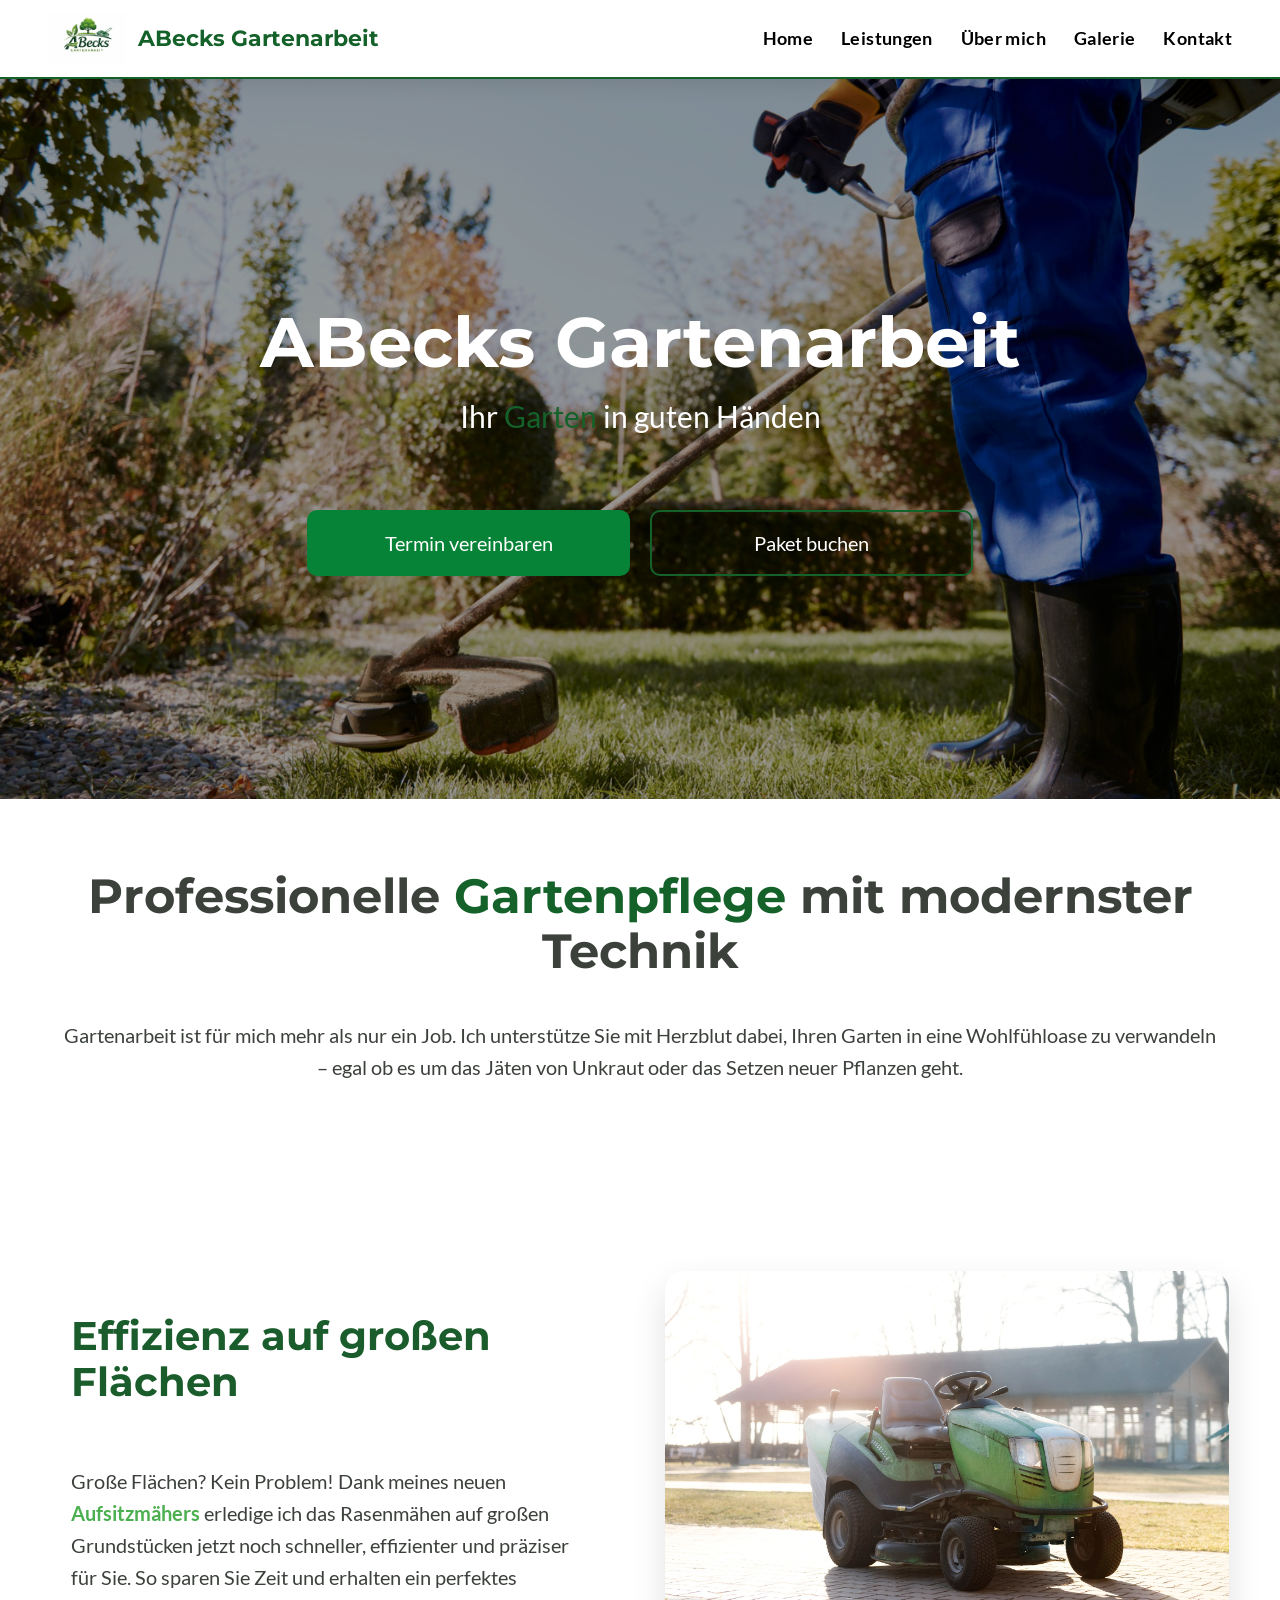
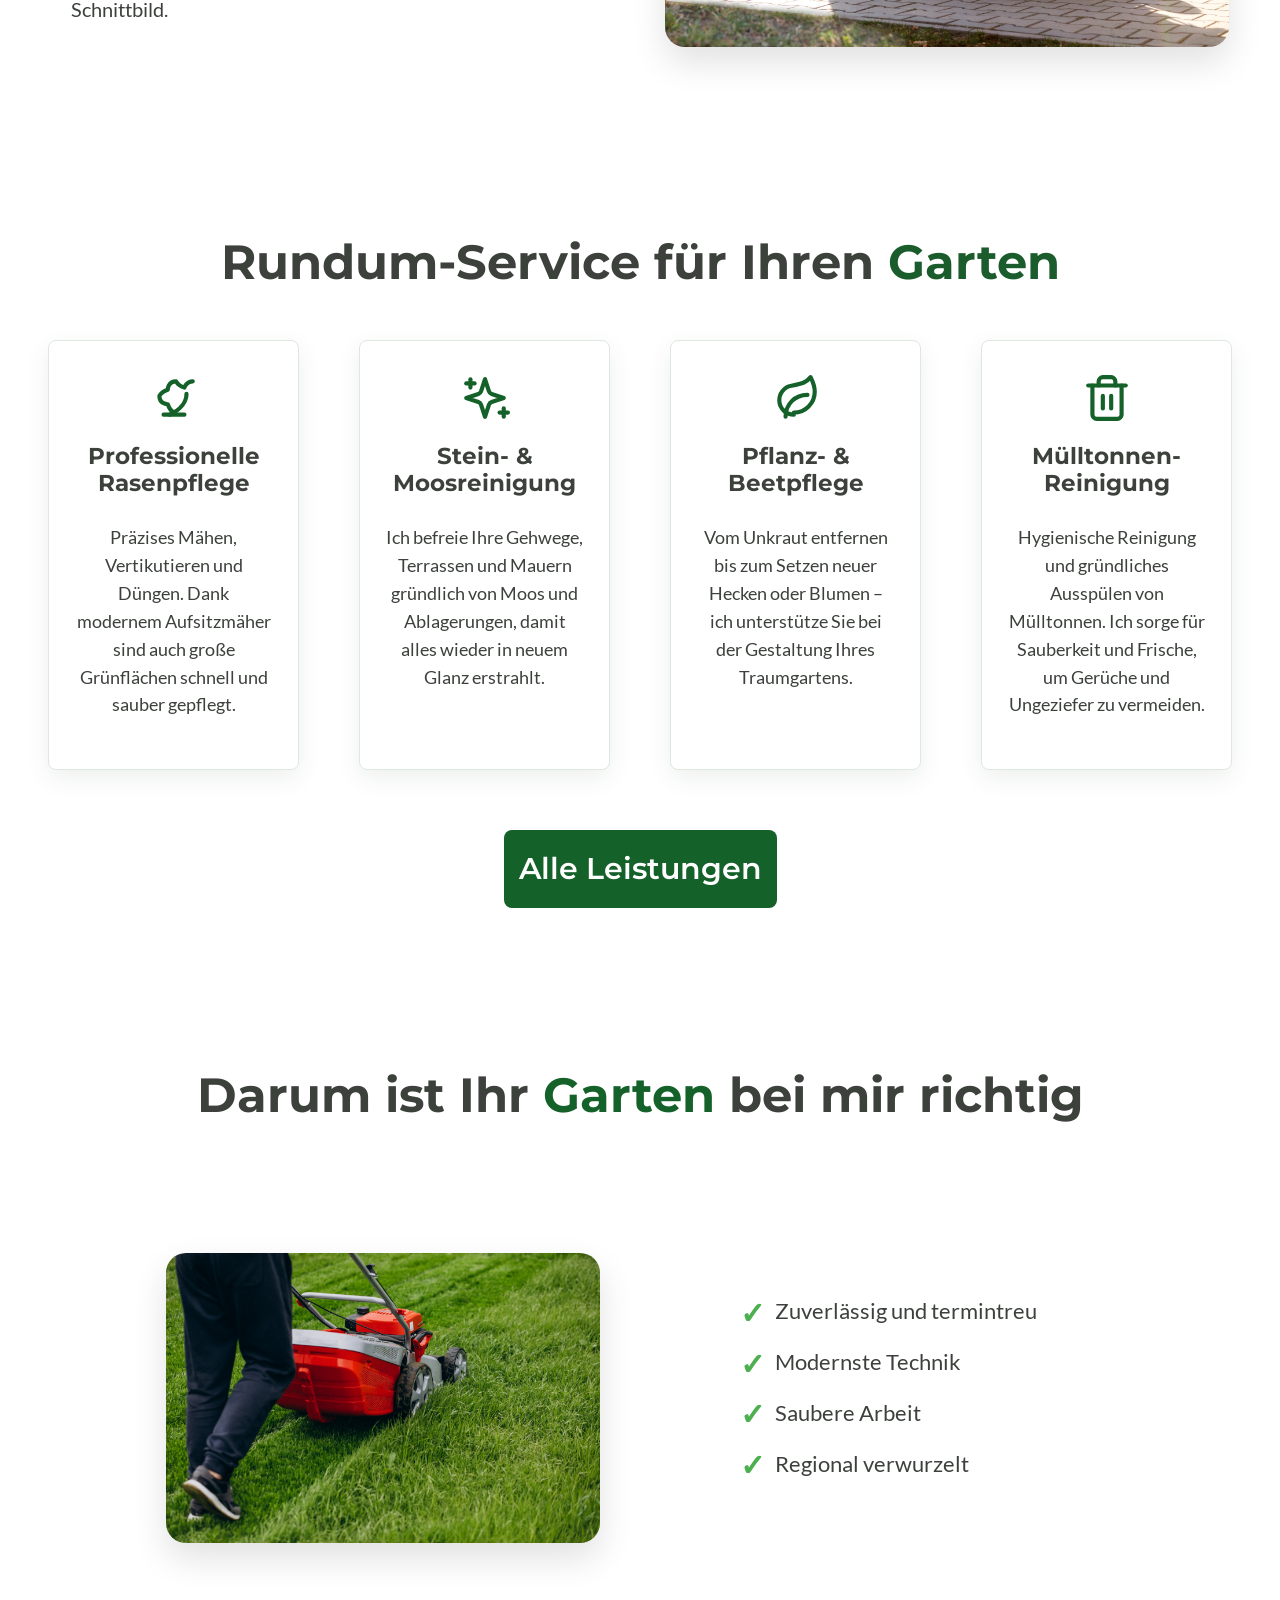
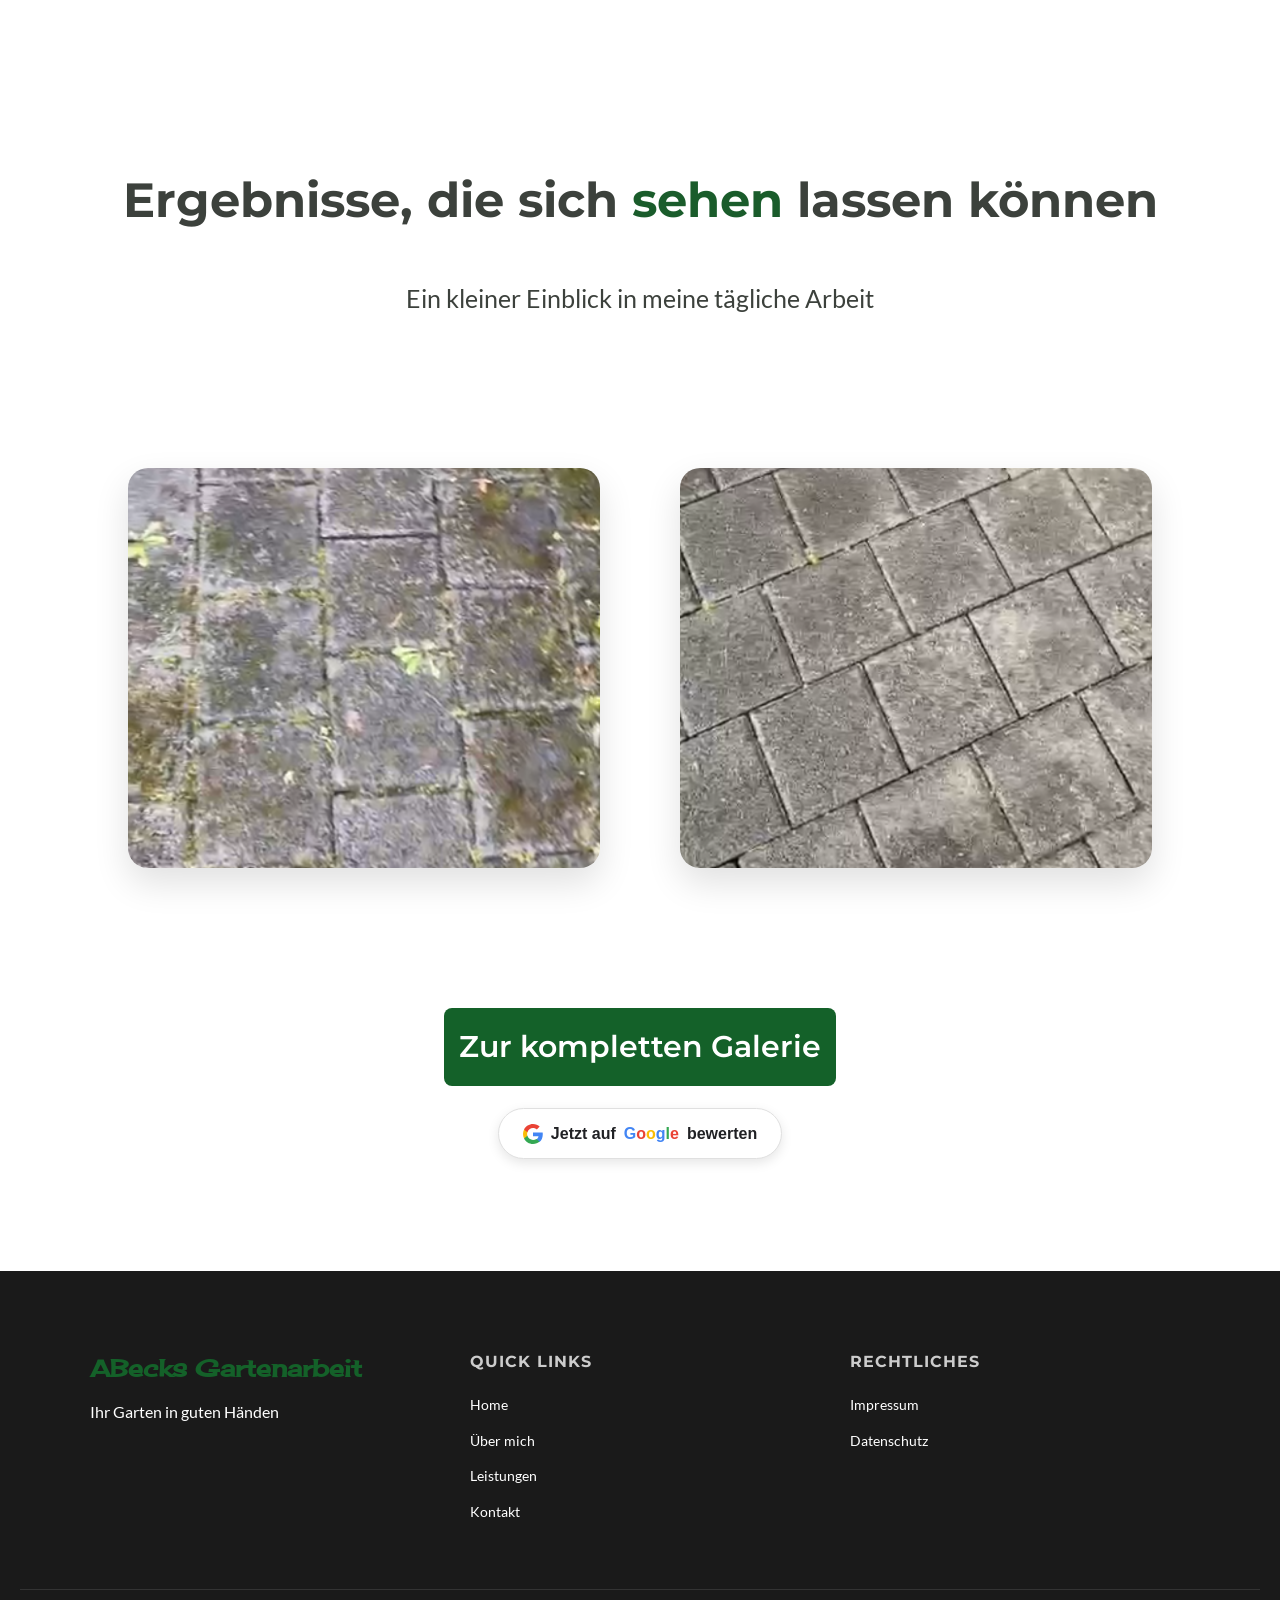
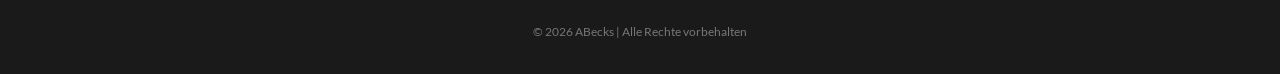
==== index.html @ 3fe7466e "Update contact information, enhance SEO metadata, and improve accessibility across multiple pages" ====
<!DOCTYPE html>
<html lang="de">
<head>
    <meta charset="UTF-8">
    <meta name="viewport" content="width=device-width, initial-scale=1.0">
    <meta name="description" content="Zuverlässige Gartenpflege &amp; Gartengestaltung: Professionelle Rasen-, Beet- und Pflanzpflege sowie Stein- &amp; Moosreinigung. Ich unterstütze Sie bei Ihrem Traumgarten!">
    <title>ABecks Gartenarbeit | Home</title>
        <link rel="canonical" href="https://abecks-gartenhilfe.netlify.app/">
        <meta name="theme-color" content="#146129">
        <meta property="og:type" content="website">
        <meta property="og:locale" content="de_DE">
        <meta property="og:site_name" content="ABecks Gartenarbeit">
        <meta property="og:title" content="ABecks Gartenarbeit | Gartenpflege in Meckenheim">
        <meta property="og:description" content="Zuverlässige Gartenpflege, Rasenpflege, Beetpflege und Steinreinigung in Meckenheim und Umgebung.">
        <meta property="og:url" content="https://abecks-gartenhilfe.netlify.app/">
        <meta property="og:image" content="https://abecks-gartenhilfe.netlify.app/Bilder/hero-index.jpg">
        <meta name="twitter:card" content="summary_large_image">
        <meta name="twitter:title" content="ABecks Gartenarbeit | Gartenpflege in Meckenheim">
        <meta name="twitter:description" content="Zuverlässige Gartenpflege in Meckenheim und Umgebung.">
        <meta name="twitter:image" content="https://abecks-gartenhilfe.netlify.app/Bilder/hero-index.jpg">
        <script type="application/ld+json">
        {
            "@context": "https://schema.org",
            "@type": "GardeningBusiness",
            "name": "ABecks Gartenarbeit",
            "url": "https://abecks-gartenhilfe.netlify.app/",
            "image": "https://abecks-gartenhilfe.netlify.app/Bilder/hero-index.jpg",
            "description": "Gartenpflege, Rasenpflege, Beetpflege und Steinreinigung in Meckenheim und Umgebung.",
            "telephone": "+4917663000681",
            "email": "alexander-beckhaus@outlook.com",
            "address": {
                "@type": "PostalAddress",
                "streetAddress": "Am Feldrain 17",
                "postalCode": "53340",
                "addressLocality": "Meckenheim",
                "addressCountry": "DE"
            },
            "areaServed": "Meckenheim und Umgebung",
            "priceRange": "€€"
        }
        </script>
    <link rel="stylesheet" href="style.css">
    <link rel="shortcut icon" href="Bilder/logo.ico" type="image/x-icon">
</head>
<body>
    <header class="header">
        <div class="logo">
            <img src="Bilder/logo.jpeg" alt="Logo">
            <span class="logo-name">ABecks Gartenarbeit</span>
        </div>

        <button class="burger-menu" id="burgerBtn" type="button" aria-label="Menü öffnen" aria-controls="main-navigation" aria-expanded="false">
            <span></span>
            <span></span>
            <span></span>
        </button>

        <nav id="main-navigation" aria-label="Hauptnavigation">
            <ul>
                <li><a href="index.html" aria-current="page">Home</a></li>
                <li><a href="leistungen.html">Leistungen</a></li>
                <li><a href="uebermich.html">Über mich</a></li>
                <li><a href="galerie.html">Galerie</a></li>
                <li><a href="kontakt.html">Kontakt</a></li>
            </ul>
        </nav>
    </header>

    <main>
        <section class="hero-index">
            <div class="hero-index-content">
                <h1>ABecks Gartenarbeit</h1>
                <p>Ihr <span>Garten </span>in guten Händen</p>
                <div class="index-buttons">
                    <a href="kontakt.html" class="index-button-prm">Termin vereinbaren</a>
                    <a href="leistungen.html#paket-buchung" class="index-button-sec">   Paket buchen   </a>
                 </div>
            </div>
        </section>

        <section class="vorstellung">
            <h2>Professionelle <span>Gartenpflege</span> mit modernster Technik</h2>
            <p id="vorstellung-p">Gartenarbeit ist für mich mehr als nur ein Job. Ich unterstütze Sie mit Herzblut dabei, Ihren Garten in eine Wohlfühloase zu verwandeln 
                <br>– egal ob es um das Jäten von Unkraut oder das Setzen neuer Pflanzen geht.
            </p>
        </section>
                
        <section class="index-aufsitz">
            <div class="aufsitz-text">
                <h3>Effizienz auf großen Flächen</h3>
                <p>Große Flächen? Kein Problem! Dank meines neuen <span class="highlight">Aufsitzmähers</span> erledige ich das Rasenmähen auf großen Grundstücken jetzt noch schneller, effizienter und präziser für Sie. So sparen Sie Zeit und erhalten ein perfektes Schnittbild.</p>
            </div>
            <div class="aufsitz-image">
                <img src="Bilder/rasentraktor.jpg" alt="Aufsitzmäher bei der Arbeit">
            </div>
        </section>
       

        <section class="leistungs-teaser">
            <h2>Rundum-Service für Ihren <span>Garten</span></h2>
            <div class="angebote-container">
                <div class="angebote-card">
                    <svg xmlns="http://www.w3.org/2000/svg" width="24" height="24" viewBox="0 0 24 24" fill="none" stroke="currentColor" stroke-width="2" stroke-linecap="round" stroke-linejoin="round" class="lucide lucide-sprout">
                        <path d="M7 20h10"/><path d="M10 20c5.5-2.5 8-6.4 8-10"/><path d="M21 4c-3 0-4 3-4 3s-3-1-4-3c-4 0-4 4-4 4s-3 1-4 3c0 4 4 4 4 4s1 3 3 4"/>
                    </svg>
                    <h4>Professionelle Rasenpflege</h4>
                    <p>Präzises Mähen, Vertikutieren und Düngen. Dank modernem Aufsitzmäher sind auch große Grünflächen schnell und sauber gepflegt.</p>
                </div>

                <div class="angebote-card">
                    <svg xmlns="http://www.w3.org/2000/svg" width="24" height="24" viewBox="0 0 24 24" fill="none" stroke="currentColor" stroke-width="2" stroke-linecap="round" stroke-linejoin="round" class="lucide lucide-sparkles">
                        <path d="m12 3-1.912 5.813a2 2 0 0 1-1.275 1.275L3 12l5.813 1.912a2 2 0 0 1 1.275 1.275L12 21l1.912-5.813a2 2 0 0 1 1.275-1.275L21 12l-5.813-1.912a2 2 0 0 1-1.275-1.275L12 3Z"/>
                        <path d="M5 3v4"/><path d="M3 5h4"/><path d="M21 17v4"/><path d="M19 19h4"/>
                    </svg>
                    <h4>Stein- & Moosreinigung</h4>
                    <p>Ich befreie Ihre Gehwege, Terrassen und Mauern gründlich von Moos und Ablagerungen, damit alles wieder in neuem Glanz erstrahlt.</p>
                </div>

                <div class="angebote-card">
                    <svg xmlns="http://www.w3.org/2000/svg" width="24" height="24" viewBox="0 0 24 24" fill="none" stroke="currentColor" stroke-width="2" stroke-linecap="round" stroke-linejoin="round" class="lucide lucide-leaf">
                        <path d="M11 20A7 7 0 0 1 9.8 6.1C15.5 5 17 4.48 19 2c1 2 2 4.5 2 7c0 5.5-4.5 10-10 10Z"/>
                        <path d="M7 21c0-6.03 4.47-10.5 10.5-10.5"/>
                    </svg>
                    <h4>Pflanz- & Beetpflege</h4>
                    <p>Vom Unkraut entfernen bis zum Setzen neuer Hecken oder Blumen – ich unterstütze Sie bei der Gestaltung Ihres Traumgartens.</p>
                </div>

                <div class="angebote-card">
                    <svg xmlns="http://www.w3.org/2000/svg" width="24" height="24" viewBox="0 0 24 24" fill="none" stroke="currentColor" stroke-width="2" stroke-linecap="round" stroke-linejoin="round" class="lucide lucide-trash-2">
                        <path d="M3 6h18"/><path d="M19 6v14c0 1-1 2-2 2H7c-1 0-2-1-2-2V6"/><path d="M8 6V4c0-1 1-2 2-2h4c1 0 2 1 2 2v2"/><line x1="10" x2="10" y1="11" y2="17"/><line x1="14" x2="14" y1="11" y2="17"/>
                    </svg>
                    <h4>Mülltonnen-Reinigung</h4>
                    <p>Hygienische Reinigung und gründliches Ausspülen von Mülltonnen. Ich sorge für Sauberkeit und Frische, um Gerüche und Ungeziefer zu vermeiden.</p>
                </div>
            </div>

            <a href="leistungen.html">Alle Leistungen</a>
        </section>

        <section class="warum-abecks">
            <h2>Darum ist Ihr <span>Garten</span> bei mir richtig</h2>
            <div class="container-warum">
                
                <div class="container-warum-image">
                    <img src="Bilder/mähen.jpg" alt="Ein Rasenmäher bei der Arbeit">
                </div>
                
                <div class="container-warum-text">
                    <ul>
                        <li>Zuverlässig und termintreu</li>
                        <li>Modernste Technik</li>
                        <li>Saubere Arbeit</li>
                        <li>Regional verwurzelt</li>
                    </ul>
                </div>
            </div>
        </section>

        <section class="galerie">
            <h2>Ergebnisse, die sich <span>sehen</span> lassen können</h2>
            <p>Ein kleiner Einblick in meine tägliche Arbeit</p>
            <div class="index-bilder-container">
                <div id="bild1">
                    <img src="Bilder/vorher.jpeg" alt="Ein Beet mit viel Unkraut">
                </div>
                <div id="bild2">
                    <img src="Bilder/nachher.jpeg" alt="Ein Beet ohne Unkraut">
                </div>
            </div>
            <a href="galerie.html">Zur kompletten Galerie</a>
        </section>

        <section class="bewertung-section">
            <a href="https://search.google.com/local/writereview?placeid=ChIJf6sIyBMdv0cRXvU0mljqxgQ" target="_blank" rel="noopener noreferrer" class="google-review-btn">
    <!-- Offizielles Google G-Logo als SVG -->
                <svg class="google-icon" width="20" height="20" viewBox="0 0 24 24">
                    <path fill="#4285F4" d="M23.745 12.27c0-.7-.06-1.4-.19-2.07H12v4.51h6.6c-.29 1.52-1.14 2.82-2.4 3.68v3.05h3.88c2.27-2.09 3.665-5.17 3.665-9.17z"/>
                    <path fill="#34A853" d="M12 24c3.24 0 5.95-1.08 7.93-2.91l-3.88-3.05c-1.08.72-2.45 1.16-4.05 1.16-3.12 0-5.77-2.11-6.72-4.96H1.26v3.15C3.25 21.32 7.31 24 12 24z"/>
                    <path fill="#FBBC05" d="M5.28 14.24c-.25-.72-.38-1.49-.38-2.24s.13-1.52.38-2.24V6.61H1.26C.46 8.22 0 10.06 0 12s.46 3.78 1.26 5.39l4.02-3.15z"/>
                    <path fill="#EA4335" d="M12 4.75c1.77 0 3.35.61 4.6 1.8l3.42-3.42C17.95 1.19 15.24 0 12 0 7.31 0 3.25 2.68 1.26 6.61l4.02 3.15c.95-2.85 3.6-4.96 6.72-4.96z"/>
                </svg>
    
                <span>Jetzt auf </span>
                <span class="google-text">
                    <span class="g-blue">G</span><span class="g-red">o</span><span class="g-yellow">o</span><span class="g-blue">g</span><span class="g-green">l</span><span class="g-red">e</span>
                </span>
                <span> bewerten</span>
            </a>
        </section>

    </main>

        <footer class="main-footer">
            <div class="footer-container">
                <div class="footer-column">
                    <h3 class="footer-logo">ABecks Gartenarbeit</h3>
                    <p>Ihr Garten in guten Händen</p>
                </div>

                <div class="footer-column">
                    <h4>Quick Links</h4>
                    <ul>
                        <li><a href="index.html">Home</a></li>
                        <li><a href="uebermich.html">Über mich</a></li>
                        <li><a href="leistungen.html">Leistungen</a></li>
                        <li><a href="kontakt.html">Kontakt</a></li>
                    </ul>
                </div>

                <div class="footer-column">
                    <h4>Rechtliches</h4>
                    <ul>
                        <li><a href="rechtliches.html#impressum">Impressum</a></li>
                        <li><a href="rechtliches.html#datenschutz">Datenschutz</a></li>
                    </ul>
                </div>
            </div>
            
            <div class="footer-bottom">
                <p>© 2026 ABecks | Alle Rechte vorbehalten</p>
            </div>
        </footer>

    <script src="script.js"></script>
</body>
</html>
---- style.css ----
/* ==========================================
   LOKALE SCHRIFTARTEN (DSGVO-KONFORM)
   ========================================== */

   /* montserrat-regular - latin */
@font-face {
  font-display: swap; /* Check https://developer.mozilla.org/en-US/docs/Web/CSS/@font-face/font-display for other options. */
  font-family: 'Montserrat';
  font-style: normal;
  font-weight: 400;
  src: url('fonts/montserrat-v31-latin-regular.woff2') format('woff2'); /* Chrome 36+, Opera 23+, Firefox 39+, Safari 12+, iOS 10+ */
}
/* montserrat-600 - latin */
@font-face {
  font-display: swap; /* Check https://developer.mozilla.org/en-US/docs/Web/CSS/@font-face/font-display for other options. */
  font-family: 'Montserrat';
  font-style: normal;
  font-weight: 600;
  src: url('fonts/montserrat-v31-latin-600.woff2') format('woff2'); /* Chrome 36+, Opera 23+, Firefox 39+, Safari 12+, iOS 10+ */
}
/* montserrat-700 - latin */
@font-face {
  font-display: swap; /* Check https://developer.mozilla.org/en-US/docs/Web/CSS/@font-face/font-display for other options. */
  font-family: 'Montserrat';
  font-style: normal;
  font-weight: 700;
  src: url('fonts/montserrat-v31-latin-700.woff2') format('woff2'); /* Chrome 36+, Opera 23+, Firefox 39+, Safari 12+, iOS 10+ */
}


/* lato-regular - latin */
@font-face {
  font-display: swap; /* Check https://developer.mozilla.org/en-US/docs/Web/CSS/@font-face/font-display for other options. */
  font-family: 'Lato';
  font-style: normal;
  font-weight: 400;
  src: url('fonts/lato-v25-latin-regular.woff2') format('woff2'); /* Chrome 36+, Opera 23+, Firefox 39+, Safari 12+, iOS 10+ */
}
/* lato-italic - latin */
@font-face {
  font-display: swap; /* Check https://developer.mozilla.org/en-US/docs/Web/CSS/@font-face/font-display for other options. */
  font-family: 'Lato';
  font-style: italic;
  font-weight: 400;
  src: url('fonts/lato-v25-latin-italic.woff2') format('woff2'); /* Chrome 36+, Opera 23+, Firefox 39+, Safari 12+, iOS 10+ */
}
/* lato-700 - latin */
@font-face {
  font-display: swap; /* Check https://developer.mozilla.org/en-US/docs/Web/CSS/@font-face/font-display for other options. */
  font-family: 'Lato';
  font-style: normal;
  font-weight: 700;
  src: url('fonts/lato-v25-latin-700.woff2') format('woff2'); /* Chrome 36+, Opera 23+, Firefox 39+, Safari 12+, iOS 10+ */
}

/* roboto-regular - latin */
@font-face {
  font-display: swap; /* Check https://developer.mozilla.org/en-US/docs/Web/CSS/@font-face/font-display for other options. */
  font-family: 'Roboto';
  font-style: normal;
  font-weight: 400;
  src: url('fonts/roboto-v51-latin-regular.woff2') format('woff2'); /* Chrome 36+, Opera 23+, Firefox 39+, Safari 12+, iOS 10+ */
}
/* roboto-600 - latin */
@font-face {
  font-display: swap; /* Check https://developer.mozilla.org/en-US/docs/Web/CSS/@font-face/font-display for other options. */
  font-family: 'Roboto';
  font-style: normal;
  font-weight: 600;
  src: url('fonts/roboto-v51-latin-600.woff2') format('woff2'); /* Chrome 36+, Opera 23+, Firefox 39+, Safari 12+, iOS 10+ */
}
/* roboto-700 - latin */
@font-face {
  font-display: swap; /* Check https://developer.mozilla.org/en-US/docs/Web/CSS/@font-face/font-display for other options. */
  font-family: 'Roboto';
  font-style: normal;
  font-weight: 700;
  src: url('fonts/roboto-v51-latin-700.woff2') format('woff2'); /* Chrome 36+, Opera 23+, Firefox 39+, Safari 12+, iOS 10+ */
}

/* cherry-cream-soda-regular - latin */
@font-face {
  font-display: swap; /* Check https://developer.mozilla.org/en-US/docs/Web/CSS/@font-face/font-display for other options. */
  font-family: 'Cherry Cream Soda';
  font-style: normal;
  font-weight: 400;
  src: url('fonts/cherry-cream-soda-v21-latin-regular.woff2') format('woff2'); /* Chrome 36+, Opera 23+, Firefox 39+, Safari 12+, iOS 10+ */
}






:root {
    --hauptfarbe: #146129;
    --textfarbe: #3c413c;
    --unterüberschriften: #1a5c2b;
    --buttons: #146129;
    --cardgrey: #ffffff;
    --surface: #ffffff;
}

body {
    padding: 0;
    margin: 0;
    display: flex;
    flex-direction: column;
    min-height: 100vh;
    font-family: 'Lato', sans-serif;
    color: var(--textfarbe);
}

main {
    flex: 1;
}


* {
    box-sizing: border-box;
}

.container {
    width: min(100% - 2rem, 1200px);
    margin-inline: auto;
}

img {
    max-width: 100%;
    height: auto;
}

.header {
    display: flex;
    justify-content: space-between;
    align-items: center;
    padding: 8px 24px;
    background-color: rgba(255, 255, 255, 0.95);
    backdrop-filter: blur(10px); /* Erzeugt einen edlen Milchglas-Effekt */
    
    /* Damit er ÜBER dem Bild schwebt: */
    
    top: 0;
    z-index: 1000; /* Damit er immer im Vordergrund bleibt */
    box-shadow: 0 4px 20px rgba(0, 0, 0, 0.1);
    border-bottom: 2px solid var(--hauptfarbe);
    position: sticky;
}

.logo {
    display: flex;
    align-items: center;
    gap: 12px;
    color: var(--hauptfarbe);
    font-family: 'Montserrat', sans-serif;

}

.logo img {
    height: 52px;
    width: auto;
}

nav ul {
    display: flex;
    gap: 28px;
    list-style: none;
    margin-right: 50px;
    padding: 0;
}

nav a {
    font-family: 'Lato', sans-serif;
    letter-spacing: 0.02em;
    font-size: 18px;
    font-weight: 700;
    color: rgb(0, 0, 0);
    transition: all 0.3s ease;
    text-decoration: none;
}

nav a:hover {
    color: var(--hauptfarbe);
}

.hero-index {
    height: 80vh; /* Oder 100vh für den ganzen Bildschirm */
    background-image: linear-gradient(rgba(0, 0, 0, 0.4), rgba(0, 0, 0, 0.4)), 
                      url('Bilder/hero-index.jpg');
    background-size: cover;
    background-position: center;
    
    /* Flexbox bleibt, um den Text in der Mitte zu halten */
    display: flex;
    justify-content: center;
    align-items: center;
    margin: 0 auto 70px auto;
}

.hero-index-content {
    color: white;
    text-align: center;
}

.hero-index-content h2 {
    font-size: 60px;
    font-family: Montserrat;
    margin: 0 auto 0 auto;
}

.hero-index-content p {
    font-size: 30px;
    font-family: Lato, sans-serif;
    margin: 10px auto 70px auto;
}

.hero-index-content span {
    color: var(--buttons);
}

.vorstellung h2 {
    text-align: center;
    font-family: Montserrat;
    font-size: 50px;
}

.vorstellung span {
    color: var(--hauptfarbe);
}

#vorstellung-p {
    text-align: center;
    font-family: Lato, sans-serif;
    font-size: 20px;
    margin: 20px auto 90px auto;
    color: var(--textfarbe);
    max-width: 1200px;
}

.index-aufsitz {
    display: flex;
    align-items: center;
    gap: 50px; /* Mehr Platz zwischen Text und Bild */
    padding: 80px 4%; /* Großzügiger Abstand nach oben/unten und zu den Seiten */
    background-color: #ffffff;
}

.aufsitz-text {
    flex: 1;
}

.aufsitz-text h3 {
    font-family: 'Montserrat', sans-serif;
    color: var(--unterüberschriften); /* Dein dunkles Grün */
    font-size: 40px;
    margin-bottom: 20px;
    padding: 20px;
}

.aufsitz-text p {
    font-family: 'Lato', sans-serif;
    font-size: 20px;
    line-height: 1.6; /* Mehr Zeilenabstand für bessere Lesbarkeit */
    color: var(--textfarbe);
    text-align: left; /* Linksbündig wirkt sauberer */
    padding: 20px;
}

.highlight {
    color: #4CAF50; /* Ein schönes Akzent-Grün */
    font-weight: bold;
}

.aufsitz-image {
    flex: 1;
}

.aufsitz-image img {
    width: 100%;
    height: auto;
    border-radius: 20px; /* Abgerundete Ecken */
    box-shadow: 0 15px 35px rgba(0,0,0,0.12); /* Weicher Schatten für Tiefe */
    display: block;
}

.leistungs-teaser {
    text-align: center;
}

.leistungs-teaser h2 {
    text-align: center;
    font-family: Montserrat;
    font-size: 50px;
    margin: 90px auto 50px auto;
}

.leistungs-teaser span {
    color: var(--unterüberschriften);
}

/* 1. Der Container, der alle Karten umschließt */
.angebote-container {
    display: flex;
    gap: 60px;                 /* Ein gleichmäßiger Abstand zwischen allen Karten */
    justify-content: center;   /* Zentriert die Karten in der Reihe */
    flex-wrap: wrap;           /* WICHTIG: Erlaubt den Karten, in die nächste Zeile zu springen, statt zu quetschen */
}

/* 2. Die einzelnen Karten (dein Code erweitert) */
.angebote-card {
    flex: 1 1 250px;           /* NEU: Flex-Grow (verteilen), Flex-Shrink (verkleinern) und Basis-Breite von 250px */
    max-width: 320px;          /* NEU: Verhindert, dass eine Karte riesig wird, wenn sie in eine neue Reihe springt */
    background-color: var(--cardgrey);
    border-radius: 10px;
    box-shadow: 0 10px 30px rgba(0, 0, 0, 0.08);
    transition: all 0.3s ease;
    padding: 32px 26px;
    display: flex;
    flex-direction: column;
    align-items: center; 
    text-align: center;
    margin-bottom: 60px;       /* Auf 30px angepasst, damit der Abstand nach unten exakt dem 'gap' entspricht, wenn sie umbrechen */
}

.angebote-card:hover {
    transform: translateY(-5px);
    box-shadow: 0 20px 40px rgba(0, 0, 0, 0.12);
}

.angebote-card svg {
    width: 50px; 
    height: 50px;
    margin-bottom: 20px;
    color: var(--hauptfarbe)
}

.angebote-card h4 {
    font-family: 'Montserrat', sans-serif;
    font-size: 23px;
    margin: 0 auto 10px auto;
    transition: all 0.3s ease;
}

.angebote-card h4:hover {
    color: var(--hauptfarbe);
}

.angebote-card p {
    font-family: 'Lato', sans-serif;
    font-size: 18px;
}

.leistungs-teaser a {
    display: inline-block;
    color: white;
    text-decoration: none;
    background-color: var(--buttons);
    text-align: center;
    padding: 15px;
    border-radius: 10px;
    font-size: 30px;
    font-family: Montserrat;
    font-weight: 600;
    transition: all 0.3s ease;
    margin-bottom: 70px;   
}

.leistungs-teaser a:hover {
    background-color: #167c1b;
}

.warum-abecks h2 {
    text-align: center;
    font-family: Montserrat;
    font-size: 50px;
    margin: 90px auto 50px auto;
}

.warum-abecks span {
    color: var(--hauptfarbe);
}

.container-warum {
    display: flex;
    align-items: center;
    gap: 80px; /* Mehr Platz zwischen Text und Bild */
    padding: 80px 10%; /* Großzügiger Abstand nach oben/unten und zu den Seiten */
    background-color: #ffffff;
    margin-bottom: 150px;
}

.container-warum-image {
    flex: 1;
}

.container-warum-text {
    flex: 1;
}

.container-warum-image img {
    width: 100%;
    height: auto;
    border-radius: 20px; /* Abgerundete Ecken */
    box-shadow: 0 15px 35px rgba(0,0,0,0.12); /* Weicher Schatten für Tiefe */
    display: block;
}

.container-warum-text li {
    position: relative;
    padding-left: 35px; /* Platz für den Haken schaffen */
    margin-bottom: 20px; /* Hier stellst du den Platz ZWISCHEN den Punkten ein */
    font-family: 'Lato', sans-serif;
    font-size: 22px;
    line-height: 1.4;
    display: flex;
    align-items: center;
    margin-left: 60px;
}

.container-warum-text li::before {
    content: '✓'; /* Das Unicode-Häkchen */
    position: absolute;
    left: 0;
    color: #4CAF50; /* Dein Grün-Ton */
    font-weight: bold;
    font-size: 30px;
}

.container-warum-text ul {
    list-style: none;
    padding: 0;
    margin: 0;
}

.galerie h2 {
    text-align: center;
    font-family: Montserrat;
    font-size: 50px;
    margin: 90px auto 50px auto;
}

.galerie span {
    color: var(--unterüberschriften);
}

.galerie p {
    font-size: 25px;
    font-family: Lato, sans-serif;
    margin: 10px auto 70px auto;
    text-align: center;
}

.index-bilder-container {
    display: flex;
    align-items: center;
    gap: 80px; /* Mehr Platz zwischen Text und Bild */
    padding: 80px;
    background-color: #ffffff;
    margin-bottom: 60px;
}

#bild1 {
    flex: 1;
}

#bild2 {
    flex: 1;
}

#bild1 img, #bild2 img {
    width: 100%;
    /* Hier legst du die feste Höhe fest */
    height: 400px; 
    /* Das ist der wichtigste Teil: Er schneidet das Bild passend zu, ohne es zu quetschen */
    object-fit: cover; 
    
    border-radius: 20px;
    box-shadow: 0 15px 35px rgba(0,0,0,0.12);
    display: block;
}

.galerie a {
    display: inline-block;
    color: white;
    text-decoration: none;
    background-color: var(--buttons);
    text-align: center;
    padding: 15px;
    border-radius: 10px;
    font-size: 30px;
    font-family: Montserrat;
    font-weight: 600;
    transition: all 0.3s ease;
    margin-bottom: 2px;

}

.galerie a:hover {
    background-color: #167c1b;
}

.galerie {
    text-align: center;
}

.bewertung-section {
    text-align: center;
    margin: 20px auto 40px auto;
}

/* Styling für den Google-Bewertungs-Button */
.google-review-btn {
    display: inline-flex;
    align-items: center;
    gap: 8px;
    background-color: #ffffff;
    color: #202124;
    text-decoration: none;
    padding: 12px 24px;
    border-radius: 50px;             /* Schöne abgerundete Pille */
    font-weight: 600;
    font-size: 16px;
    box-shadow: 0 4px 12px rgba(0, 0, 0, 0.1);
    border: 1px solid #e0e0e0;
    transition: all 0.3s ease;
    font-family: 'Roboto', -apple-system, BlinkMacSystemFont, "Segoe UI", Arial, sans-serif;
}

/* Hover-Effekt beim Drüberfahren */
.google-review-btn:hover {
    transform: translateY(-2px);
    box-shadow: 0 6px 18px rgba(0, 0, 0, 0.15);
    border-color: #cccccc;
}

.google-icon {
    flex-shrink: 0;
}

.google-text {
    font-weight: 700;
    letter-spacing: -0.5px;
    font-family: 'Google Sans', 'Product Sans', 'Roboto', Arial, sans-serif;
}

/* Die exakten originalen Google-Farben */
.g-blue   { color: #4285F4; }
.g-red    { color: #EA4335; }
.g-yellow { color: #FBBC05; }
.g-green  { color: #34A853; }


/* --- HERO BEREICH --- */
.leistungen-hero {
    text-align: center;
    padding: 80px 20px;
    background-color: #ffffff;
    margin-bottom: 60px;
    height: 50vh; /* Oder 100vh für den ganzen Bildschirm */
    background-image: linear-gradient(rgba(0, 0, 0, 0.4), rgba(0, 0, 0, 0.4)), 
                      url('Bilder/grasfläche.jpeg');
    background-size: cover;
    background-position: center;
}

.hero-content {
    max-width: 800px;
    margin: 0 auto;
}

.hero-content h1 {
    font-family: 'Montserrat', sans-serif;
    font-size: 40px;
    color:white;
    margin-bottom: 20px;
}

.hero-content p {
    font-family: 'Lato', sans-serif;
    font-size: 20px;
    line-height: 1.6;
    color: white;
}

/* --- DETAIL BEREICH (Bild + Text) --- */
.leistung-detail {
    display: flex;
    align-items: center;
    gap: 60px;
    padding: 0 10%;
    margin-bottom: 80px;
}

/* Der Zaubertrick für das abwechselnde Layout */
.leistung-detail.reverse {
    flex-direction: row-reverse;
}

.leistung-bild, .leistung-text {
    flex: 1;
}

.leistung-bild img {
    width: 100%;
    height: 400px; /* Festgelegte Höhe für sauberes Layout */
    object-fit: cover;
    border-radius: 20px;
    box-shadow: 0 15px 35px rgba(0,0,0,0.1);
    display: block;
}

.leistung-text h2 {
    font-family: 'Montserrat', sans-serif;
    font-size: 32px;
    color: #2d332d;
    margin-bottom: 20px;
}

.leistung-text p {
    font-family: 'Lato', sans-serif;
    font-size: 18px;
    line-height: 1.6;
    margin-bottom: 25px;
}

/* Die Liste mit den Checkmarks */
.leistung-liste {
    list-style: none;
    padding: 0;
    margin: 0;
}

.leistung-liste li {
    position: relative;
    padding-left: 35px;
    margin-bottom: 15px;
    font-family: 'Lato', sans-serif;
    font-size: 18px;
    display: flex;
    align-items: center;
}

.leistung-liste li::before {
    content: '✓';
    position: absolute;
    left: 0;
    color: #4CAF50;
    font-weight: bold;
    font-size: 22px;
}

/* --- ZUSATZLEISTUNGEN (Grid) --- */
.zusatz-leistungen {
    padding: 60px 10%;
    background-color: #ffffff;
    text-align: center;
    margin-bottom: 80px;
}

.zusatz-leistungen h2 {
    font-family: 'Montserrat', sans-serif;
    font-size: 36px;
    margin-bottom: 50px;
}

.zusatz-grid {
    display: flex;
    gap: 40px;
    justify-content: space-between;
}

.zusatz-card {
    flex: 1;
    background: white;
    padding: 40px 30px;
    border-radius: 15px;
    box-shadow: 0 10px 20px rgba(0,0,0,0.05);
}

.zusatz-card svg {
    margin-bottom: 20px;
}

.zusatz-card h4 {
    font-family: 'Montserrat', sans-serif;
    font-size: 22px;
    margin-bottom: 15px;
}

.zusatz-card p {
    font-family: 'Lato', sans-serif;
    line-height: 1.5;
}

/* --- CALL TO ACTION BEREICH --- */
.leistungen-cta {
    text-align: center;
    padding: 80px 20px;
    margin-bottom: 40px;
}

.cta-content {
    max-width: 800px;
    margin: 0 auto;
}

.cta-content h2 {
    font-family: 'Montserrat', sans-serif;
    font-size: 36px;
    margin-bottom: 20px;
}

.cta-content p {
    font-family: 'Lato', sans-serif;
    font-size: 18px;
    line-height: 1.6;
    margin-bottom: 40px;
}

.cta-button {
    display: inline-block;
    color: white;
    text-decoration: none;
    background-color: var(--buttons, #4CAF50); /* Falls du deine Variable hast */
    padding: 15px 30px;
    border-radius: 10px;
    font-size: 22px;
    font-family: 'Montserrat', sans-serif;
    font-weight: 600;
    transition: all 0.3s ease;
}

.cta-button:hover {
    background-color: #388E3C;
}

/* --- RESPONSIVE DESIGN (Für Handys) --- */
@media (max-width: 900px) {
    .leistung-detail, .leistung-detail.reverse {
        flex-direction: column; /* Bild und Text stehen untereinander */
        gap: 30px;
        padding: 0 5%;
    }
    
    .zusatz-grid {
        flex-direction: column; /* Karten stehen untereinander */
    }
}


.uebermich-hero {
    text-align: center;
    padding: 80px 20px;
    background-color: #ffffff;
    margin-bottom: 60px;
    height: 50vh; /* Oder 100vh für den ganzen Bildschirm */
    background-image: linear-gradient(rgba(0, 0, 0, 0.4), rgba(0, 0, 0, 0.4)), 
                      url('Bilder/hero-index.jpg');
    background-size: cover;
    background-position: center;
}

.uebermich-hero-content {
    max-width: 800px;
    margin: 0 auto;
}

.uebermich-hero-content h1 {
    font-family: 'Montserrat', sans-serif;
    font-size: 60px;
    color:white;
    margin-bottom: 20px;
}

.uebermich-hero-content p {
    font-family: 'Lato', sans-serif;
    font-size: 28px;
    line-height: 1.6;
    color: white;
}

.hinterstecken {
    display: flex;
    align-items: center;
    gap: 50px; /* Mehr Platz zwischen Text und Bild */
    padding: 80px 3%; /* Großzügiger Abstand nach oben/unten und zu den Seiten */
    background-color: #ffffff;
}

.hinterstecken-text {
    flex: 1;
}

.hinterstecken-text h2 {
    font-family: 'Montserrat', sans-serif;
    color: var(--unterüberschriften); /* Dein dunkles Grün */
    font-size: 50px;
    margin-bottom: 20px;
    padding: 20px;
}

.hinterstecken-text p {
    font-family: 'Lato', sans-serif;
    font-size: 20px;
    line-height: 1.6; /* Mehr Zeilenabstand für bessere Lesbarkeit */
    color: var(--textfarbe);
    text-align: left; /* Linksbündig wirkt sauberer */
    padding: 20px;
}

.hinterstecken-bild {
    flex: 1;
}

.hinterstecken-bild img {
    width: 100%;
    height: auto;
    border-radius: 20px; /* Abgerundete Ecken */
    box-shadow: 0 15px 35px rgba(0,0,0,0.12); /* Weicher Schatten für Tiefe */
    display: block;
}

.versprechen {
    text-align: center;
    margin-top: 120px;
}

.versprechen h2 {
    text-align: center;
    font-family: Montserrat;
    font-size: 50px;
    margin: 90px auto 50px auto;
}

.versprechen span {
    color: var(--unterüberschriften);
}

.versprechen-container {
    display: flex;
    align-items: stretch; /* Sorgt dafür, dass alle Karten in einer Reihe gleich hoch sind */
    flex-direction: row; /* Standard, aber sicherheitshalber */
    flex-wrap: nowrap;   /* Verhindert das Umspringen in die nächste Zeile */
    gap: 30px;           /* Weniger Abstand lässt mehr Platz für die Karten */
    padding: 20px;
    width: 100%;
    box-sizing: border-box;

}

.versprechen-card {
    background-color: var(--cardgrey);
    border-radius: 10px;
    box-shadow: 0 10px 30px rgba(0, 0, 0, 0.08);
    transition: all 0.3s ease;
    padding: 40px;
    display: flex;
    flex-direction: column;
    align-items: center; 
    text-align: center;
    margin-bottom: 60px;
    flex: 1;
    min-width: 0;
}

.versprechen-card:hover {
    transform: translateY(-5px);
}

.versprechen-card svg {
    width: 50px; 
    height: 50px;
    margin-bottom: 20px;
    color: var(--hauptfarbe)
}

.versprechen-card h4 {
    font-family: 'Montserrat', sans-serif;
    font-size: 30px;
    margin: 0 auto 10px auto;
    transition: all 0.3s ease;
}

.versprechen-card h4:hover {
    color: var(--hauptfarbe);
}

.versprechen-card p {
    font-family: 'Lato', sans-serif;
    font-size: 18px;
}

.nahbar h2 {
    font-family: 'Montserrat', sans-serif;
    font-size: clamp(2rem, 4vw, 3.5rem);
    line-height: 1.1;
    margin: 0 0 24px;
}

.nahbar {
    display: grid;
    grid-template-columns: minmax(0, 0.9fr) minmax(0, 1.1fr);
    align-items: stretch;
    gap: 48px;
    max-width: 1200px;
    margin: 80px auto 0;
    padding: 56px;
    background: #173d24;
    color: #ffffff;
    border-radius: 18px;
    overflow: hidden;
}

.nahbar span {
    color: #8ee59b;
}

.nahbar-content {
    display: flex;
    flex-direction: column;
    justify-content: center;
    align-items: flex-start;
}

.nahbar-eyebrow {
    margin: 0 0 16px;
    color: #b7d9bd;
    font-family: 'Montserrat', sans-serif;
    font-size: 0.8rem;
    font-weight: 700;
    letter-spacing: 0.12em;
    text-transform: uppercase;
}

.nahbar-text {
    max-width: 30rem;
    margin: 0 0 30px;
    color: #e1eee3;
    font-size: 1.1rem;
    line-height: 1.65;
}

.nahbar-button {
    display: inline-block;
    padding: 14px 22px;
    border: 2px solid #8ee59b;
    border-radius: 8px;
    color: #173d24;
    background: #8ee59b;
    font-family: 'Montserrat', sans-serif;
    font-weight: 700;
    text-decoration: none;
    transition: background-color 0.2s ease, color 0.2s ease, transform 0.2s ease;
}

.nahbar-button:hover {
    color: #ffffff;
    background: transparent;
    transform: translateY(-2px);
}

.nahbar-image {
    width: 100%;
    min-height: 360px;
    overflow: hidden;
    border-radius: 12px;
}

.nahbar-image img {
    width: 100%;
    height: 100%;
    object-fit: cover;
    display: block;
}

/* --- SLIDER BEREICH --- */
.galerie-hero {
    text-align: center;
    padding: 60px 20px;
    background-color: var(--surface);
}

.galerie-hero h2, .vorher-nachher h2 {
    font-family: 'Montserrat', sans-serif;
    font-size: 45px;
    margin-bottom: 10px;
}

.galerie-hero span, .vorher-nachher span {
    color: var(--unterüberschriften, #4CAF50);
}

.galerie-intro, .vn-intro {
    font-family: 'Lato', sans-serif;
    font-size: 18px;
    margin-bottom: 50px;
    color: #555;
}

/* Der Container für den 3D-Effekt */
.slider-wrapper {
    position: relative;
    height: 500px; /* Höhe des Sliders */
    max-width: 1000px;
    margin: 0 auto;
    display: flex;
    align-items: center;
    justify-content: center;
    overflow: hidden; /* Schneidet Bilder ab, die zu weit außen sind */
}

.slider-track {
    position: relative;
    width: 100%;
    height: 100%;
}

/* Grundeinstellung für ALLE Bilder im Slider */
.slide {
    position: absolute;
    width: 60%; /* Breite des Hauptbildes */
    height: 100%;
    object-fit: cover;
    border-radius: 20px;
    top: 50%;
    left: 50%;
    /* Zentriert das Bild und macht es unsichtbar */
    transform: translate(-50%, -50%) scale(0.5); 
    opacity: 0;
    z-index: 1;
    transition: all 0.5s ease-in-out; /* Weiche Animation */
    box-shadow: 0 15px 35px rgba(0,0,0,0.2);
}

/* Das aktive (mittlere) Bild */
.slide.active {
    opacity: 1;
    transform: translate(-50%, -50%) scale(1);
    z-index: 10;
}

/* Das linke (vorherige) Bild */
.slide.prev {
    opacity: 0.6;
    /* Schiebt es nach links (-110%) und macht es kleiner (scale 0.8) */
    transform: translate(-110%, -50%) scale(0.8);
    z-index: 5;
}

/* Das rechte (nächste) Bild */
.slide.next {
    opacity: 0.6;
    /* Schiebt es nach rechts (10%) und macht es kleiner (scale 0.8) */
    transform: translate(10%, -50%) scale(0.8);
    z-index: 5;
}

/* Buttons */
.slider-btn {
    position: absolute;
    top: 50%;
    transform: translateY(-50%);
    background: white;
    border: none;
    border-radius: 50%;
    width: 50px;
    height: 50px;
    cursor: pointer;
    z-index: 20;
    box-shadow: 0 5px 15px rgba(0,0,0,0.15);
    display: flex;
    align-items: center;
    justify-content: center;
    color: var(--hauptfarbe, #2d332d);
    transition: 0.3s;
}

.slider-btn:hover {
    background: var(--buttons, #4CAF50);
    color: white;
}

.prev-btn { left: 10px; }
.next-btn { right: 10px; }

/* --- VORHER / NACHHER BEREICH --- */
.vorher-nachher {
    padding: 80px 20px;
    max-width: 1200px;
    margin: 0 auto;
    text-align: center;
}

.vn-projekt {
    margin-bottom: 80px;
    background: white;
    border-radius: 20px;
    padding: 40px;
    box-shadow: 0 10px 30px rgba(0,0,0,0.05);
}

.vn-text {
    margin-bottom: 30px;
    font-family: Lato, sans-serif;
    color: var(--textfarbe);
}

.vn-text h3 {
    font-family: 'Montserrat', sans-serif;
    font-size: 28px;
    margin-bottom: 10px;
}

.vn-bilder {
    display: flex;
    gap: 30px;
    justify-content: center;
}

.vn-bild-container {
    position: relative;
    flex: 1;
}

.vn-bild-container img {
    width: 100%;
    height: 350px;
    object-fit: cover;
    border-radius: 15px;
    display: block;
}

/* Die kleinen Schilder auf den Bildern */
.badge {
    position: absolute;
    bottom: 20px;
    left: 20px;
    padding: 8px 20px;
    border-radius: 30px;
    font-family: 'Montserrat', sans-serif;
    font-weight: bold;
    color: white;
    font-size: 16px;
    box-shadow: 0 5px 15px rgba(0,0,0,0.2);
}

.badge.vorher { background-color: #e74c3c; /* Rot für Vorher */ }
.badge.nachher { background-color: #2ecc71; /* Grün für Nachher */ }

/* Responsiv für Handys */
@media (max-width: 800px) {
    .slide { width: 80%; }
    .slide.prev { transform: translate(-100%, -50%) scale(0.8); opacity: 0; } /* Auf dem Handy verstecken wir die Ränder besser */
    .slide.next { transform: translate(0%, -50%) scale(0.8); opacity: 0; }
    .vn-bilder { flex-direction: column; }
}

/* --- HERO --- */

.kontakt-hero {
     text-align: center;
    padding: 80px 20px;
    background-color: #ffffff;
    margin-bottom: 60px;
    height: 50vh; /* Oder 100vh für den ganzen Bildschirm */
    background-image: linear-gradient(rgba(0, 0, 0, 0.4), rgba(0, 0, 0, 0.4)), 
                      url('Bilder/hero-index.jpg');
    background-size: cover;
    background-position: center;
    color: white;
}

.kontakt-hero h1 {
    font-family: 'Montserrat', sans-serif;
    font-size: 45px;
}

.kontakt-hero p {
    font-family: Lato;
    font-size: 20px;
}

.kontakt-hero span {
    color: rgb(26, 202, 26);
}

/* --- GRID LAYOUT --- */
.kontakt-grid-container {
    display: flex;
    gap: 60px;
    max-width: 1200px;
    margin: 0 auto 100px auto;
    padding: 0 20px;
}

.kontakt-info, .kontakt-formular {
    flex: 1;
}

.kontakt-info p {
    font-family: Lato, sans-serif;
}

/* --- INFO CARDS (Links) --- */
.kontakt-info h3 {
    font-family: 'Montserrat', sans-serif;
    font-size: 28px;
    margin-bottom: 20px;
}

.info-links {
    display: flex;
    flex-direction: column;
    gap: 20px;
    margin-top: 30px;
}

.info-card {
    display: flex;
    align-items: center;
    gap: 15px;
    padding: 20px;
    background: var(--cardgrey, #f4f4f4);
    border-radius: 12px;
    text-decoration: none;
    color: #333;
    font-family: 'Lato', sans-serif;
    font-weight: 600;
    transition: 0.3s;
}

.info-card svg {
    color: var(--unterüberschriften, #4CAF50);
}

.info-card:hover {
    background: #e8e8e8;
    transform: translateX(10px);
}

/* --- FORMULAR STYLING --- */
.form-group {
    margin-bottom: 20px;
    display: flex;
    flex-direction: column;
}

.form-row {
    display: flex;
    gap: 20px;
}

.form-row .form-group {
    flex: 1;
}

label {
    font-family: 'Montserrat', sans-serif;
    font-weight: 600;
    margin-bottom: 8px;
    font-size: 14px;
}

input, textarea {
    padding: 15px;
    border: 2px solid #eee;
    border-radius: 8px;
    font-family: 'Lato', sans-serif;
    font-size: 16px;
    outline: none;
    transition: 0.3s;
}

input:focus, textarea:focus {
    border-color: var(--unterüberschriften, #4CAF50);
}

input:focus-visible, textarea:focus-visible,
button:focus-visible, a:focus-visible, select:focus-visible {
    outline: 3px solid #f2b134;
    outline-offset: 3px;
}

.logo-name {
    font-size: 1.35rem;
    font-weight: 700;
}

.form-error {
    margin: 0 0 20px;
    padding: 12px 14px;
    color: #8a1c1c;
    background: #fff1f1;
    border: 1px solid #d46a6a;
    border-radius: 8px;
}

.slider-status {
    margin: 16px auto 0;
    max-width: 40rem;
    text-align: center;
    color: var(--textfarbe);
}

.submit-btn {
    width: 100%;
    padding: 15px;
    background: var(--buttons, #4CAF50);
    color: white;
    border: none;
    border-radius: 8px;
    font-family: 'Montserrat', sans-serif;
    font-size: 18px;
    font-weight: 600;
    cursor: pointer;
    transition: 0.3s;
}

.submit-btn:hover {
    background: #388E3C;
    box-shadow: 0 5px 15px rgba(0,0,0,0.1);
}

/* --- CUSTOM DSGVO CHECKBOX --- */
.checkbox-group {
    margin-top: 15px;
    margin-bottom: 25px;
}

.checkbox-label {
    display: flex;
    align-items: flex-start;
    gap: 12px;
    cursor: pointer;
    font-family: 'Lato', sans-serif;
    font-size: 15px;
    color: var(--textfarbe, #3c413c);
    line-height: 1.5;
    user-select: none;
}

/* Verstecke die hässliche Standard-Browser-Checkbox */
.checkbox-label input[type="checkbox"] {
    position: absolute;
    opacity: 0;
    cursor: pointer;
    height: 0;
    width: 0;
}

/* Das eigene gestaltete Kästchen */
.custom-checkbox {
    position: relative;
    top: 2px;
    flex-shrink: 0;
    width: 22px;
    height: 22px;
    background-color: #fff;
    border: 2px solid #ccc;
    border-radius: 6px;
    transition: all 0.25s ease;
}

/* Hover-Effekt beim Drüberfahren */
.checkbox-label:hover input ~ .custom-checkbox {
    border-color: var(--buttons, #16c54a);
    background-color: #f4fff6;
}

/* Style wenn die Checkbox ANGEHAKT ist */
.checkbox-label input:checked ~ .custom-checkbox {
    background-color: var(--buttons, #16c54a);
    border-color: var(--buttons, #16c54a);
    box-shadow: 0 3px 8px rgba(22, 197, 74, 0.3);
}

/* Erzeuge das weiße Häkchen (✓) */
.custom-checkbox::after {
    content: "";
    position: absolute;
    display: none;
    left: 6px;
    top: 2px;
    width: 5px;
    height: 11px;
    border: solid white;
    border-width: 0 2.5px 2.5px 0;
    transform: rotate(45deg);
}

/* Häkchen anzeigen wenn abgehakt */
.checkbox-label input:checked ~ .custom-checkbox::after {
    display: block;
}

/* Fokus-Effekt (für Tastatur-Navigation / Barrierefreiheit) */
.checkbox-label input:focus-visible ~ .custom-checkbox {
    outline: 2px solid var(--hauptfarbe, #146129);
    outline-offset: 2px;
}

/* Links & Sternchen Styling */
.checkbox-text a {
    color: var(--hauptfarbe, #146129);
    text-decoration: underline;
    font-weight: 600;
    transition: color 0.2s ease;
}

.checkbox-text a:hover {
    color: var(--buttons, #16c54a);
}

.required-asterisk {
    color: #e74c3c;
    font-weight: bold;
}

/* --- MAP & RADIUS --- */
.einsatzbereich {
    background-color: #ffffff;
    padding: 80px 20px;
    text-align: center;
}

.einsatz-text {
    max-width: 700px;
    margin: 0 auto 40px auto;
}

.einsatz-text p {
    font-family: Lato, sans-serif;
    font-size: 20px;
}

.einsatz-text h2 {
    font-family: Montserrat;
    font-size: 40px;
}

.map-container {
    max-width: 900px;
    margin: 0 auto;
    position: relative;
    border-radius: 20px;
    overflow: hidden;
    box-shadow: 0 15px 40px rgba(0,0,0,0.1);
}

.map-placeholder {
    position: relative;
    line-height: 0;
}

.map-placeholder img {
    width: 100%;
    height: 450px;
    object-fit: cover;
    filter: grayscale(40%);
}

/* Der Radius-Kreis Effekt */
.radius-circle {
    position: absolute;
    top: 50%;
    left: 50%;
    transform: translate(-50%, -50%);
    width: 250px;
    height: 250px;
    background: rgba(76, 175, 80, 0.2);
    border: 3px solid rgba(76, 175, 80, 0.5);
    border-radius: 50%;
    pointer-events: none;
}

.location-pin {
    position: absolute;
    top: 50%;
    left: 50%;
    transform: translate(-50%, -100%);
    font-size: 30px;
}



/* Responsiv */
@media (max-width: 850px) {
    .kontakt-grid-container {
        flex-direction: column;
    }
    .form-row {
        flex-direction: column;
        gap: 0;
    }
}

.legal-page {
    padding: 80px 20px;
    background-color: #fff;
}

.legal-container {
    max-width: 850px;
    margin: 0 auto;
    text-align: left;
    line-height: 1.7;
}

/* Kleine Navigation oben */
.legal-nav {
    margin-bottom: 40px;
    display: flex;
    gap: 20px;
}

.legal-nav a {
    text-decoration: none;
    color: var(--unterüberschriften);
    font-family: 'Montserrat', sans-serif;
    font-weight: bold;
    font-size: 14px;
    text-transform: uppercase;
    border-bottom: 2px solid transparent;
    transition: 0.3s;
}

.legal-nav a:hover {
    border-bottom: 2px solid var(--unterüberschriften);
}

.legal-divider {
    border: 0;
    height: 1px;
    background: #eee;
    margin: 60px 0;
}

.legal-section h1 {
    font-family: 'Montserrat', sans-serif;
    font-size: 32px;
    margin-bottom: 30px;
}

.legal-section h3 {
    font-family: 'Montserrat', sans-serif;
    font-size: 20px;
    margin-top: 25px;
    color: #2d332d;
}

.legal-section p {
    font-family: 'Lato', sans-serif;
    color: #444;
    margin-bottom: 15px;
}

.legal-section li {
    font-family: 'Lato', sans-serif;
    color: #444;
    margin-bottom: 15px;
}

.main-footer {
    background-color: #1a1a1a; /* Ein edles Dunkelgrau */
    color: #ffffff;
    padding: 60px 20px 20px 20px;
    font-family: 'Lato', sans-serif;
    margin-top: 100px; /* Abstand zu den Rezept-Karten */
}

.footer-container {
    max-width: 1100px;
    margin: 0 auto;
    display: flex;
    justify-content: space-between;
    flex-wrap: wrap;
    gap: 40px;
}

.footer-column {
    flex: 1;
    min-width: 200px;
}

.footer-logo {
    font-family: 'Cherry Cream Soda', cursive;
    font-size: 24px;
    margin-bottom: 15px;
    color: var(--hauptfarbe); /* Dein Akzent-Rot */
}

.footer-column h4 {
    font-family: 'Montserrat', sans-serif;
    text-transform: uppercase;
    font-size: 16px;
    margin-bottom: 20px;
    letter-spacing: 1px;
    color: #cccccc;
}

.footer-column ul {
    list-style: none;
    padding: 0;
}

.footer-column ul li {
    margin-bottom: 10px;
}

.footer-column a {
    color: #ffffff;
    text-decoration: none;
    transition: 0.3s;
    font-size: 14px;
}

.footer-column a:hover {
    color: var(--unterüberschriften); /* Hover-Farbe */
    padding-left: 5px; /* Kleiner cooler Effekt */
}

.footer-bottom {
    text-align: center;
    margin-top: 50px;
    padding-top: 20px;
    border-top: 1px solid #333;
    font-size: 12px;
    color: #777;
}




/* Sektion Kundenstimmen */
.kundenstimmen-section {
    padding: 60px 20px;
    max-width: 1200px;
    margin: 0 auto;
    border-top: 1px solid #333;
}

.kundenstimmen-header {
    text-align: center;
    margin-bottom: 40px;
}

.kundenstimmen-subtitle {
    font-family: 'Montserrat', sans-serif;
    font-size: 13px;
    font-weight: 700;
    letter-spacing: 2px;
    color: #666;
    display: block;
    margin-bottom: 8px;
}

.kundenstimmen-header h2 {
    font-family: 'Montserrat', sans-serif;
    font-size: 32px;
    color: #2d332d;
    margin-bottom: 15px;
}

.rating-badge {
    display: inline-block;
    background-color: var(--cardgrey, #f4f6f4);
    color: #2d332d;
    font-family: 'Lato', sans-serif;
    font-weight: 700;
    font-size: 14px;
    padding: 6px 16px;
    border-radius: 20px;
    border: 1px solid rgba(0, 0, 0, 0.08);
}

/* Bewertungskarten Grid */
.bewertungen-grid {
    display: flex;
    gap: 25px;
    justify-content: center;
    flex-wrap: wrap;
}

.bewertung-card {
    flex: 1 1 300px;
    max-width: 360px;
    background-color: var(--cardgrey, #f4f6f4);
    border-radius: 12px;
    padding: 30px;
    box-shadow: 0 8px 24px rgba(0, 0, 0, 0.05);
    border: 1px solid rgba(0, 0, 0, 0.05);
    display: flex;
    flex-direction: column;
    justify-content: space-between;
    transition: transform 0.3s ease, box-shadow 0.3s ease;
}

.bewertung-card:hover {
    transform: translateY(-4px);
    box-shadow: 0 12px 30px rgba(0, 0, 0, 0.08);
}

.stars {
    color: #fbc02d; /* Gold-gelbe Sterne */
    font-size: 18px;
    letter-spacing: 2px;
    margin-bottom: 15px;
}

.bewertung-text {
    font-family: 'Lato', sans-serif;
    font-size: 15px;
    line-height: 1.6;
    color: #4a4a4a;
    margin-bottom: 25px;
    font-style: italic;
}

.bewertung-autor {
    font-family: 'Montserrat', sans-serif;
    font-size: 14px;
    color: #2d332d;
}

.bewertung-autor strong {
    font-weight: 700;
}

.bewertung-autor span {
    color: #777;
    font-weight: 400;
}

/* --- BURGER MENU STYLING --- */
.burger-menu {
    display: none;
    flex-direction: column;
    justify-content: space-around;
    width: 30px;
    height: 26px;
    background: transparent;
    border: none;
    cursor: pointer;
    padding: 0;
    z-index: 1001;
}

.burger-menu span {
    width: 100%;
    height: 3px;
    background-color: var(--hauptfarbe, #146129);
    border-radius: 3px;
    transition: all 0.3s ease;
}


/* ==========================================================================
   ALLROUND-PAKET & DYNAMISCHE BUCHUNG (Leistungen & Kontakt)
   ========================================================================== */

/* --- 1. Allround-Paket Sektion (leistungen.html) --- */
.allround-paket-section {
  padding: 60px 0;
  background-color: #f8fafc;
}

.paket-box-wrapper {
  display: flex;
  flex-wrap: wrap;
  background: #ffffff;
  border-radius: 16px;
  overflow: hidden;
  box-shadow: 0 15px 30px rgba(0, 0, 0, 0.08);
  border: 2px solid #22c55e; /* Grüner Blickfang-Rahmen */
  max-width: 1100px;
  margin: 0 auto;
    /* deine restlichen Styles bleiben bestehen */
}

.paket-image {
  flex: 1 1 400px;
  position: relative;
  min-height: 300px;
}

.paket-image img {
  width: 100%;
  height: 100%;
  object-fit: cover;
  display: block;
}

.badge-bestseller {
  position: absolute;
  top: 20px;
  left: 20px;
  background-color: #22c55e;
  color: #ffffff;
  font-weight: 700;
  padding: 6px 14px;
  border-radius: 20px;
  font-size: 0.85rem;
  text-transform: uppercase;
  letter-spacing: 0.05em;
  box-shadow: 0 4px 10px rgba(0, 0, 0, 0.15);
  font-family: 'Lato', sans-serif;
}

.paket-content {
  flex: 1 1 450px;
  padding: 40px;
  display: flex;
  flex-direction: column;
  justify-content: center;
}

.paket-content h2 {
  font-size: 1.8rem;
  margin-top: 0;
  margin-bottom: 12px;
  color: #0f172a;
  font-family: 'Montserrat', sans-serif;
}

.paket-intro {
  color: #475569;
  margin-bottom: 20px;
  line-height: 1.6;
  font-family: 'Lato', sans-serif;
}

.paket-checkliste {
  list-style: none;
  padding: 0;
  margin: 0 0 30px 0;
}

.paket-checkliste li {
  padding: 8px 0;
  color: #334155;
  font-weight: 500;
  display: flex;
  align-items: center;
  gap: 10px;
  font-family: 'Montserrat', sans-serif;
}

.paket-action {
  margin-top: auto;
}


/* --- 2. Dynamische Paket-Card (kontakt.html) --- */
.paket-card {
  background: #213f21; /* Edler dunkler Hintergrund */
  color: #f8fafc;
  border: 1px solid #334155;
  border-radius: 12px;
  padding: 24px;
  margin-bottom: 28px;
  box-shadow: 0 10px 25px -5px rgba(0, 0, 0, 0.2);
  transition: all 0.3s ease;
}

.paket-header {
  border-bottom: 1px solid #032307;
  padding-bottom: 16px;
  margin-bottom: 16px;
}

.paket-badge {
  display: inline-block;
  background-color: rgba(34, 197, 94, 0.15);
  color: #4ade80;
  font-size: 0.75rem;
  font-weight: 700;
  text-transform: uppercase;
  letter-spacing: 0.05em;
  padding: 4px 10px;
  border-radius: 20px;
  margin-bottom: 8px;
  border: 1px solid rgba(74, 222, 128, 0.3);
  font-family: 'Roboto', sans-serif;
}

.paket-title-row {
  display: flex;
  justify-content: space-between;
  align-items: center;
  flex-wrap: wrap;
  gap: 12px;
}

.paket-title-row h3 {
  margin: 0;
  font-size: 1.35rem;
  font-weight: 700;
  color: #ffffff;
  font-family: 'Montserrat', sans-serif;
}

.paket-preis {
  font-size: 1.05rem;
  font-weight: 700;
  color: #f83838; /* Hellblau/Cyan Akzent */
  font-family: 'Lato', sans-serif;
}

.paket-subtitle {
  font-size: 0.9rem;
  color: #94a3b8;
  margin-bottom: 12px;
  font-family: 'Montserrat', sans-serif;
}

.paket-features {
  list-style: none;
  padding: 0;
  margin: 0 0 20px 0;
  display: grid;
  grid-template-columns: repeat(auto-fit, minmax(220px, 1fr));
  gap: 10px;
}

.paket-features li {
  font-size: 0.95rem;
  color: #e2e8f0;
  display: flex;
  align-items: center;
  gap: 8px;
  font-family: 'Lato', sans-serif;
}

.check-icon {
  color: #4ade80;
  font-weight: bold;
}

/* "So geht es weiter" Infobox */
.paket-info-box {
  background: rgba(56, 189, 248, 0.08);
  border-left: 4px solid #38f83b;
  border-radius: 6px;
  padding: 14px 16px;
}

.paket-info-box p {
  margin: 0;
  font-size: 0.77rem;
  line-height: 1.5;
  color: #cbd5e1;
  font-family: 'Montserrat', sans-serif;
}

.paket-info-box strong {
  color: #6bf838;
  font-family: 'Montserrat', sans-serif;
}

.paket-action a {
    display: inline-block;
    background-color: #22c55e;
    color: #ffffff;
    padding: 12px 24px;
    border-radius: 8px;
    text-decoration: none;
    font-family: 'Montserrat', sans-serif;
    font-weight: 600;
    transition: background-color 0.3s ease;
}

.paket-action a:hover {
    background-color: #16a34a;
}

.paket-buchung {
    text-align: center;
    font-family: 'Montserrat', sans-serif;
}

.paket-buchung h2 {
    font-size: 40px;
    margin-bottom: 20px;
}

.paket-buchung p {
    font-size: 17px;
}

.einzelleistungen-section {
    padding: 40px 0;
}

.einzelleistungen-titel {
    text-align: center;
    font-size: 1.8rem;
    margin-bottom: 5px;
}

.einzelleistungen-untertitel {
    text-align: center;
    margin-bottom: 30px;
    color: #666;
}

/* Grid Layout: 3 Pro Reihe */
.einzelleistungen-grid {
    display: grid;
    grid-template-columns: repeat(3, 1fr);
    gap: 25px;
    max-width: 1100px;
    margin: 0 auto;
}

.einzelleistung-card {
    background-color: #ffffff;
    border: 1px solid #e5e7eb;
    border-radius: 12px;
    overflow: hidden;
    display: flex;
    flex-direction: column;
    box-shadow: 0 4px 6px -1px rgba(0, 0, 0, 0.05);
    transition: transform 0.2s ease, box-shadow 0.2s ease;
}

.einzelleistung-card:hover {
    transform: translateY(-4px);
    box-shadow: 0 10px 15px -3px rgba(0, 0, 0, 0.1);
}

.card-image {
    width: 100%;
    height: 180px;
    overflow: hidden;
}

.card-image img {
    width: 100%;
    height: 100%;
    object-fit: cover;
}

.card-content {
    padding: 20px;
    display: flex;
    flex-direction: column;
    flex-grow: 1;
}

.card-content h3 {
    margin-top: 0;
    margin-bottom: 12px;
    font-size: 1.3rem;
}

.card-checklist {
    list-style: none;
    padding: 0;
    margin: 0 0 20px 0;
    flex-grow: 1;
}

.card-checklist li {
    font-size: 0.95rem;
    margin-bottom: 8px;
    color: #4b5563;
}

.card-checklist .check-icon {
    color: #22c55e;
    font-weight: bold;
    margin-right: 6px;
}

/* Button-Styling für Einzelleistungen */
.btn-secondary {
    display: block;
    text-align: center;
    background-color: #f3f4f6;
    color: #1f2937;
    padding: 10px 16px;
    border-radius: 6px;
    text-decoration: none;
    font-weight: 600;
    transition: background-color 0.2s ease;
}

.btn-secondary:hover {
    background-color: #e5e7eb;
}

/* Responsive Anpassung für Tablet und Smartphone */
@media (max-width: 900px) {
    .einzelleistungen-grid {
        grid-template-columns: repeat(2, 1fr);
    }
}

@media (max-width: 600px) {
    .einzelleistungen-grid {
        grid-template-columns: 1fr;
    }
}

.buchung-ueberblick {
    background-color: #f0fdf4;
    border: 1px solid #bbf7d0;
    border-left: 4px solid #22c55e;
    color: #166534;
    padding: 12px 16px;
    border-radius: 8px;
    margin-bottom: 20px;
    font-size: 1rem;
}

.index-buttons {
    display: flex;
    justify-content: center;
    gap: 20px;
    margin-top: 40px;
}

/* Gemeinsame Basis-Stile für beide Buttons */
.index-button-prm,
.index-button-sec {
    flex: 1;                  /* Beide Buttons teilen sich den Platz 50/50 auf */
    max-width: 300px;         /* Begrenzung, damit sie auf großen Bildschirmen nicht zu breit werden */
    text-align: center;       /* Text genau mittig ausrichten */
    box-sizing: border-box;   /* Rechnet Rahmendicke in die Gesamthöhe/-breite ein */
    
    text-decoration: none;
    display: inline-block;
    padding: 15px 20px;
    border-radius: 10px;
    font-size: 27px;
    font-family: Lato, sans-serif;
    transition: transform 0.3s ease;
}

/* Primärer Button (Ausgefüllt) */
.index-button-prm {
    color: white;
    background-color: rgb(6, 131, 54);
    border: 2px solid rgb(6, 131, 54); /* Gleicher Rahmen wie Sec-Button für exakt identische Höhe */
}

/* Sekundärer Button (Rahmen) */
.index-button-sec {
    color: white;
    background-color: transparent;
    border: 2px solid #146129;
}

/* Hover-Effekte */
.index-button-prm:hover,
.index-button-sec:hover {
    transform: translateY(-5px);
}



























/* --- 3. Responsiv-Anpassung (Mobile Geräte) --- */
@media (max-width: 600px) {
  .paket-content {
    padding: 24px;
  }

  .paket-card {
    padding: 18px;
  }

  .paket-title-row h3 {
    font-size: 1.15rem;
  }

  .paket-features {
    grid-template-columns: 1fr;
  }
}

/* Mobile Steuerung */
@media (max-width: 768px) {
    .header {
        flex-direction: row !important;
        justify-content: space-between !important;
        position: relative;
    }

    .burger-menu {
        display: flex;
    }

    nav ul {
        display: none; /* Standarmäßig eingeklappt */
        flex-direction: column;
        position: absolute;
        top: 100%;
        left: 0;
        width: 100%;
        background-color: rgba(255, 255, 255, 0.98);
        padding: 20px 0;
        box-shadow: 0 10px 20px rgba(0, 0, 0, 0.1);
        gap: 20px !important;
        margin-right: 0 !important;
        text-align: center;
    }

    /* Klasse zum Einblenden via JavaScript */
    nav ul.active {
        display: flex;
    }

    /* Transformation des Icon zum 'X' */
    .burger-menu.open span:nth-child(1) {
        transform: rotate(45deg) translate(6px, 6px);
    }
    .burger-menu.open span:nth-child(2) {
        opacity: 0;
    }
    .burger-menu.open span:nth-child(3) {
        transform: rotate(-45deg) translate(6px, -6px);
    }
}


/* ==========================================================================
   SUPER MOBILE RESPONSIVE DESIGN (Handys & Tablets)
   ========================================================================== */

@media (max-width: 768px) {
    /* 1. ALLGEMEINE ANPASSUNGEN */
    

    section {
        padding: 40px 15px !important; /* Weniger Padding an den Seiten auf Handys */
    }

    h2 {
        font-size: 32px !important; /* Standard-Größe für Sektions-Überschriften */
        margin-top: 50px !important;
        margin-bottom: 30px !important;
    }

    /* 2. HEADER & NAVIGATION */
    .header {
        flex-direction: row !important;
        padding: 15px;
        gap: 0;
    }

    .logo img {
        height: 45px; /* Logo etwas kleiner auf Handys */
    }

    .logo h1 {
        font-size: 1.1rem;
    }

    nav ul {
        margin-right: 0;
        gap: 15px;
        flex-wrap: wrap;
        justify-content: center;
    }

    nav a {
        font-size: 16px; /* Kleinere Nav-Links für bessere Lesbarkeit */
    }

    /* 3. HERO BEREICHE (Startseite & Unterseiten) */
    .hero-index, .leistungen-hero, .uebermich-hero, .kontakt-hero {
        height: auto;
        min-height: 60vh;
        padding: 60px 20px;
    }

    .hero-index-content h2, .uebermich-hero-content h1 {
        font-size: 36px;
    }

    .hero-index-content p, .uebermich-hero-content p {
        font-size: 18px;
        margin-bottom: 40px;
    }

    .hero-index-content a, .cta-button {
        font-size: 20px;
        padding: 12px 25px;
    }

    /* 4. CONTENT-SEKTIONEN (Aufsitz, Warum wir, Hinterstecken) */
    .index-aufsitz, .container-warum, .hinterstecken, .leistung-detail, .leistung-detail.reverse {
        flex-direction: column !important; /* Alles untereinander stapeln */
        padding: 40px 20px !important;
        gap: 30px !important;
    }

    .aufsitz-text h3, .hinterstecken-text h2 {
        font-size: 28px;
        padding: 0;
        text-align: center;
    }

    .aufsitz-text p, .hinterstecken-text p {
        padding: 0;
        text-align: center;
        font-size: 17px;
    }

    .aufsitz-image, .container-warum-image, .hinterstecken-bild, .leistung-bild {
        width: 100%;
    }

    .aufsitz-image img, .leistung-bild img {
        height: 250px; /* Bilder auf Handys nicht zu hoch machen */
    }

    /* 5. LISTEN & CHECKMARKS */
    .container-warum-text li, .leistung-liste li {
        font-size: 17px;
        margin-left: 0;
        padding-left: 30px;
    }

    /* 6. CARDS & GRIDS (Angebote, Versprechen, Zusatzleistungen) */
    .angebote-container, .versprechen-container, .zusatz-grid {
        flex-direction: column !important;
        gap: 20px !important;
        padding: 10px;
    }

    .angebote-card, .versprechen-card, .zusatz-card {
        margin-bottom: 0;
        padding: 30px 20px;
    }

    .angebote-card h4, .versprechen-card h4 {
        font-size: 24px;
    }

    /* 7. GALERIE & SLIDER */
    .index-bilder-container {
        flex-direction: column;
        padding: 20px;
        gap: 20px;
    }

    #bild1 img, #bild2 img {
        height: 250px;
    }

    .slider-wrapper {
        height: 350px; /* Slider flacher für Handys */
    }

    .slide {
        width: 90%; /* Das Bild nimmt fast die volle Breite ein */
    }

    .slide.prev, .slide.next {
        display: none; /* Verstecke die Seitenbilder auf kleinen Handys für mehr Fokus */
    }

    /* 8. VORHER / NACHHER */
    .vn-bilder {
        flex-direction: column;
        gap: 15px;
    }

    .vn-bild-container img {
        height: 250px;
    }

    /* 9. KONTAKT & FORMULAR */
    .kontakt-grid-container {
        flex-direction: column;
        gap: 40px;
        margin-bottom: 50px;
    }

    .form-row {
        flex-direction: column;
        gap: 0;
    }

    .info-card:hover {
        transform: none; /* Hover-Effekt auf Touch-Geräten oft störend */
    }

    /* 10. MAP & RADIUS */
    .map-placeholder img {
        height: 300px;
    }

    .radius-circle {
        width: 150px; /* Kleinerer Radius-Kreis auf kleinen Bildschirmen */
        height: 150px;
    }

    /* 11. FOOTER */
    .footer-container {
        flex-direction: column;
        text-align: center;
        gap: 30px;
    }

    .footer-column {
        min-width: 100%;
    }

    .footer-column a:hover {
        padding-left: 0; /* Effekt auf Handy deaktivieren */
    }

    .nahbar {
        grid-template-columns: 1fr;
        gap: 30px;
        margin-top: 60px;
        padding: 32px 24px;
        border-radius: 0;
    }

    .nahbar-image {
        min-height: 240px;
    }
}

/* Spezielle Anpassung für extrem kleine Handys (z.B. iPhone SE) */
@media (max-width: 380px) {
    .hero-index-content h2 {
        font-size: 28px;
    }
    
    nav a {
        font-size: 14px;
    }
}

.galerie-page-hero {
    height: 58vh;
    background-image: linear-gradient(rgba(0, 0, 0, 0.35), rgba(0, 0, 0, 0.35)),
                      url('Bilder/hero-galerie.webp');
    background-position: center;
}

.kontakt-hero {
    background-image: linear-gradient(rgba(0, 0, 0, 0.42), rgba(0, 0, 0, 0.42)),
                      url('Bilder/hecke.jpeg');
}

/* ======================================================================
   MOBILE EXPERIENCE
   This layer is intentionally scoped to touch-sized viewports. Desktop
   rules above remain the source of truth from 769px upward.
   ====================================================================== */
@media (max-width: 768px) {
    html {
        overflow-x: hidden;
    }

    body {
        min-width: 0;
        overflow-x: hidden;
    }

    .container {
        width: min(100% - 2rem, 1200px);
    }

    .header {
        min-height: 68px;
        padding: 10px 16px;
        position: sticky;
        top: 0;
        gap: 12px;
    }

    .logo {
        min-width: 0;
        gap: 9px;
    }

    .logo img {
        width: 42px;
        height: 42px;
        object-fit: cover;
        flex-shrink: 0;
    }

    .logo h1 {
        min-width: 0;
        font-size: 1rem;
        line-height: 1.1;
    }

    .burger-menu {
        width: 44px;
        height: 44px;
        padding: 10px;
        flex-shrink: 0;
        justify-content: space-between;
    }

    .burger-menu span {
        height: 2px;
    }

    .header nav {
        position: absolute;
        inset: 100% 0 auto;
    }

    .header nav ul {
        display: none;
        margin: 0;
        padding: 10px 16px 18px;
        gap: 4px !important;
        border-top: 1px solid var(--border);
        box-shadow: 0 12px 24px rgba(23, 61, 36, 0.12);
    }

    .header nav ul.active {
        display: flex;
    }

    .header nav li,
    .header nav a {
        width: 100%;
    }

    .header nav a {
        display: block;
        min-height: 44px;
        padding: 11px 12px;
        border-radius: 7px;
        font-size: 1rem;
        text-align: left;
    }

    .header nav a:active,
    .header nav a:focus-visible {
        background: var(--green-soft);
    }

    .hero-index,
    .leistungen-hero,
    .uebermich-hero,
    .kontakt-hero {
        min-height: min(620px, calc(100svh - 68px));
        height: auto;
        margin-bottom: 0;
        padding: 72px 20px 84px !important;
        display: flex;
        align-items: center;
    }

    .hero-index-content,
    .hero-content,
    .uebermich-hero-content,
    .kontakt-content {
        width: 100%;
    }

    .hero-index-content h2,
    .uebermich-hero-content h1,
    .kontakt-hero h1 {
        font-size: clamp(2.15rem, 10vw, 3rem);
        line-height: 1.08;
        overflow-wrap: anywhere;
    }

    .hero-index-content p,
    .uebermich-hero-content p,
    .hero-content p,
    .kontakt-hero p {
        font-size: 1.1rem;
        line-height: 1.5;
        margin: 16px auto 32px;
    }

    .index-buttons {
        flex-direction: column;
        gap: 12px;
        margin-top: 28px;
    }

    .index-button-prm,
    .index-button-sec,
    .leistungs-teaser a,
    .galerie a,
    .cta-button,
    .nahbar-button {
        width: min(100%, 340px);
        min-height: 48px;
        padding: 12px 18px;
        font-size: 1rem;
    }

    .leistungs-teaser > a,
    .galerie > a {
        margin-top: 20px;
    }

    .vorstellung,
    .leistungs-teaser,
    .warum-abecks,
    .galerie,
    .versprechen {
        padding: 48px 16px !important;
    }

    .vorstellung h2,
    .leistungs-teaser h2,
    .warum-abecks h2,
    .galerie h2,
    .versprechen h2,
    .galerie-hero h2,
    .vorher-nachher h2,
    .paket-buchung h2 {
        margin: 0 auto 20px !important;
        font-size: clamp(1.8rem, 8vw, 2.35rem) !important;
        line-height: 1.15;
        overflow-wrap: anywhere;
    }

    #vorstellung-p,
    .galerie p,
    .galerie-intro,
    .vn-intro {
        margin: 0 auto 32px;
        font-size: 1rem;
        line-height: 1.6;
    }

    .index-aufsitz,
    .container-warum,
    .hinterstecken,
    .leistung-detail,
    .leistung-detail.reverse {
        flex-direction: column !important;
        gap: 28px !important;
        padding: 48px 16px !important;
    }

    .container-warum {
        margin-bottom: 24px;
    }

    .leistung-detail,
    .leistung-detail.reverse {
        margin-bottom: 24px;
    }

    .aufsitz-text,
    .aufsitz-image,
    .container-warum-image,
    .container-warum-text,
    .hinterstecken-text,
    .hinterstecken-bild,
    .leistung-bild,
    .leistung-text {
        width: 100%;
        min-width: 0;
    }

    .aufsitz-text h3,
    .hinterstecken-text h2 {
        padding: 0;
        margin: 0 0 14px;
        font-size: clamp(1.55rem, 7vw, 2rem);
        line-height: 1.2;
        text-align: left;
    }

    .aufsitz-text p,
    .hinterstecken-text p {
        padding: 0;
        margin: 0;
        font-size: 1rem;
        line-height: 1.65;
    }

    .aufsitz-image img,
    .leistung-bild img {
        height: 240px;
        object-fit: cover;
        border-radius: 12px;
    }

    .container-warum-image img,
    .hinterstecken-bild img {
        border-radius: 12px;
    }

    .angebote-container,
    .versprechen-container,
    .zusatz-grid {
        display: grid;
        grid-template-columns: 1fr;
        gap: 16px !important;
        padding: 0;
    }

    .angebote-card,
    .versprechen-card,
    .zusatz-card {
        width: 100%;
        max-width: none;
        margin: 0;
        padding: 24px 20px;
    }

    .angebote-card h4,
    .versprechen-card h4,
    .zusatz-card h4 {
        font-size: 1.2rem;
    }

    .angebote-card p,
    .versprechen-card p,
    .zusatz-card p,
    .leistung-text p,
    .leistung-liste li {
        font-size: 1rem;
        line-height: 1.55;
    }

    .container-warum-text li,
    .leistung-liste li {
        margin: 0 0 14px;
        padding-left: 30px;
        align-items: flex-start;
    }

    .index-bilder-container,
    .vn-bilder {
        flex-direction: column;
        gap: 16px;
        padding: 0;
    }

    .index-bilder-container {
        margin-bottom: 0;
    }

    #bild1,
    #bild2,
    .vn-bild-container {
        width: 100%;
    }

    #bild1 img,
    #bild2 img,
    .vn-bild-container img {
        height: 220px;
        border-radius: 12px;
    }

    .galerie-hero,
    .vorher-nachher {
        padding: 48px 16px !important;
    }

    .versprechen {
        margin-top: 0;
    }

    .galerie-page-hero {
        min-height: min(440px, calc(100svh - 68px));
    }

    .leistungen-hero,
    .uebermich-hero,
    .kontakt-hero {
        min-height: min(480px, calc(100svh - 68px));
    }

    .slider-wrapper {
        height: min(72vw, 320px);
        min-height: 240px;
        width: 100%;
    }

    .slide {
        width: calc(100% - 56px);
        border-radius: 12px;
    }

    .slider-btn {
        width: 44px;
        height: 44px;
    }

    .vn-projekt {
        padding: 22px 16px;
        margin-bottom: 28px;
    }

    .vn-text h3 {
        font-size: 1.35rem;
    }

    .badge {
        bottom: 12px;
        left: 12px;
        padding: 7px 14px;
        font-size: 0.8rem;
    }

    .kontakt-grid-container {
        flex-direction: column;
        gap: 36px;
        margin: 0 auto 48px;
        padding: 48px 16px 0;
    }

    .kontakt-info h3 {
        font-size: 1.55rem;
    }

    .info-links {
        gap: 12px;
        margin-top: 22px;
    }

    .info-card {
        min-height: 54px;
        padding: 15px;
        overflow-wrap: anywhere;
    }

    .kontakt-formular {
        width: 100%;
        padding: 20px 16px;
    }

    .form-row {
        flex-direction: column;
        gap: 0;
    }

    input,
    textarea,
    .submit-btn {
        min-height: 48px;
        font-size: 1rem;
    }

    textarea {
        min-height: 140px;
    }

    .paket-title-row {
        align-items: flex-start;
        flex-direction: column;
        gap: 6px;
    }

    .paket-card {
        padding: 18px;
    }

    .paket-features {
        grid-template-columns: 1fr;
    }

    .map-placeholder img {
        height: 260px;
    }

    .radius-circle {
        width: 145px;
        height: 145px;
    }

    .legal-page {
        padding: 48px 16px;
    }

    .legal-nav {
        flex-wrap: wrap;
        gap: 10px 18px;
        margin-bottom: 28px;
    }

    .legal-divider {
        margin: 36px 0;
    }

    .main-footer {
        margin-top: 48px;
        padding: 44px 16px 18px;
    }

    .footer-container {
        flex-direction: column;
        gap: 28px;
        text-align: center;
    }

    .footer-column {
        min-width: 0;
    }

    .footer-column ul {
        margin: 0;
    }

    .footer-column ul li {
        margin-bottom: 8px;
    }

    .footer-bottom {
        margin-top: 32px;
    }

    .nahbar {
        grid-template-columns: 1fr;
        gap: 24px;
        margin: 32px 16px 0;
        padding: 28px 20px;
        border-radius: 12px;
    }

    .nahbar-image {
        min-height: 220px;
    }
}

@media (max-width: 380px) {
    .logo h1 {
        font-size: 0.9rem;
    }

    .hero-index,
    .leistungen-hero,
    .uebermich-hero,
    .kontakt-hero {
        padding-inline: 16px !important;
    }

    .slider-btn {
        width: 40px;
        height: 40px;
    }
}

@media (prefers-reduced-motion: reduce) {
    .slide,
    .burger-menu span,
    .angebote-card,
    .versprechen-card,
    .info-card {
        transition: none;
    }
}

/* Mobile refinement for the booking funnel */
@media (max-width: 768px) {
    .paket-buchung {
        padding: 52px 16px 0;
    }

    .paket-buchung > p {
        max-width: 30rem;
        margin: 0 auto 28px;
        font-size: 1rem;
        line-height: 1.55;
    }

    .allround-paket-section {
        padding: 0;
        background: transparent;
    }

    .allround-paket-section .container {
        width: 100%;
    }

    .paket-box-wrapper {
        display: block;
        border: 1px solid var(--border);
        border-radius: 12px;
        overflow: hidden;
        box-shadow: var(--shadow-soft);
    }

    .paket-image {
        min-height: 176px;
        height: 176px;
    }

    .paket-image img {
        height: 100%;
    }

    .badge-bestseller {
        top: 14px;
        left: 14px;
        padding: 6px 10px;
        font-size: 0.7rem;
    }

    .paket-content {
        padding: 24px 20px 22px;
    }

    .paket-content h2 {
        margin: 0 0 14px !important;
        font-size: 1.6rem !important;
        line-height: 1.18;
        text-align: left;
    }

    .paket-intro {
        margin: 0 0 20px;
        font-size: 1rem;
        line-height: 1.55;
    }

    .paket-checkliste {
        display: grid;
        gap: 0;
        margin: 0 0 24px;
    }

    .paket-checkliste li {
        align-items: flex-start;
        gap: 10px;
        padding: 11px 0;
        border-top: 1px solid #edf2ed;
        font-size: 0.98rem;
        line-height: 1.45;
    }

    .paket-checkliste li:last-child {
        border-bottom: 1px solid #edf2ed;
    }

    .paket-checkliste .check-icon {
        flex: 0 0 18px;
        line-height: 1.45;
    }

    .paket-action {
        margin-top: 4px;
    }

    .paket-action a {
        display: flex;
        width: 100%;
        min-height: 50px;
        align-items: center;
        justify-content: center;
        padding: 13px 16px;
        text-align: center;
        line-height: 1.25;
    }

    .einzelleistungen-section {
        padding: 48px 0 0;
    }

    .einzelleistungen-titel {
        margin: 0 0 8px;
        font-size: 1.55rem;
        line-height: 1.2;
    }

    .einzelleistungen-untertitel {
        margin: 0 auto 24px;
        font-size: 1rem;
        line-height: 1.5;
    }

    .einzelleistungen-grid {
        gap: 16px;
    }

    .einzelleistung-card {
        border-radius: 10px;
    }

    .card-image {
        height: 156px;
    }

    .card-content {
        padding: 18px;
    }

    .card-content h3 {
        font-size: 1.2rem;
    }

    .btn-secondary {
        min-height: 46px;
        display: flex;
        align-items: center;
        justify-content: center;
    }
}

/* Finales Designsystem */
:root {
    --green-deep: #173d24;
    --green-main: #247a3b;
    --green-soft: #eaf4eb;
    --surface: #ffffff;
    --border: #dfe8df;
    --shadow-soft: 0 8px 24px rgba(23, 61, 36, 0.08);
}

body {
    background: #ffffff;
    line-height: 1.6;
}

h1, h2, h3, h4,
.hero-index-content h2,
.hero-content h1,
.uebermich-hero-content h1,
.kontakt-hero h1 {
    font-family: 'Montserrat', sans-serif;
    line-height: 1.15;
}

.logo h1 {
    margin: 0;
    font-size: clamp(1rem, 1.8vw, 1.35rem);
}

.header {
    padding-inline: clamp(16px, 4vw, 48px);
}

.header nav ul {
    margin-right: 0;
}

.hero-index-content h2 {
    font-size: clamp(3rem, 6vw, 4.5rem);
}

.hero-index-content h1 {
    margin: 0 auto;
    font-size: 70px;
}

.hero-index-content p {
    font-size: 30px;
    margin: 10px auto 70px;
}

.vorstellung h2,
.leistungs-teaser h2,
.warum-abecks h2,
.galerie h2,
.versprechen h2 {
    font-size: clamp(2rem, 4vw, 3rem);
    line-height: 1.15;
}

.vorstellung,
.leistungs-teaser,
.warum-abecks,
.galerie,
.versprechen {
    padding-inline: clamp(16px, 4vw, 48px);
}

.angebote-card,
.versprechen-card,
.zusatz-card,
.bewertung-card,
.vn-projekt,
.info-card,
.paket-box-wrapper {
    border: 1px solid var(--border);
    box-shadow: var(--shadow-soft);
}

.angebote-card,
.versprechen-card,
.zusatz-card,
.bewertung-card,
.vn-projekt {
    border-radius: 8px;
}

.angebote-card:hover,
.versprechen-card:hover,
.bewertung-card:hover,
.einzelleistung-card:hover {
    transform: translateY(-3px);
    box-shadow: 0 12px 28px rgba(23, 61, 36, 0.12);
}

.angebote-card p,
.versprechen-card p,
.zusatz-card p {
    line-height: 1.55;
}

.index-aufsitz,
.container-warum,
.index-bilder-container,
.zusatz-leistungen,
.einsatzbereich {
    background-color: var(--surface);
}

.index-button-prm,
.index-button-sec,
.leistungs-teaser a,
.galerie a,
.cta-button,
.submit-btn,
.paket-action a,
.nahbar-button {
    border-radius: 8px;
}

.index-button-prm,
.index-button-sec {
    flex: 0 0 323px;
    width: 323px;
    max-width: 323px;
    min-width: 323px;
    padding: 15px 20px;
    font-size: 20px;
    border-radius: 10px;
}

.kontakt-grid-container {
    align-items: flex-start;
}

.kontakt-info,
.kontakt-formular {
    min-width: 0;
}

.kontakt-formular {
    padding: clamp(20px, 3vw, 36px);
    border: 1px solid var(--border);
    border-radius: 10px;
    box-shadow: var(--shadow-soft);
}

.info-card {
    border-radius: 8px;
}

.main-footer {
    background: #1a1a1a;
    margin-top: 72px;
}

.footer-logo {
    color: var(--hauptfarbe);
}

.footer-column a:hover {
    color: var(--unterüberschriften);
}

.google-text {
    letter-spacing: 0;
}

.galerie-hero h2,
.vorher-nachher h2 {
    font-size: clamp(2rem, 4vw, 3rem);
}

.slider-wrapper {
    height: clamp(360px, 42vw, 500px);
}

.vn-projekt {
    padding: clamp(24px, 4vw, 40px);
}

@media (max-width: 768px) {
    .header {
        padding: 12px 16px;
    }

    .logo {
        min-width: 0;
    }

    .logo h1 {
        max-width: 190px;
        line-height: 1.1;
    }

    .hero-index,
    .leistungen-hero,
    .uebermich-hero,
    .kontakt-hero,
    .galerie-page-hero {
        min-height: 52vh;
        height: auto;
    }

    .galerie-page-hero {
        min-height: 58vh;
    }

    .kontakt-grid-container {
        padding-inline: 16px;
    }

    .kontakt-formular {
        padding: 20px 16px;
    }

    .index-buttons {
        flex-direction: column;
        align-items: stretch;
        max-width: 320px;
        margin-inline: auto;
    }

    .index-button-prm,
    .index-button-sec {
        flex: 1 1 auto;
        width: auto;
        max-width: none;
        min-width: 0;
    }

    .slider-wrapper {
        height: 360px;
    }

    .nahbar {
        margin-inline: 0;
    }
}

@media (max-width: 480px) {
    .hero-index-content h1 {
        font-size: 3rem;
    }

    .hero-index-content p {
        font-size: 1.9rem;
        margin-bottom: 40px;
    }

    .index-button-prm,
    .index-button-sec {
        width: min(100%, 380px);
        padding: 16px 28px;
        font-size: 1.25rem;
    }

    .uebermich-hero-content h1,
    .kontakt-hero h1,
    .hero-content h1 {
        font-size: 2.1rem;
    }

    .vn-projekt {
        border-radius: 8px;
    }
}
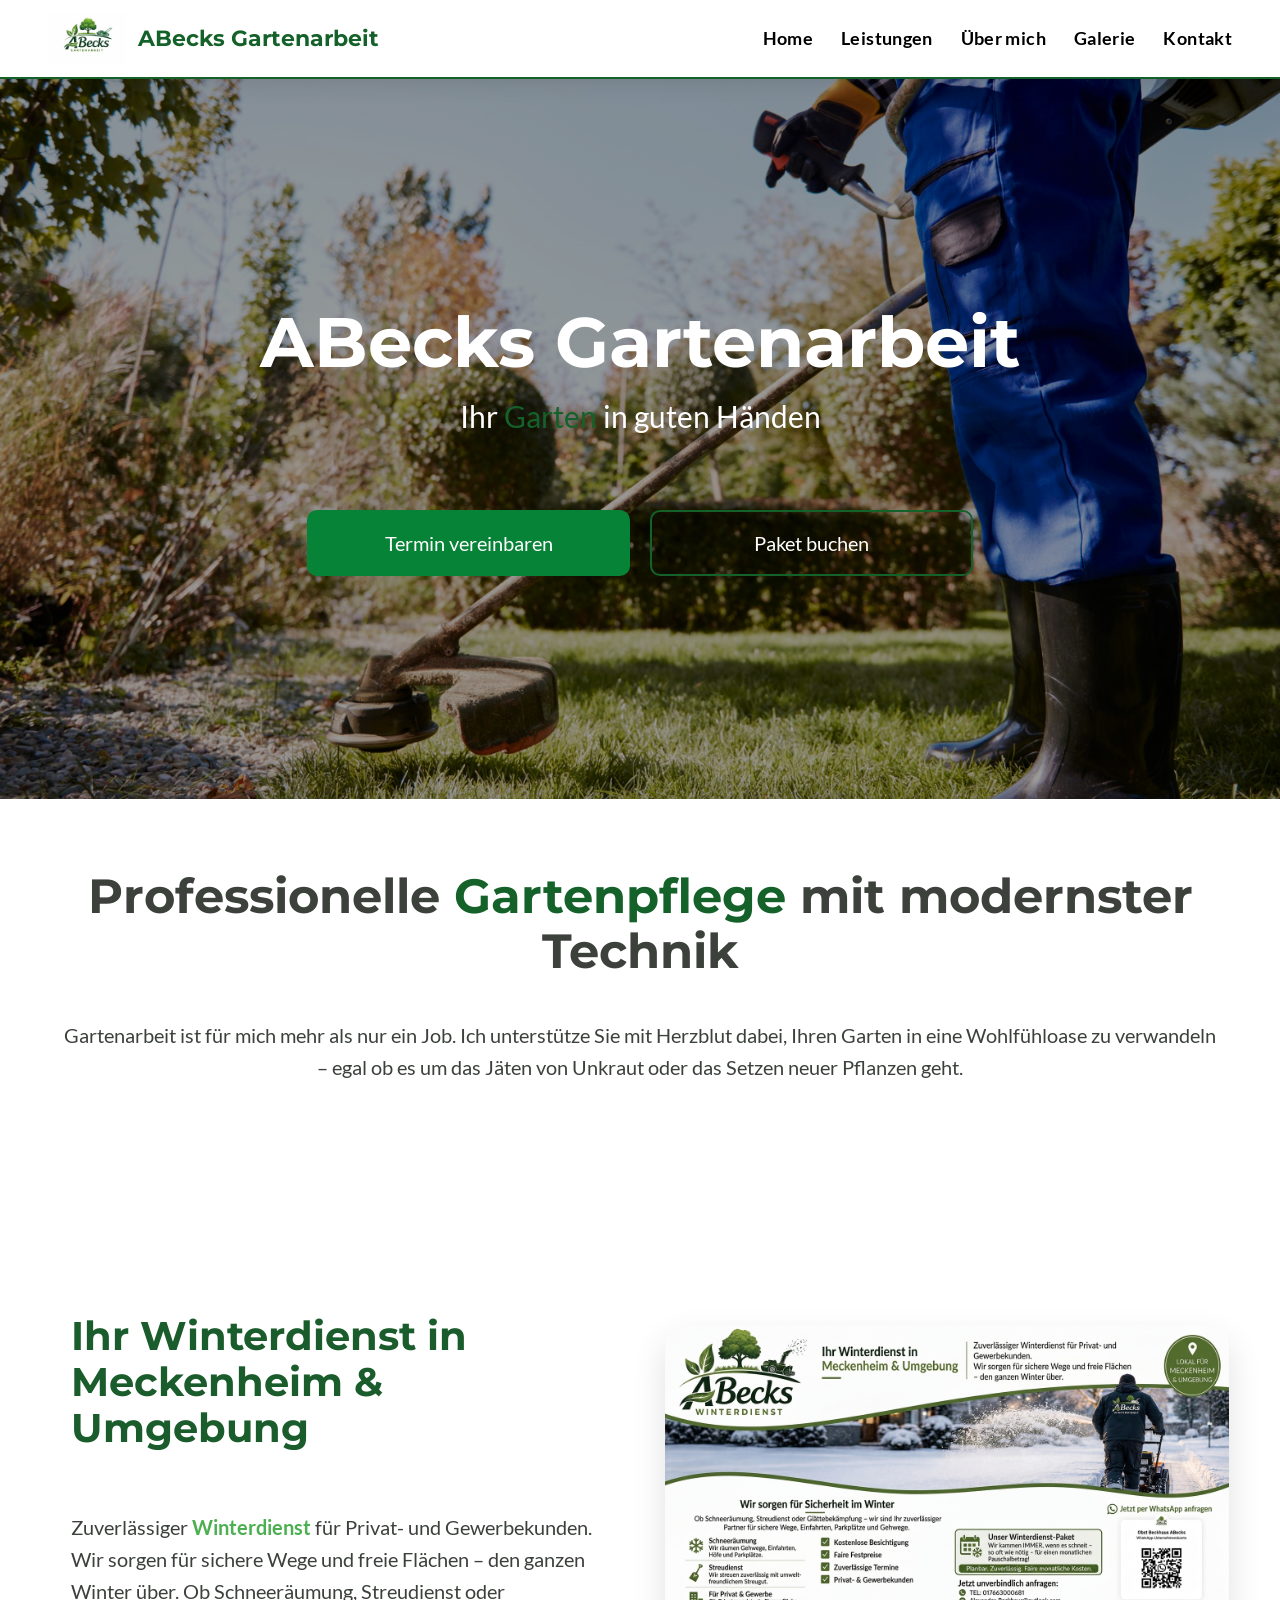
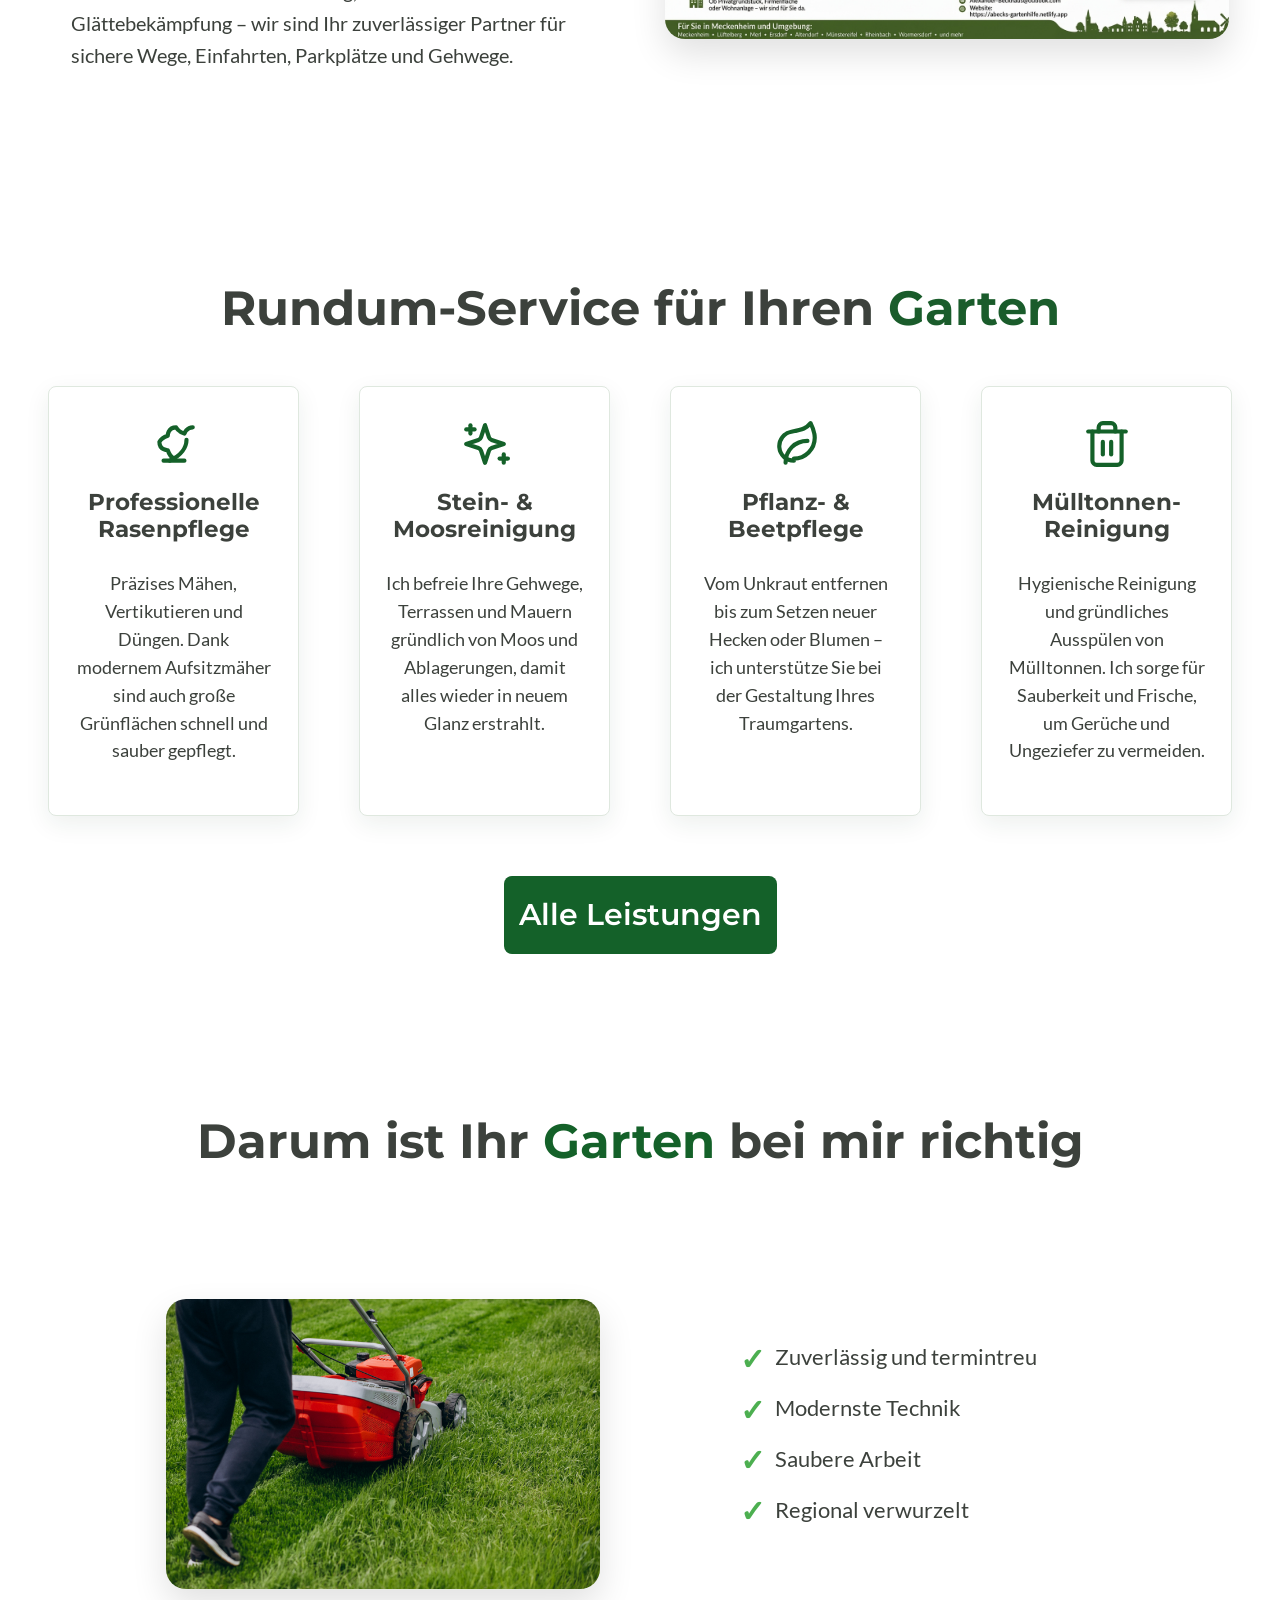
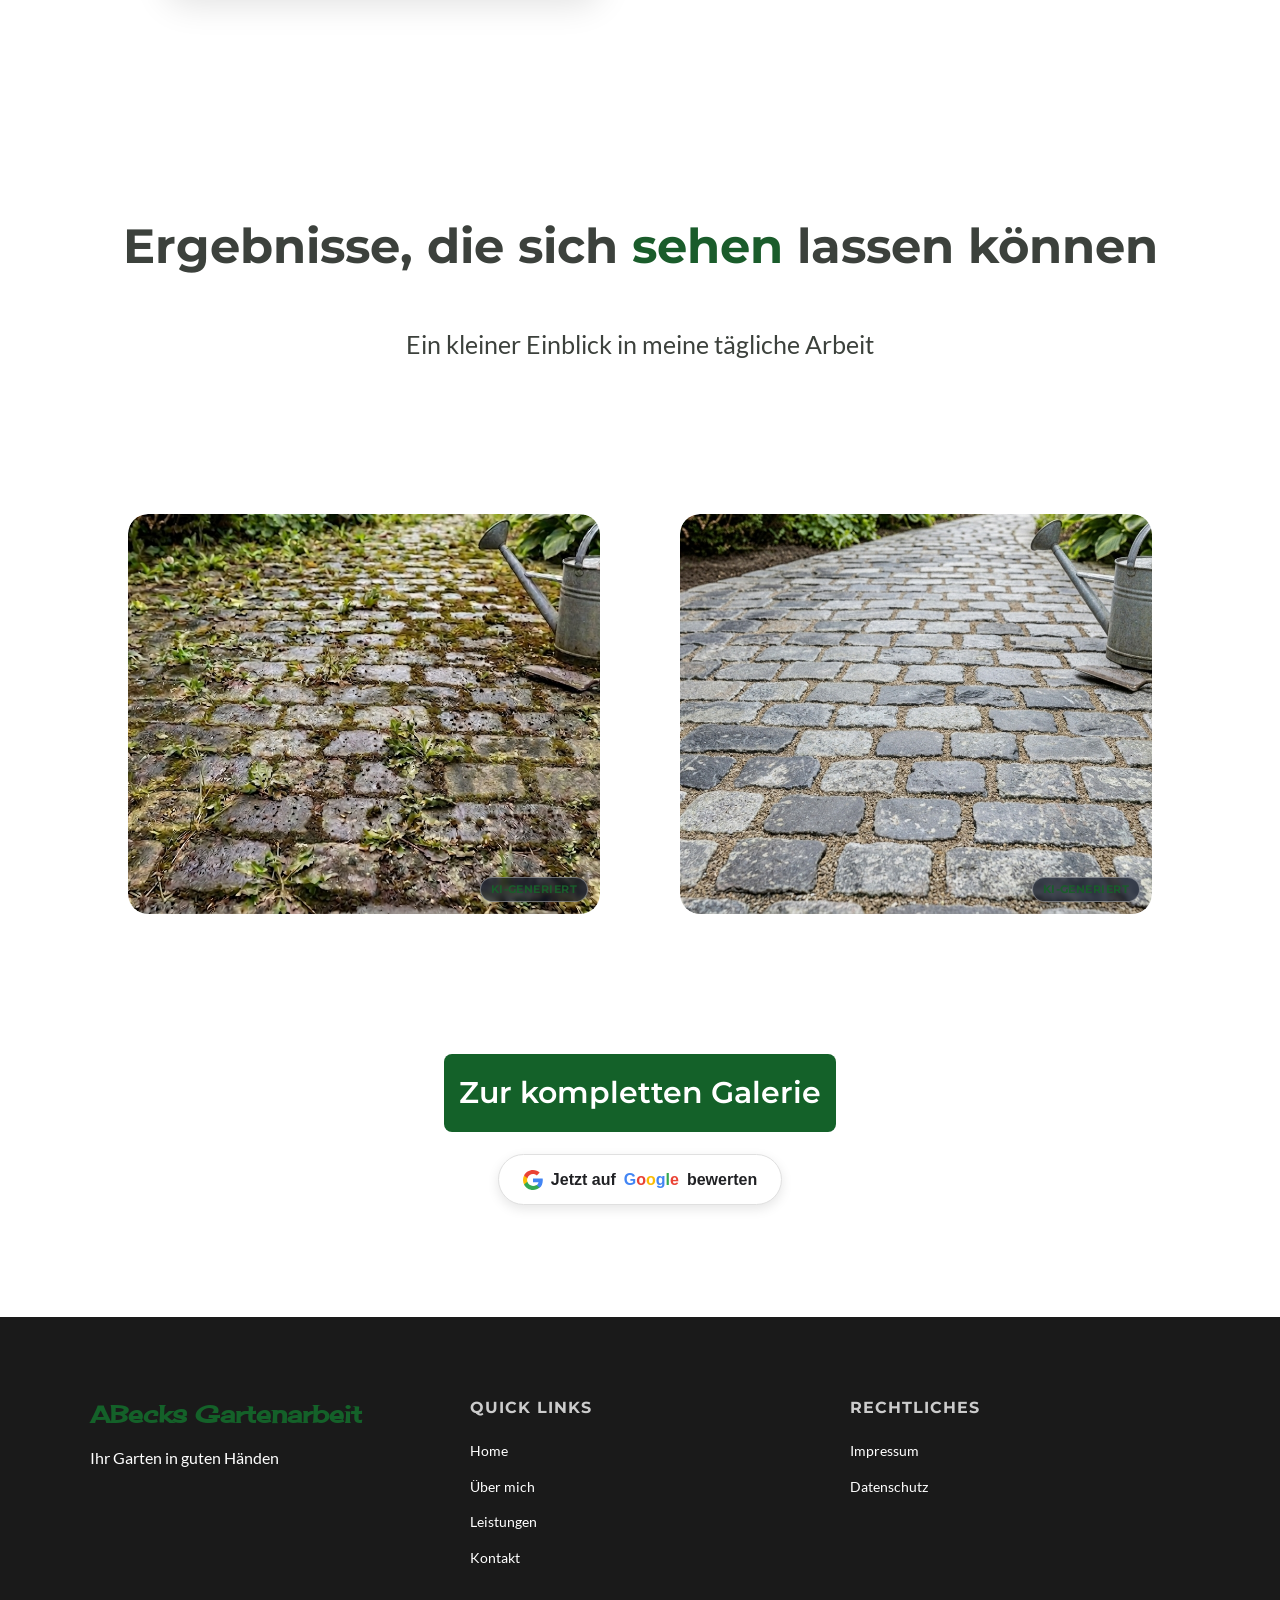
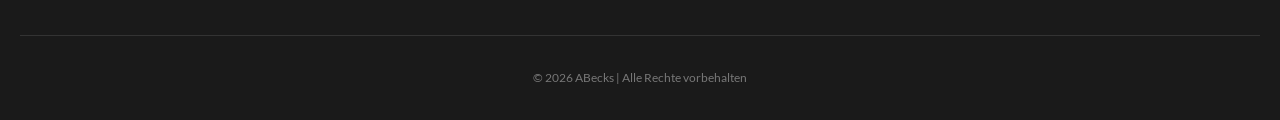
==== commit 387d5793: "Refactor code structure for improved readability and maintainability" ====
--- a/index.html
+++ b/index.html
@@ -87,11 +87,11 @@
                 
         <section class="index-aufsitz">
             <div class="aufsitz-text">
-                <h3>Effizienz auf großen Flächen</h3>
-                <p>Große Flächen? Kein Problem! Dank meines neuen <span class="highlight">Aufsitzmähers</span> erledige ich das Rasenmähen auf großen Grundstücken jetzt noch schneller, effizienter und präziser für Sie. So sparen Sie Zeit und erhalten ein perfektes Schnittbild.</p>
+                <h3>Ihr Winterdienst in Meckenheim & Umgebung</h3>
+                <p>Zuverlässiger <span class="highlight">Winterdienst</span> für Privat- und Gewerbekunden. Wir sorgen für sichere Wege und freie Flächen – den ganzen Winter über. Ob Schneeräumung, Streudienst oder Glättebekämpfung – wir sind Ihr zuverlässiger Partner für sichere Wege, Einfahrten, Parkplätze und Gehwege.</p>
             </div>
             <div class="aufsitz-image">
-                <img src="Bilder/rasentraktor.jpg" alt="Aufsitzmäher bei der Arbeit">
+                <img src="Bilder/winterdienst.jpeg" alt="Winterdienst in Aktion">
             </div>
         </section>
        
@@ -162,9 +162,11 @@
             <div class="index-bilder-container">
                 <div id="bild1">
                     <img src="Bilder/vorher.jpeg" alt="Ein Beet mit viel Unkraut">
+                    <span class="ai-note">KI-generiert</span>
                 </div>
                 <div id="bild2">
                     <img src="Bilder/nachher.jpeg" alt="Ein Beet ohne Unkraut">
+                    <span class="ai-note">KI-generiert</span>
                 </div>
             </div>
             <a href="galerie.html">Zur kompletten Galerie</a>
--- a/style.css
+++ b/style.css
@@ -460,11 +460,17 @@
 }
 
 #bild1 {
+    position: relative;
     flex: 1;
+    overflow: hidden;
+    border-radius: 20px;
 }
 
 #bild2 {
+    position: relative;
     flex: 1;
+    overflow: hidden;
+    border-radius: 20px;
 }
 
 #bild1 img, #bild2 img {
@@ -477,6 +483,11 @@
     border-radius: 20px;
     box-shadow: 0 15px 35px rgba(0,0,0,0.12);
     display: block;
+}
+
+#bild1 .ai-note, #bild2 .ai-note {
+    bottom: 12px;
+    right: 12px;
 }
 
 .galerie a {
@@ -1120,6 +1131,8 @@
 .vn-bild-container {
     position: relative;
     flex: 1;
+    overflow: hidden;
+    border-radius: 15px;
 }
 
 .vn-bild-container img {
@@ -1130,11 +1143,34 @@
     display: block;
 }
 
+.ai-note {
+    position: absolute;
+    right: 12px;
+    bottom: 12px;
+    z-index: 3;
+    padding: 6px 10px;
+    border-radius: 999px;
+    background: rgba(17, 24, 39, 0.72);
+    border: 1px solid rgba(255, 255, 255, 0.35);
+    color: #ffffff;
+    font-family: 'Montserrat', sans-serif;
+    font-size: 11px;
+    font-weight: 700;
+    letter-spacing: 0.04em;
+    text-transform: uppercase;
+    line-height: 1;
+    box-shadow: 0 6px 18px rgba(0,0,0,0.18);
+    backdrop-filter: blur(2px);
+    -webkit-backdrop-filter: blur(2px);
+    pointer-events: none;
+}
+
 /* Die kleinen Schilder auf den Bildern */
 .badge {
     position: absolute;
     bottom: 20px;
     left: 20px;
+    z-index: 2;
     padding: 8px 20px;
     border-radius: 30px;
     font-family: 'Montserrat', sans-serif;
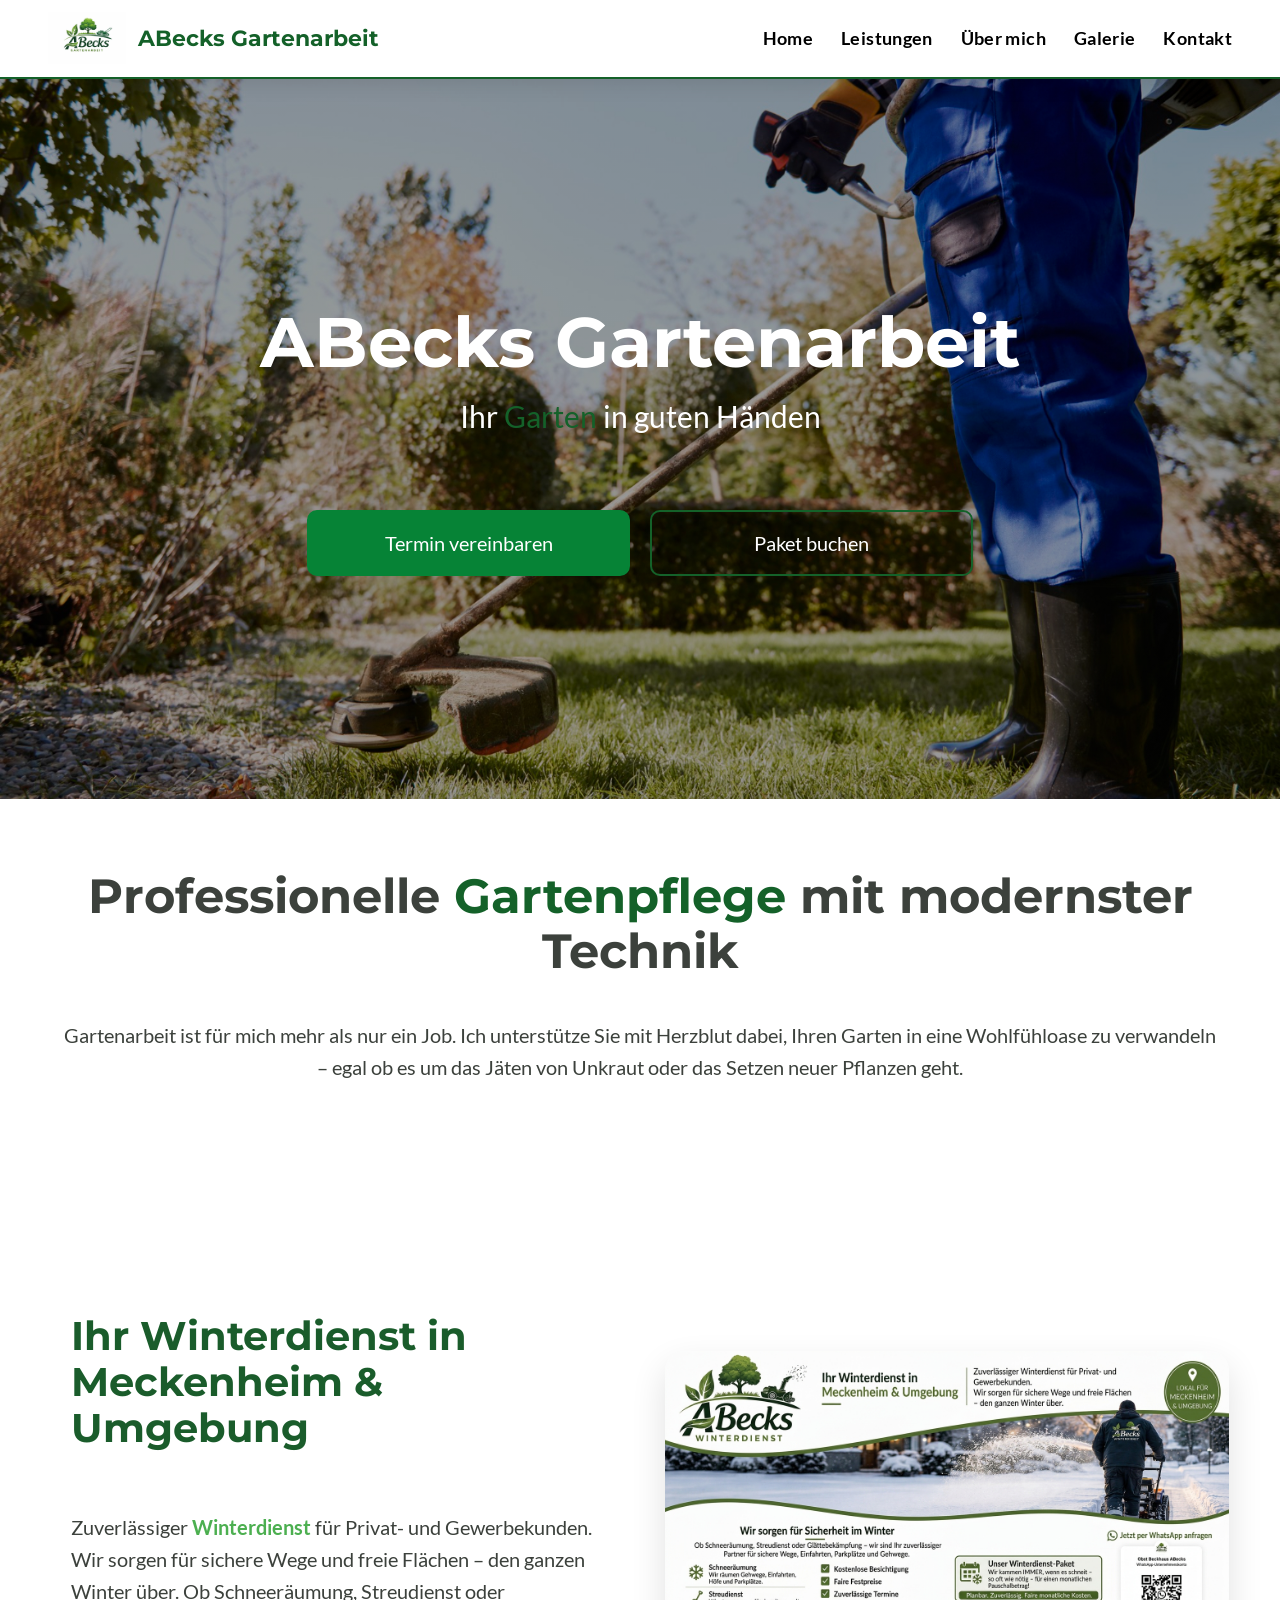
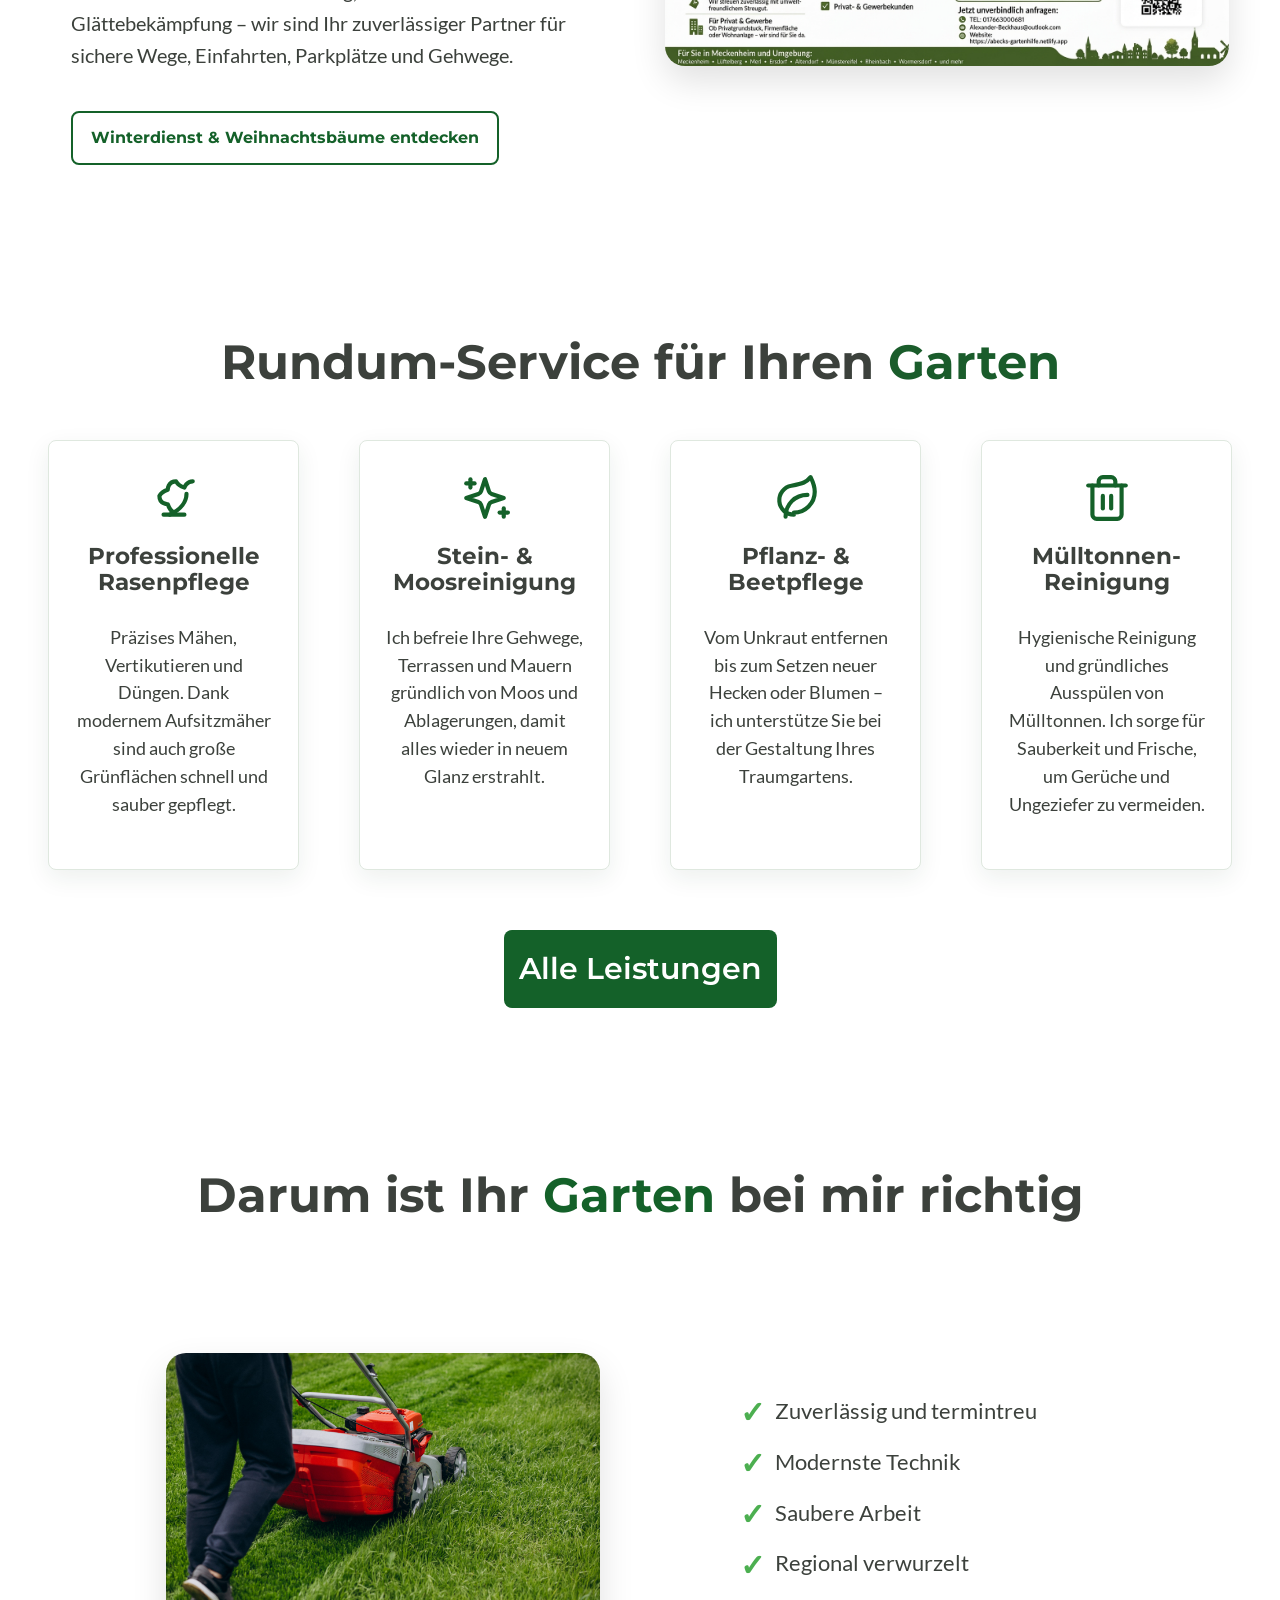
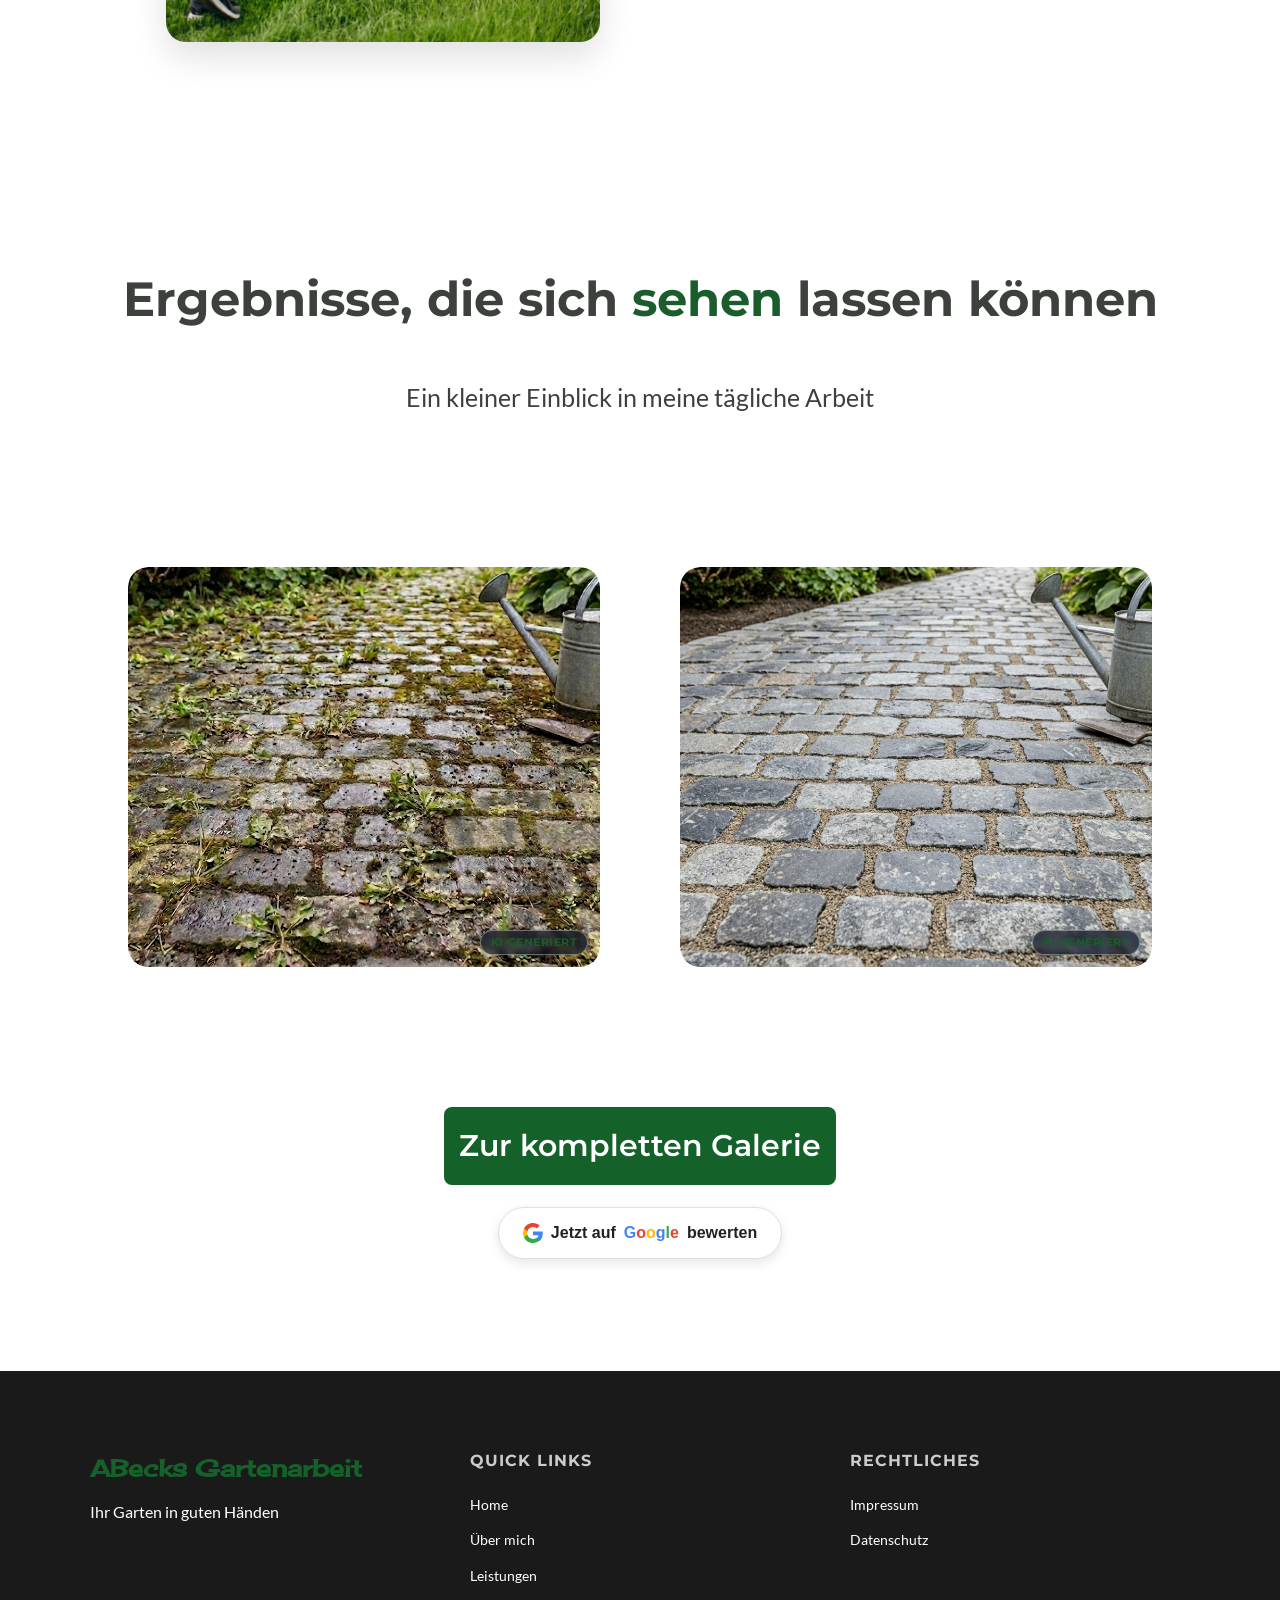
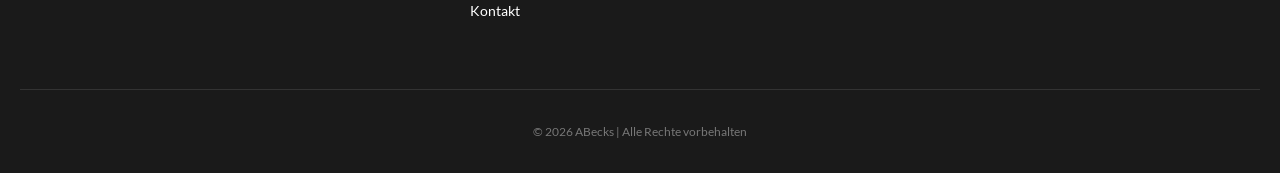
==== commit e7550d62: "Added Winterdienst" ====
--- a/index.html
+++ b/index.html
@@ -89,6 +89,7 @@
             <div class="aufsitz-text">
                 <h3>Ihr Winterdienst in Meckenheim & Umgebung</h3>
                 <p>Zuverlässiger <span class="highlight">Winterdienst</span> für Privat- und Gewerbekunden. Wir sorgen für sichere Wege und freie Flächen – den ganzen Winter über. Ob Schneeräumung, Streudienst oder Glättebekämpfung – wir sind Ihr zuverlässiger Partner für sichere Wege, Einfahrten, Parkplätze und Gehwege.</p>
+                <a href="leistungen.html#saisonale-leistungen" class="winterdienst-link">Winterdienst & Weihnachtsbäume entdecken</a>
             </div>
             <div class="aufsitz-image">
                 <img src="Bilder/winterdienst.jpeg" alt="Winterdienst in Aktion">
--- a/style.css
+++ b/style.css
@@ -264,6 +264,25 @@
     color: var(--textfarbe);
     text-align: left; /* Linksbündig wirkt sauberer */
     padding: 20px;
+}
+
+.winterdienst-link {
+    display: inline-block;
+    margin: 0 20px;
+    padding: 12px 18px;
+    border: 2px solid var(--hauptfarbe);
+    border-radius: 8px;
+    color: var(--hauptfarbe);
+    font-family: 'Montserrat', sans-serif;
+    font-weight: 700;
+    text-decoration: none;
+    transition: background-color 0.2s ease, color 0.2s ease, transform 0.2s ease;
+}
+
+.winterdienst-link:hover {
+    color: #ffffff;
+    background-color: var(--hauptfarbe);
+    transform: translateY(-2px);
 }
 
 .highlight {
@@ -2149,6 +2168,217 @@
     font-size: 1rem;
 }
 
+/* --- Saisonale Leistungen: Winterdienst & Weihnachtsbaumlieferung --- */
+.saisonale-leistungen {
+    margin-top: 56px;
+    padding: 72px 0 80px;
+    background: linear-gradient(135deg, #edf5f2 0%, #f8fbfa 52%, #eef5f1 100%);
+    border-top: 1px solid #d7e7dc;
+    border-bottom: 1px solid #d7e7dc;
+}
+
+.saison-header {
+    max-width: 760px;
+    margin: 0 auto 34px;
+    text-align: center;
+}
+
+.saison-eyebrow {
+    display: inline-block;
+    margin-bottom: 10px;
+    color: #247a3b;
+    font-family: 'Montserrat', sans-serif;
+    font-size: 0.8rem;
+    font-weight: 700;
+    letter-spacing: 0.12em;
+    text-transform: uppercase;
+}
+
+.saison-header h2 {
+    margin: 0 0 14px;
+    color: #173d24;
+    font-size: clamp(2rem, 4vw, 3rem);
+}
+
+.saison-header p {
+    margin: 0;
+    color: #405548;
+    font-size: 1.05rem;
+}
+
+.winter-paket-box {
+    display: flex;
+    flex-wrap: wrap;
+    max-width: 1100px;
+    margin: 0 auto;
+    overflow: hidden;
+    border: 2px solid #2f7e50;
+    border-radius: 16px;
+    color: #ffffff;
+    background: #173d24;
+    box-shadow: 0 15px 30px rgba(23, 61, 36, 0.14);
+}
+
+.winter-paket-image {
+    position: relative;
+    flex: 1 1 380px;
+    min-height: 300px;
+}
+
+.winter-paket-image img {
+    display: block;
+    width: 100%;
+    height: 100%;
+    object-fit: cover;
+}
+
+.winter-paket-content {
+    display: flex;
+    flex: 1 1 450px;
+    flex-direction: column;
+    justify-content: center;
+    padding: 40px;
+    text-align: center;
+}
+
+.winter-paket-badge {
+    position: absolute;
+    top: 20px;
+    left: 20px;
+    display: inline-block;
+    padding: 6px 14px;
+    border-radius: 20px;
+    background-color: #22c55e;
+    color: #ffffff;
+    font-family: 'Montserrat', sans-serif;
+    font-size: 0.78rem;
+    font-weight: 700;
+    letter-spacing: 0.1em;
+    text-transform: uppercase;
+    box-shadow: 0 4px 10px rgba(0, 0, 0, 0.15);
+}
+
+.winter-paket-content h3 {
+    margin: 0 0 10px;
+    color: #ffffff;
+    font-size: clamp(1.5rem, 3vw, 2.15rem);
+}
+
+.winter-paket-content p {
+    max-width: 700px;
+    margin: 0 auto 18px;
+    color: #e1eee3;
+}
+
+.winter-paket-box .paket-checkliste {
+    display: grid;
+    grid-template-columns: repeat(2, minmax(0, 1fr));
+    gap: 4px 24px;
+    margin-bottom: 24px;
+    text-align: left;
+}
+
+.winter-paket-box .paket-checkliste li {
+    color: #f2faf3;
+    font-family: 'Lato', sans-serif;
+}
+
+.winter-paket-box .paket-action {
+    margin-top: 0;
+}
+
+.winter-paket-box .btn-primary {
+    align-self: center;
+    display: inline-block;
+    padding: 12px 20px;
+    border-radius: 8px;
+    color: #173d24;
+    background: #bde9c8;
+    font-family: 'Montserrat', sans-serif;
+    font-weight: 700;
+    text-decoration: none;
+    transition: background-color 0.2s ease, transform 0.2s ease;
+}
+
+.winter-paket-box .btn-primary:hover {
+    background: #ffffff;
+    transform: translateY(-2px);
+}
+
+.saison-einzelleistungen {
+    max-width: 1100px;
+    margin: 56px auto 0;
+}
+
+.saison-einzelleistungen > h3 {
+    margin: 0 0 20px;
+    color: #173d24;
+    font-size: 1.45rem;
+    text-align: center;
+}
+
+.saison-grid {
+    display: grid;
+    grid-template-columns: repeat(2, minmax(0, 1fr));
+    gap: 22px;
+}
+
+.weihnachtsbaum-box {
+    max-width: 900px;
+    margin: 56px auto 0;
+}
+
+.weihnachtsbaum-box .winter-paket-image {
+    min-height: 250px;
+}
+
+.saison-card {
+    display: flex;
+    flex-direction: column;
+    min-height: 292px;
+    overflow: hidden;
+    border: 1px solid #d7e7dc;
+    border-radius: 10px;
+    background: #ffffff;
+    box-shadow: var(--shadow-soft);
+    transition: transform 0.2s ease, box-shadow 0.2s ease;
+}
+
+.saison-card:hover {
+    transform: translateY(-3px);
+    box-shadow: 0 12px 28px rgba(23, 61, 36, 0.14);
+}
+
+.saison-card-icon {
+    display: grid;
+    min-height: 74px;
+    place-items: center;
+    color: #247a3b;
+    background: #eaf4eb;
+    font-size: 2rem;
+}
+
+.saison-card-content {
+    display: flex;
+    flex: 1;
+    flex-direction: column;
+    padding: 20px;
+}
+
+.saison-card-content h4 {
+    margin: 0 0 12px;
+    color: #173d24;
+    font-size: 1.25rem;
+}
+
+.saison-card .card-checklist {
+    margin-bottom: 20px;
+}
+
+.saison-card .btn-secondary {
+    margin-top: auto;
+}
+
 .index-buttons {
     display: flex;
     justify-content: center;
@@ -3159,6 +3389,73 @@
         align-items: center;
         justify-content: center;
     }
+
+    .winterdienst-link {
+        margin: 0 20px;
+        text-align: center;
+    }
+
+    .saisonale-leistungen {
+        margin-top: 40px;
+        padding: 52px 0 58px;
+    }
+
+    .saison-header {
+        margin-bottom: 26px;
+    }
+
+    .saison-header p {
+        font-size: 1rem;
+    }
+
+    .winter-paket-box {
+        display: block;
+        border-radius: 12px;
+    }
+
+    .winter-paket-image {
+        min-height: 176px;
+        height: 176px;
+    }
+
+    .winter-paket-content {
+        padding: 24px 20px 22px;
+    }
+
+    .winter-paket-box .paket-checkliste {
+        grid-template-columns: 1fr;
+        gap: 0;
+    }
+
+    .winter-paket-box .paket-checkliste li {
+        padding: 8px 0;
+        line-height: 1.45;
+    }
+
+    .winter-paket-box .btn-primary {
+        display: flex;
+        min-height: 48px;
+        align-items: center;
+        justify-content: center;
+        text-align: center;
+    }
+
+    .saison-einzelleistungen {
+        margin-top: 44px;
+    }
+
+    .saison-grid {
+        grid-template-columns: 1fr;
+        gap: 16px;
+    }
+
+    .weihnachtsbaum-box {
+        margin-top: 40px;
+    }
+
+    .saison-card {
+        min-height: 0;
+    }
 }
 
 /* Finales Designsystem */
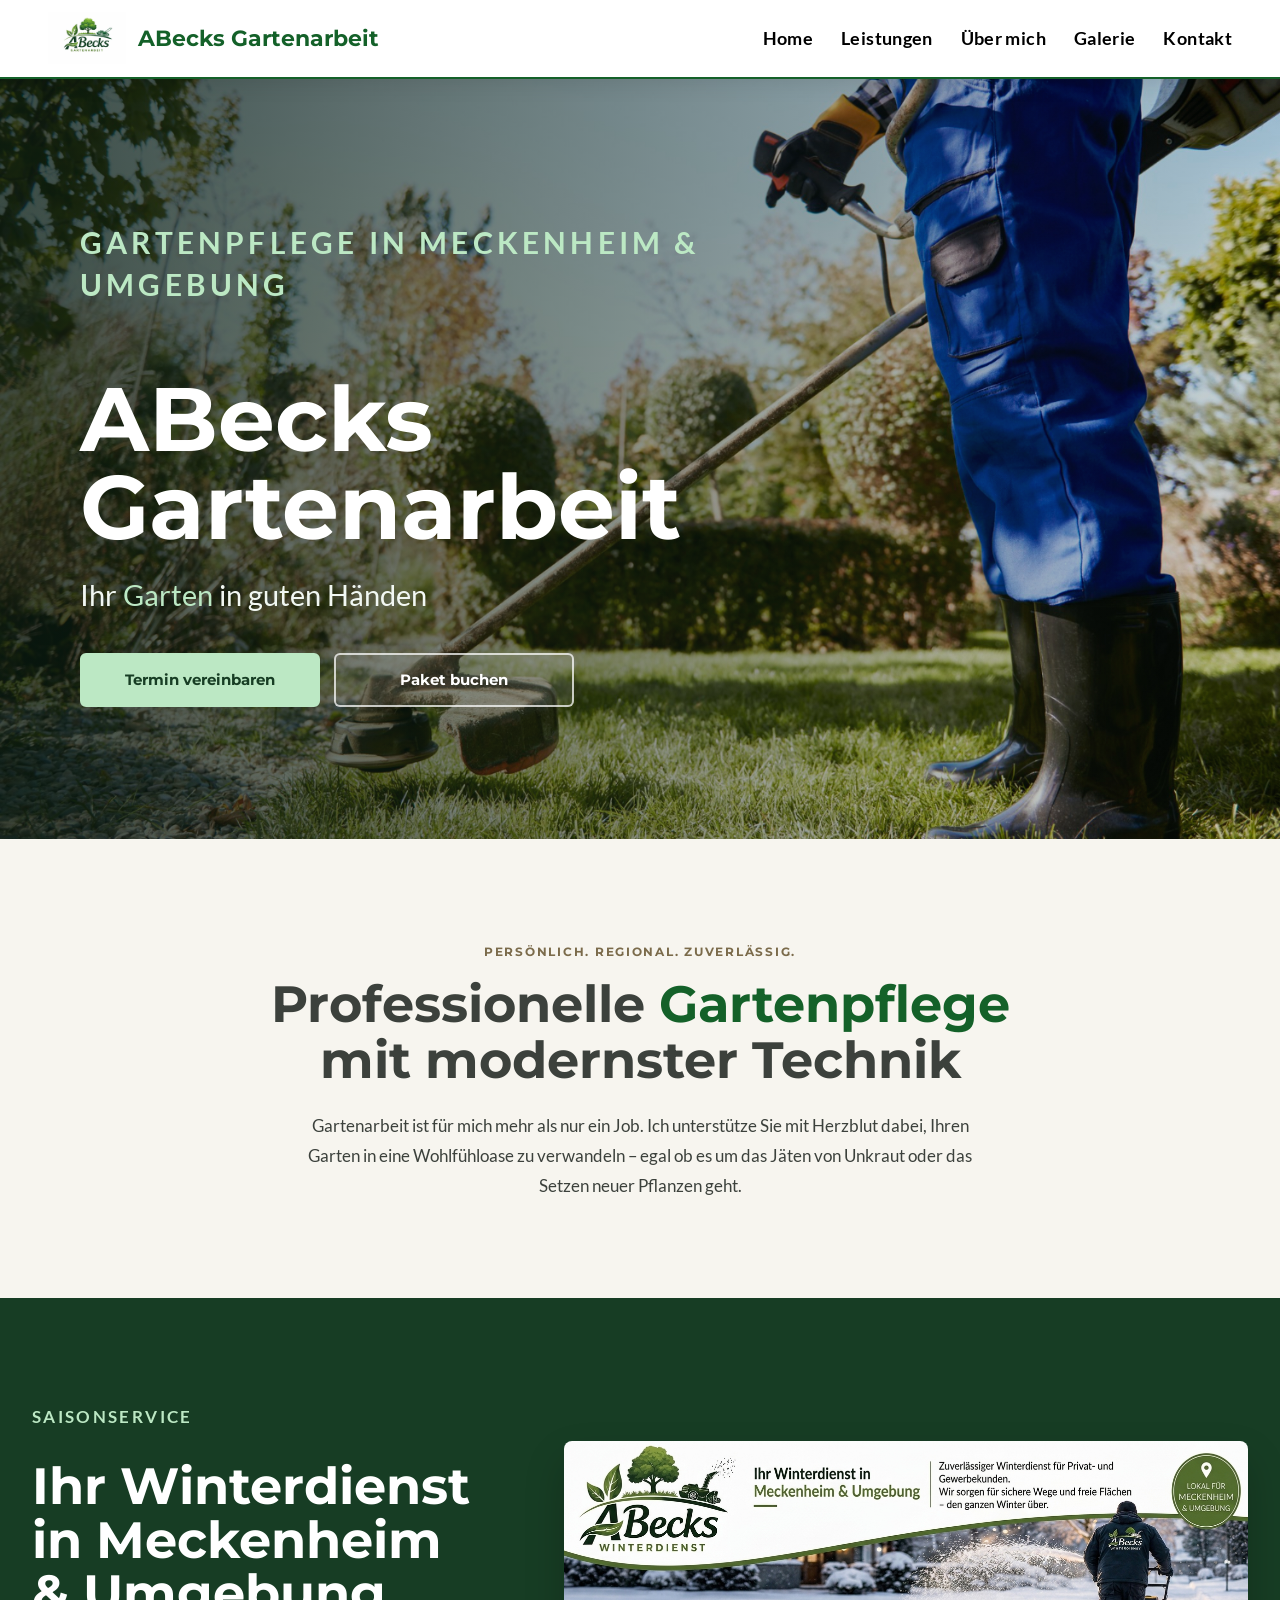
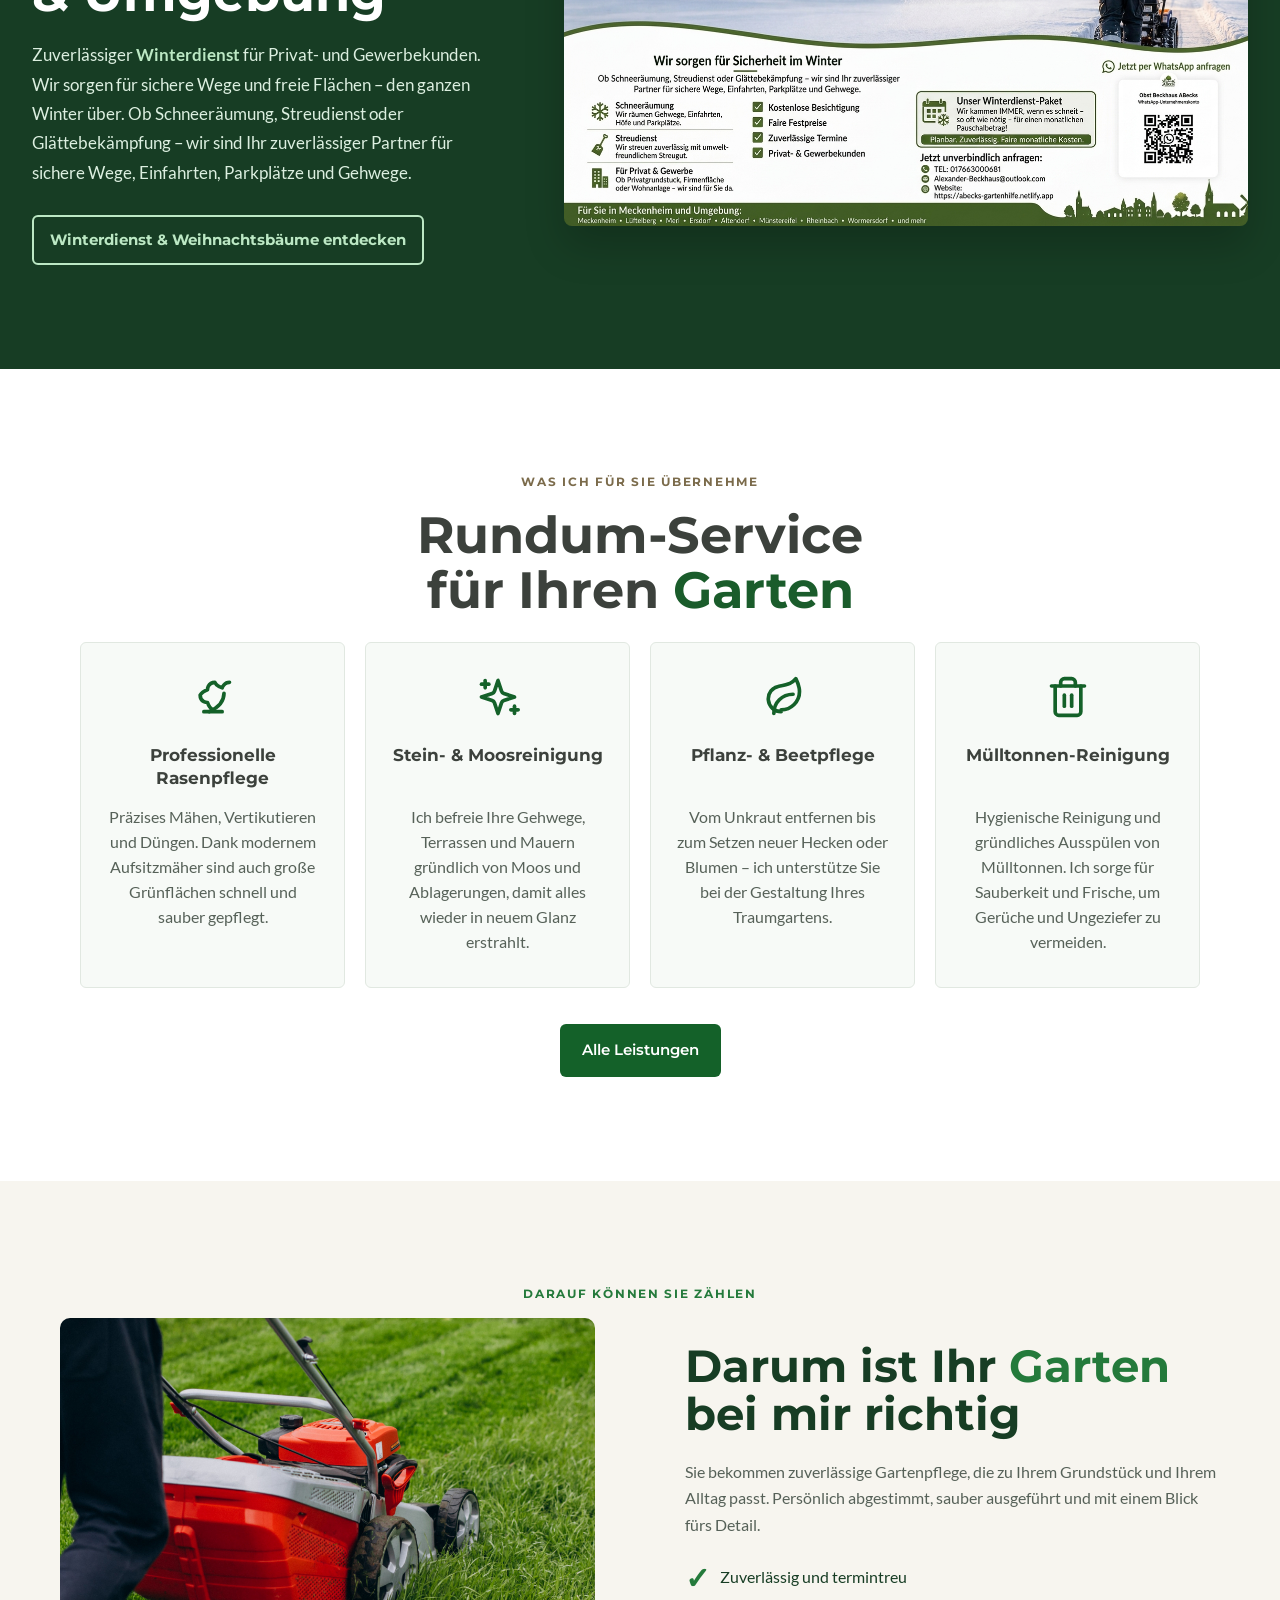
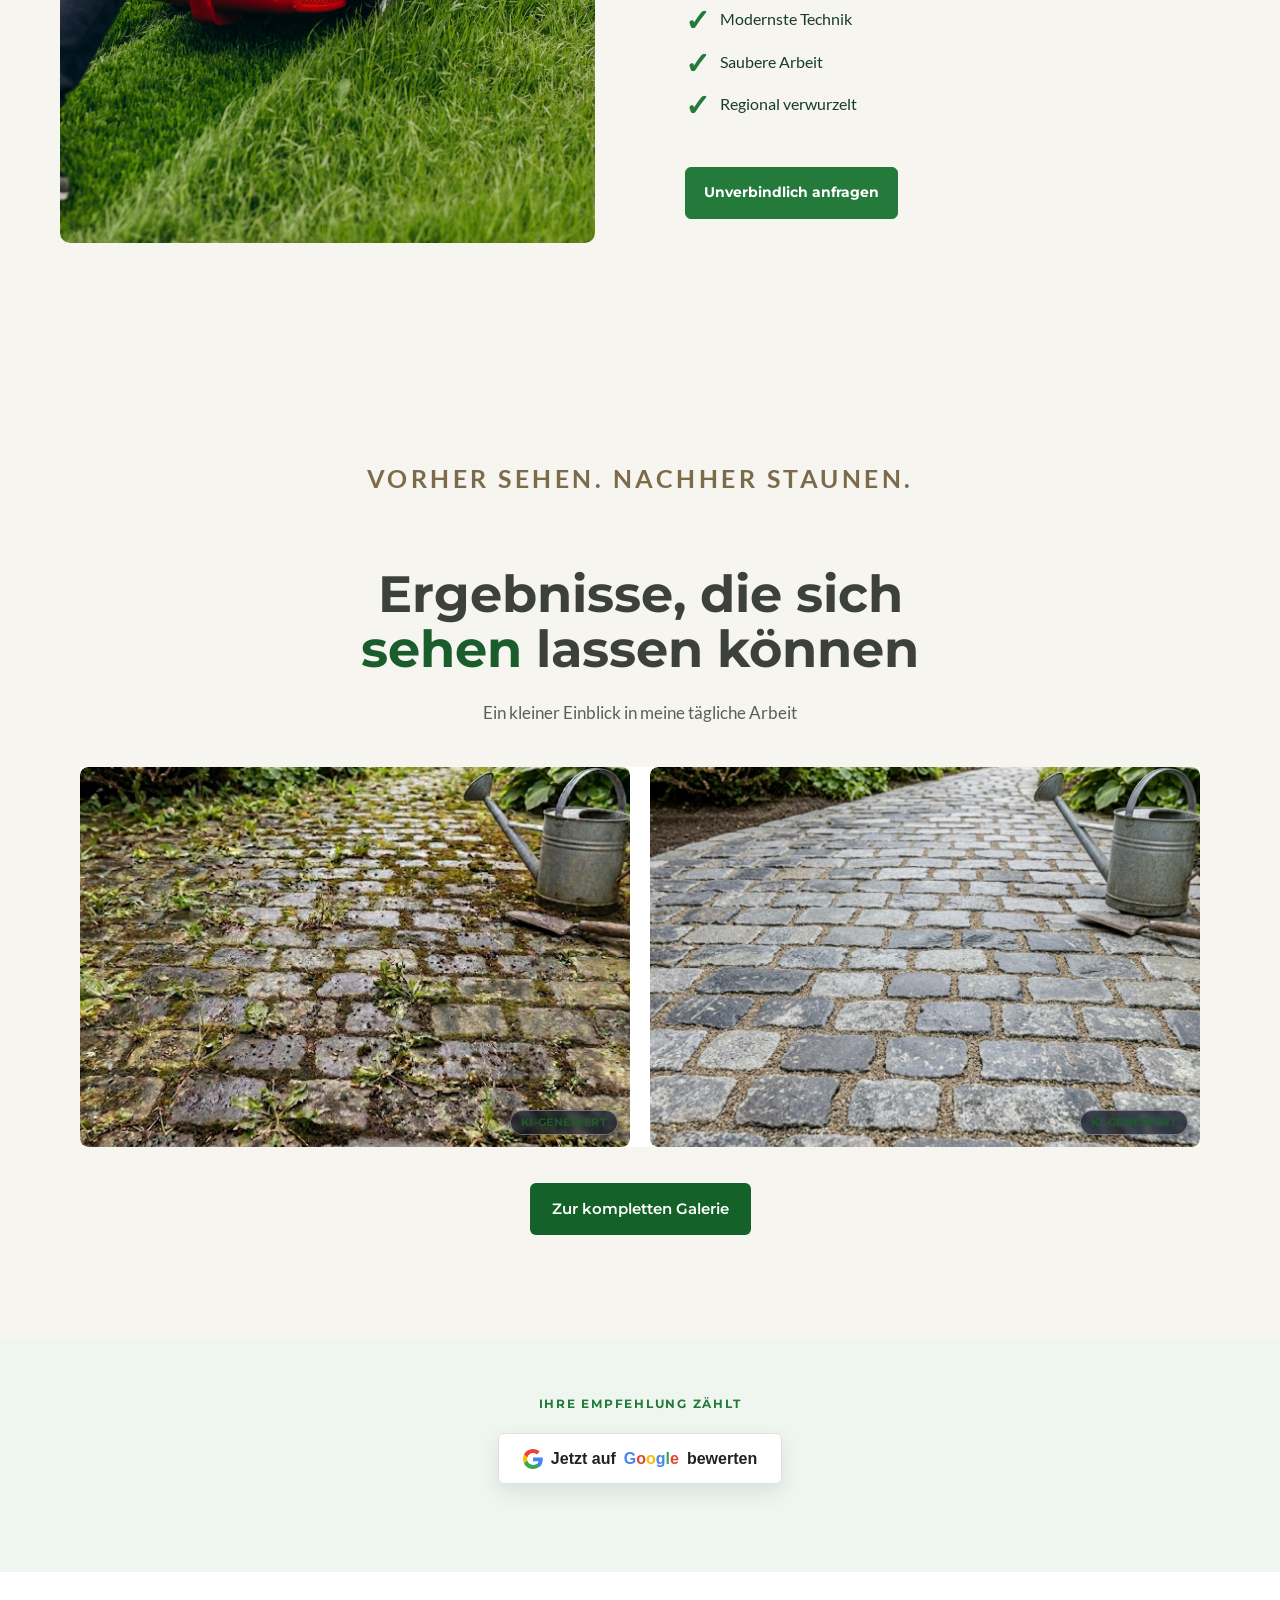
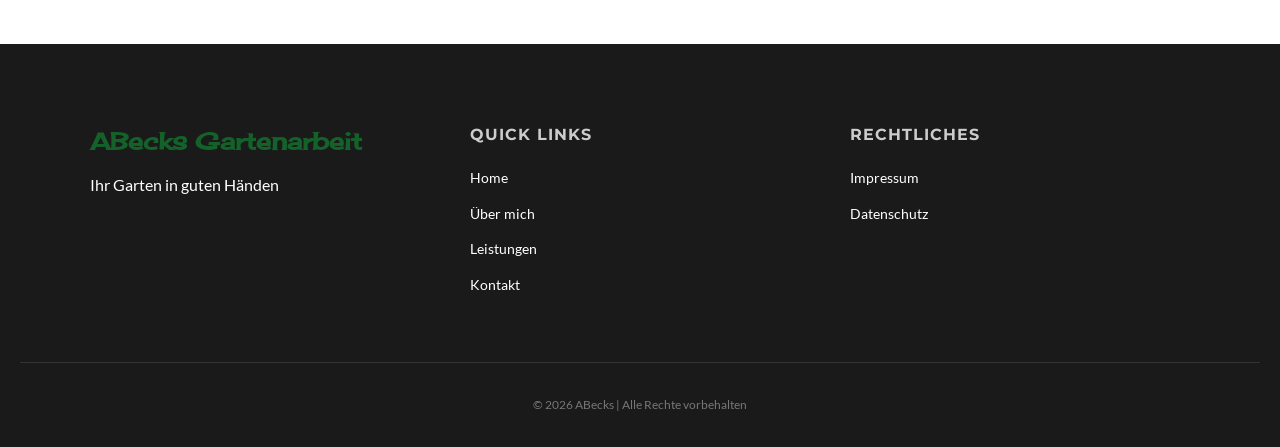
==== commit ed594a6d: "Enhance homepage content and styling for improved user engagement" ====
--- a/index.html
+++ b/index.html
@@ -69,24 +69,25 @@
     <main>
         <section class="hero-index">
             <div class="hero-index-content">
+                <p class="hero-eyebrow">Gartenpflege in Meckenheim & Umgebung</p>
                 <h1>ABecks Gartenarbeit</h1>
-                <p>Ihr <span>Garten </span>in guten Händen</p>
+                <p class="hero-lead">Ihr <span>Garten</span> in guten Händen</p>
                 <div class="index-buttons">
                     <a href="kontakt.html" class="index-button-prm">Termin vereinbaren</a>
-                    <a href="leistungen.html#paket-buchung" class="index-button-sec">   Paket buchen   </a>
+                    <a href="leistungen.html#paket-buchung" class="index-button-sec">Paket buchen</a>
                  </div>
             </div>
         </section>
 
-        <section class="vorstellung">
+        <section class="vorstellung intro-section">
+            <p class="section-kicker">Persönlich. Regional. Zuverlässig.</p>
             <h2>Professionelle <span>Gartenpflege</span> mit modernster Technik</h2>
-            <p id="vorstellung-p">Gartenarbeit ist für mich mehr als nur ein Job. Ich unterstütze Sie mit Herzblut dabei, Ihren Garten in eine Wohlfühloase zu verwandeln 
-                <br>– egal ob es um das Jäten von Unkraut oder das Setzen neuer Pflanzen geht.
-            </p>
+            <p id="vorstellung-p">Gartenarbeit ist für mich mehr als nur ein Job. Ich unterstütze Sie mit Herzblut dabei, Ihren Garten in eine Wohlfühloase zu verwandeln – egal ob es um das Jäten von Unkraut oder das Setzen neuer Pflanzen geht.</p>
         </section>
                 
         <section class="index-aufsitz">
             <div class="aufsitz-text">
+                <p class="section-kicker">Saisonservice</p>
                 <h3>Ihr Winterdienst in Meckenheim & Umgebung</h3>
                 <p>Zuverlässiger <span class="highlight">Winterdienst</span> für Privat- und Gewerbekunden. Wir sorgen für sichere Wege und freie Flächen – den ganzen Winter über. Ob Schneeräumung, Streudienst oder Glättebekämpfung – wir sind Ihr zuverlässiger Partner für sichere Wege, Einfahrten, Parkplätze und Gehwege.</p>
                 <a href="leistungen.html#saisonale-leistungen" class="winterdienst-link">Winterdienst & Weihnachtsbäume entdecken</a>
@@ -97,7 +98,8 @@
         </section>
        
 
-        <section class="leistungs-teaser">
+        <section class="leistungs-teaser services-section">
+            <p class="section-kicker">Was ich für Sie übernehme</p>
             <h2>Rundum-Service für Ihren <span>Garten</span></h2>
             <div class="angebote-container">
                 <div class="angebote-card">
@@ -138,8 +140,8 @@
             <a href="leistungen.html">Alle Leistungen</a>
         </section>
 
-        <section class="warum-abecks">
-            <h2>Darum ist Ihr <span>Garten</span> bei mir richtig</h2>
+        <section class="warum-abecks trust-section">
+            <p class="section-kicker">Darauf können Sie zählen</p>
             <div class="container-warum">
                 
                 <div class="container-warum-image">
@@ -147,17 +149,21 @@
                 </div>
                 
                 <div class="container-warum-text">
+                    <h2>Darum ist Ihr <span>Garten</span> bei mir richtig</h2>
+                    <p class="trust-lead">Sie bekommen zuverlässige Gartenpflege, die zu Ihrem Grundstück und Ihrem Alltag passt. Persönlich abgestimmt, sauber ausgeführt und mit einem Blick fürs Detail.</p>
                     <ul>
                         <li>Zuverlässig und termintreu</li>
                         <li>Modernste Technik</li>
                         <li>Saubere Arbeit</li>
                         <li>Regional verwurzelt</li>
                     </ul>
-                </div>
-            </div>
-        </section>
-
-        <section class="galerie">
+                    <a href="kontakt.html" class="trust-link">Unverbindlich anfragen</a>
+                </div>
+            </div>
+        </section>
+
+        <section class="galerie results-section">
+            <p class="section-kicker">Vorher sehen. Nachher staunen.</p>
             <h2>Ergebnisse, die sich <span>sehen</span> lassen können</h2>
             <p>Ein kleiner Einblick in meine tägliche Arbeit</p>
             <div class="index-bilder-container">
@@ -173,7 +179,8 @@
             <a href="galerie.html">Zur kompletten Galerie</a>
         </section>
 
-        <section class="bewertung-section">
+        <section class="bewertung-section review-section">
+            <p class="section-kicker">Ihre Empfehlung zählt</p>
             <a href="https://search.google.com/local/writereview?placeid=ChIJf6sIyBMdv0cRXvU0mljqxgQ" target="_blank" rel="noopener noreferrer" class="google-review-btn">
     <!-- Offizielles Google G-Logo als SVG -->
                 <svg class="google-icon" width="20" height="20" viewBox="0 0 24 24">
--- a/style.css
+++ b/style.css
@@ -492,7 +492,7 @@
     border-radius: 20px;
 }
 
-#bild1 img, #bild2 img {
+#bild1 img {
     width: 100%;
     /* Hier legst du die feste Höhe fest */
     height: 400px; 
@@ -504,7 +504,21 @@
     display: block;
 }
 
-#bild1 .ai-note, #bild2 .ai-note {
+#bild2 img {
+    width: 100%;
+    height: 400px;
+    object-fit: cover;
+    border-radius: 20px;
+    box-shadow: 0 15px 35px rgba(0,0,0,0.12);
+    display: block;
+}
+
+#bild1 .ai-note {
+    bottom: 12px;
+    right: 12px;
+}
+
+#bild2 .ai-note {
     bottom: 12px;
     right: 12px;
 }
@@ -2601,7 +2615,11 @@
         width: 100%;
     }
 
-    .aufsitz-image img, .leistung-bild img {
+    .aufsitz-image img {
+        height: 250px;
+    }
+
+    .leistung-bild img {
         height: 250px; /* Bilder auf Handys nicht zu hoch machen */
     }
 
@@ -2635,7 +2653,11 @@
         gap: 20px;
     }
 
-    #bild1 img, #bild2 img {
+    #bild1 img {
+        height: 250px;
+    }
+
+    #bild2 img {
         height: 250px;
     }
 
@@ -2970,14 +2992,22 @@
         line-height: 1.65;
     }
 
-    .aufsitz-image img,
+    .aufsitz-image img {
+        height: 240px;
+        object-fit: cover;
+        border-radius: 12px;
+    }
+
     .leistung-bild img {
         height: 240px;
         object-fit: cover;
         border-radius: 12px;
     }
 
-    .container-warum-image img,
+    .container-warum-image img {
+        border-radius: 12px;
+    }
+
     .hinterstecken-bild img {
         border-radius: 12px;
     }
@@ -3039,8 +3069,16 @@
         width: 100%;
     }
 
-    #bild1 img,
-    #bild2 img,
+    #bild1 img {
+        height: 220px;
+        border-radius: 12px;
+    }
+
+    #bild2 img {
+        height: 220px;
+        border-radius: 12px;
+    }
+
     .vn-bild-container img {
         height: 220px;
         border-radius: 12px;
@@ -3724,4 +3762,533 @@
     .vn-projekt {
         border-radius: 8px;
     }
-}+}
+
+.hero-index {
+    min-height: min(760px, calc(100svh - 70px));
+    height: auto;
+    margin-bottom: 0;
+    padding: 112px max(24px, calc((100% - 1120px) / 2));
+    background-image: linear-gradient(90deg, rgba(10, 28, 17, 0.78) 0%, rgba(10, 28, 17, 0.46) 52%, rgba(10, 28, 17, 0.16) 100%), url('Bilder/hero-index.jpg');
+    background-position: center;
+    justify-content: flex-start;
+}
+
+.hero-index-content {
+    width: min(100%, 700px);
+    margin: 0;
+    text-align: left;
+}
+
+.hero-eyebrow,
+.section-kicker {
+    margin: 0 0 16px;
+    color: var(--green-main);
+    font-family: 'Montserrat', sans-serif;
+    font-size: 0.78rem;
+    font-weight: 700;
+    letter-spacing: 0.14em;
+    line-height: 1.4;
+    text-transform: uppercase;
+}
+
+.hero-eyebrow {
+    color: #bce8c4;
+}
+
+.hero-index-content h1 {
+    max-width: 700px;
+    margin: 0;
+    font-size: clamp(3.25rem, 7vw, 6.2rem);
+    letter-spacing: 0;
+    line-height: 0.98;
+    text-wrap: balance;
+}
+
+.hero-index-content .hero-lead {
+    max-width: 34rem;
+    margin: 24px 0 0;
+    color: #f2f8f3;
+    font-size: clamp(1.3rem, 2.5vw, 1.8rem);
+    line-height: 1.4;
+}
+
+.hero-index-content .hero-lead span {
+    color: #bce8c4;
+}
+
+.index-buttons {
+    justify-content: flex-start;
+    gap: 14px;
+    margin-top: 38px;
+}
+
+.index-button-prm,
+.index-button-sec {
+    flex: 0 1 240px;
+    width: auto;
+    min-width: 0;
+    max-width: 250px;
+    min-height: 52px;
+    padding: 15px 22px;
+    border-radius: 6px;
+    font-family: 'Montserrat', sans-serif;
+    font-size: 0.95rem;
+    font-weight: 700;
+    line-height: 1.3;
+}
+
+.index-button-prm {
+    background: #bce8c4;
+    border-color: #bce8c4;
+    color: #173d24;
+}
+
+.index-button-sec {
+    background: rgba(255, 255, 255, 0.08);
+    border-color: rgba(255, 255, 255, 0.72);
+    color: #ffffff;
+}
+
+.index-button-prm:hover,
+.index-button-sec:hover {
+    transform: translateY(-2px);
+}
+
+.intro-section {
+    background: #f7f5ef;
+    padding: 104px 24px 96px;
+    text-align: center;
+}
+
+.intro-section .section-kicker,
+.services-section .section-kicker,
+.results-section .section-kicker {
+    color: #7b6b4b;
+}
+
+.intro-section h2,
+.services-section h2,
+.trust-section h2,
+.results-section h2 {
+    max-width: 760px;
+    margin: 0 auto 24px;
+    font-size: clamp(2.15rem, 4vw, 3.5rem);
+    letter-spacing: 0;
+    line-height: 1.08;
+    text-wrap: balance;
+}
+
+.intro-section #vorstellung-p {
+    max-width: 700px;
+    margin: 0 auto;
+    font-size: 1.08rem;
+    line-height: 1.75;
+}
+
+.index-aufsitz {
+    display: flex;
+    align-items: center;
+    gap: clamp(48px, 6vw, 88px);
+    padding: 104px max(32px, calc((100% - 1320px) / 2));
+    background: #173d24;
+    color: #ffffff;
+}
+
+.index-aufsitz .section-kicker {
+    color: #bce8c4;
+}
+
+.aufsitz-text {
+    flex: 0.8 1 0;
+    min-width: 300px;
+}
+
+.aufsitz-text h3 {
+    max-width: 38rem;
+    margin: 0 0 20px;
+    padding: 0;
+    color: #ffffff;
+    font-size: clamp(2rem, 4vw, 3.25rem);
+    line-height: 1.05;
+    text-wrap: balance;
+}
+
+.aufsitz-text p {
+    max-width: 36rem;
+    margin: 0 0 28px;
+    padding: 0;
+    color: #dcefe0;
+    font-size: 1.05rem;
+    line-height: 1.75;
+}
+
+.highlight {
+    color: #bce8c4;
+}
+
+.winterdienst-link {
+    margin: 0;
+    border-color: #bce8c4;
+    border-radius: 6px;
+    color: #bce8c4;
+    padding: 11px 16px;
+    font-size: 0.95rem;
+}
+
+.winterdienst-link:hover {
+    color: #173d24;
+    background: #bce8c4;
+}
+
+.aufsitz-image {
+    flex: 1.2 1 0;
+    min-width: 0;
+}
+
+.aufsitz-image img {
+    width: 100%;
+    aspect-ratio: 16 / 9;
+    object-fit: cover;
+    border-radius: 8px;
+    box-shadow: 0 20px 40px rgba(0, 0, 0, 0.2);
+}
+
+.services-section {
+    max-width: none;
+    padding: 104px max(24px, calc((100% - 1200px) / 2));
+    background: #ffffff;
+    text-align: center;
+}
+
+.services-section .angebote-container {
+    display: grid;
+    grid-template-columns: repeat(4, minmax(0, 1fr));
+    gap: 20px;
+    max-width: 1120px;
+    margin: 0 auto 36px;
+}
+
+.angebote-card {
+    width: auto;
+    max-width: none;
+    min-height: 282px;
+    margin: 0;
+    padding: 32px 24px;
+    border: 1px solid #e1e8e1;
+    border-radius: 6px;
+    background: #f7faf7;
+    box-shadow: none;
+    transition: border-color 0.2s ease, box-shadow 0.2s ease, transform 0.2s ease;
+}
+
+.angebote-card:hover {
+    border-color: #b7d8bd;
+    box-shadow: 0 14px 28px rgba(23, 61, 36, 0.1);
+    transform: translateY(-4px);
+}
+
+.angebote-card svg {
+    width: 44px;
+    height: 44px;
+    margin-bottom: 24px;
+}
+
+.angebote-card h4 {
+    min-height: 2.9em;
+    margin: 0 0 12px;
+    font-size: 1.08rem;
+    line-height: 1.35;
+}
+
+.angebote-card p {
+    margin: 0;
+    color: #566158;
+    font-size: 0.98rem;
+    line-height: 1.6;
+}
+
+.leistungs-teaser > a,
+.galerie > a {
+    margin: 0;
+    border-radius: 6px;
+    padding: 14px 22px;
+    font-family: 'Montserrat', sans-serif;
+    font-size: 0.95rem;
+}
+
+.trust-section {
+    max-width: none;
+    padding: 104px 24px;
+    background: #f7f5ef;
+    text-align: center;
+}
+
+.trust-section .section-kicker {
+    color: #247a3b;
+}
+
+.trust-section .container-warum {
+    display: grid;
+    grid-template-columns: minmax(0, 1fr) minmax(0, 1fr);
+    align-items: stretch;
+    gap: clamp(48px, 7vw, 96px);
+    width: min(100%, 1160px);
+    max-width: 1160px;
+    margin: 0 auto;
+    padding: 0;
+    background: transparent;
+    text-align: left;
+}
+
+.container-warum-image {
+    display: flex;
+    min-width: 0;
+}
+
+.container-warum-image img {
+    display: block;
+    width: 100%;
+    height: 100%;
+    min-height: 460px;
+    object-fit: cover;
+    border-radius: 0;
+    box-shadow: none;
+    border-radius: 10px;
+}
+
+.trust-section .container-warum-text {
+    display: flex;
+    flex-direction: column;
+    justify-content: center;
+    min-width: 0;
+    padding: 24px 0;
+    background: transparent;
+    color: #173d24;
+}
+
+.trust-section .container-warum-text h2 {
+    margin: 0 0 20px;
+    color: #173d24;
+    font-size: clamp(2rem, 3.5vw, 3rem);
+    line-height: 1.08;
+    text-align: left;
+}
+
+.trust-section .container-warum-text h2 span {
+    color: #247a3b;
+}
+
+.trust-lead {
+    margin: 0 0 28px;
+    color: #566158;
+    font-size: 1rem;
+    line-height: 1.65;
+}
+
+.trust-section .container-warum-text ul {
+    margin: 0 0 32px;
+}
+
+.container-warum-text li {
+    margin: 0 0 20px;
+    color: #173d24;
+    font-size: 1rem;
+}
+
+.container-warum-text li::before {
+    color: #247a3b;
+}
+
+.trust-link {
+    align-self: flex-start;
+    display: inline-block;
+    padding: 13px 18px;
+    border: 1px solid #247a3b;
+    border-radius: 6px;
+    color: #ffffff;
+    background: #247a3b;
+    font-family: 'Montserrat', sans-serif;
+    font-size: 0.9rem;
+    font-weight: 700;
+    text-decoration: none;
+    transition: background-color 0.2s ease, color 0.2s ease, transform 0.2s ease;
+}
+
+.trust-link:hover {
+    color: #247a3b;
+    background: transparent;
+    transform: translateY(-2px);
+}
+
+.results-section {
+    max-width: none;
+    padding: 104px max(24px, calc((100% - 1200px) / 2));
+    background: #f7f5ef;
+    text-align: center;
+}
+
+.results-section > p:not(.section-kicker) {
+    margin: 0 auto 40px;
+    color: #566158;
+    font-size: 1.05rem;
+}
+
+.results-section .index-bilder-container {
+    display: grid;
+    grid-template-columns: repeat(2, minmax(0, 1fr));
+    gap: 20px;
+    max-width: 1120px;
+    margin: 0 auto 36px;
+    padding: 0;
+}
+
+#bild1,
+#bild2 {
+    min-width: 0;
+    border-radius: 8px;
+}
+
+#bild1 img {
+    width: 100%;
+    height: 380px;
+    object-fit: cover;
+    border-radius: 8px;
+    box-shadow: none;
+}
+
+#bild2 img {
+    width: 100%;
+    height: 380px;
+    object-fit: cover;
+    border-radius: 8px;
+    box-shadow: none;
+}
+
+.review-section {
+    margin: 0;
+    padding: 56px 24px 88px;
+    background: #eef6ef;
+    text-align: center;
+}
+
+.review-section .section-kicker {
+    margin-bottom: 20px;
+    color: #247a3b;
+}
+
+.review-section .google-review-btn {
+    border-radius: 6px;
+    box-shadow: 0 8px 20px rgba(23, 61, 36, 0.1);
+}
+
+@media (max-width: 900px) {
+    .services-section .angebote-container {
+        grid-template-columns: repeat(2, minmax(0, 1fr));
+    }
+}
+
+@media (max-width: 768px) {
+    .hero-index {
+        min-height: min(650px, calc(100svh - 68px));
+        padding: 80px 20px 88px !important;
+    }
+
+    .hero-index-content {
+        max-width: 100%;
+    }
+
+    .hero-index-content h1 {
+        font-size: clamp(2.8rem, 13vw, 4.4rem);
+    }
+
+    .hero-index-content .hero-lead {
+        font-size: 1.25rem;
+    }
+
+    .index-buttons {
+        align-items: stretch;
+        max-width: 320px;
+        margin-inline: 0;
+    }
+
+    .index-button-prm,
+    .index-button-sec {
+        width: 100%;
+        max-width: none;
+    }
+
+    .intro-section,
+    .services-section,
+    .results-section {
+        padding: 68px 20px !important;
+    }
+
+    .trust-section {
+        padding: 68px 20px !important;
+    }
+
+    .trust-section .section-kicker {
+        padding: 0 20px;
+    }
+
+    .index-aufsitz {
+        padding: 68px 20px !important;
+    }
+
+    .aufsitz-text,
+    .aufsitz-image {
+        flex: 1 1 auto;
+    }
+
+    .intro-section h2,
+    .services-section h2,
+    .trust-section h2,
+    .results-section h2 {
+        font-size: clamp(2rem, 9vw, 2.8rem);
+    }
+
+    .services-section .angebote-container {
+        grid-template-columns: 1fr;
+    }
+
+    .angebote-card {
+        min-height: 0;
+    }
+
+    .trust-section .container-warum {
+        grid-template-columns: 1fr;
+        gap: 28px;
+        width: 100%;
+    }
+
+    .container-warum-image img {
+        min-height: 0;
+        height: 280px;
+    }
+
+    .trust-section .container-warum-text {
+        padding: 0;
+    }
+
+    .trust-section .container-warum-text h2 {
+        font-size: 2rem;
+    }
+
+    .results-section .index-bilder-container {
+        grid-template-columns: 1fr;
+        gap: 16px;
+    }
+
+    #bild1 img {
+        height: 230px;
+    }
+
+    #bild2 img {
+        height: 230px;
+    }
+
+    .review-section {
+        padding: 44px 20px 64px;
+    }
+}
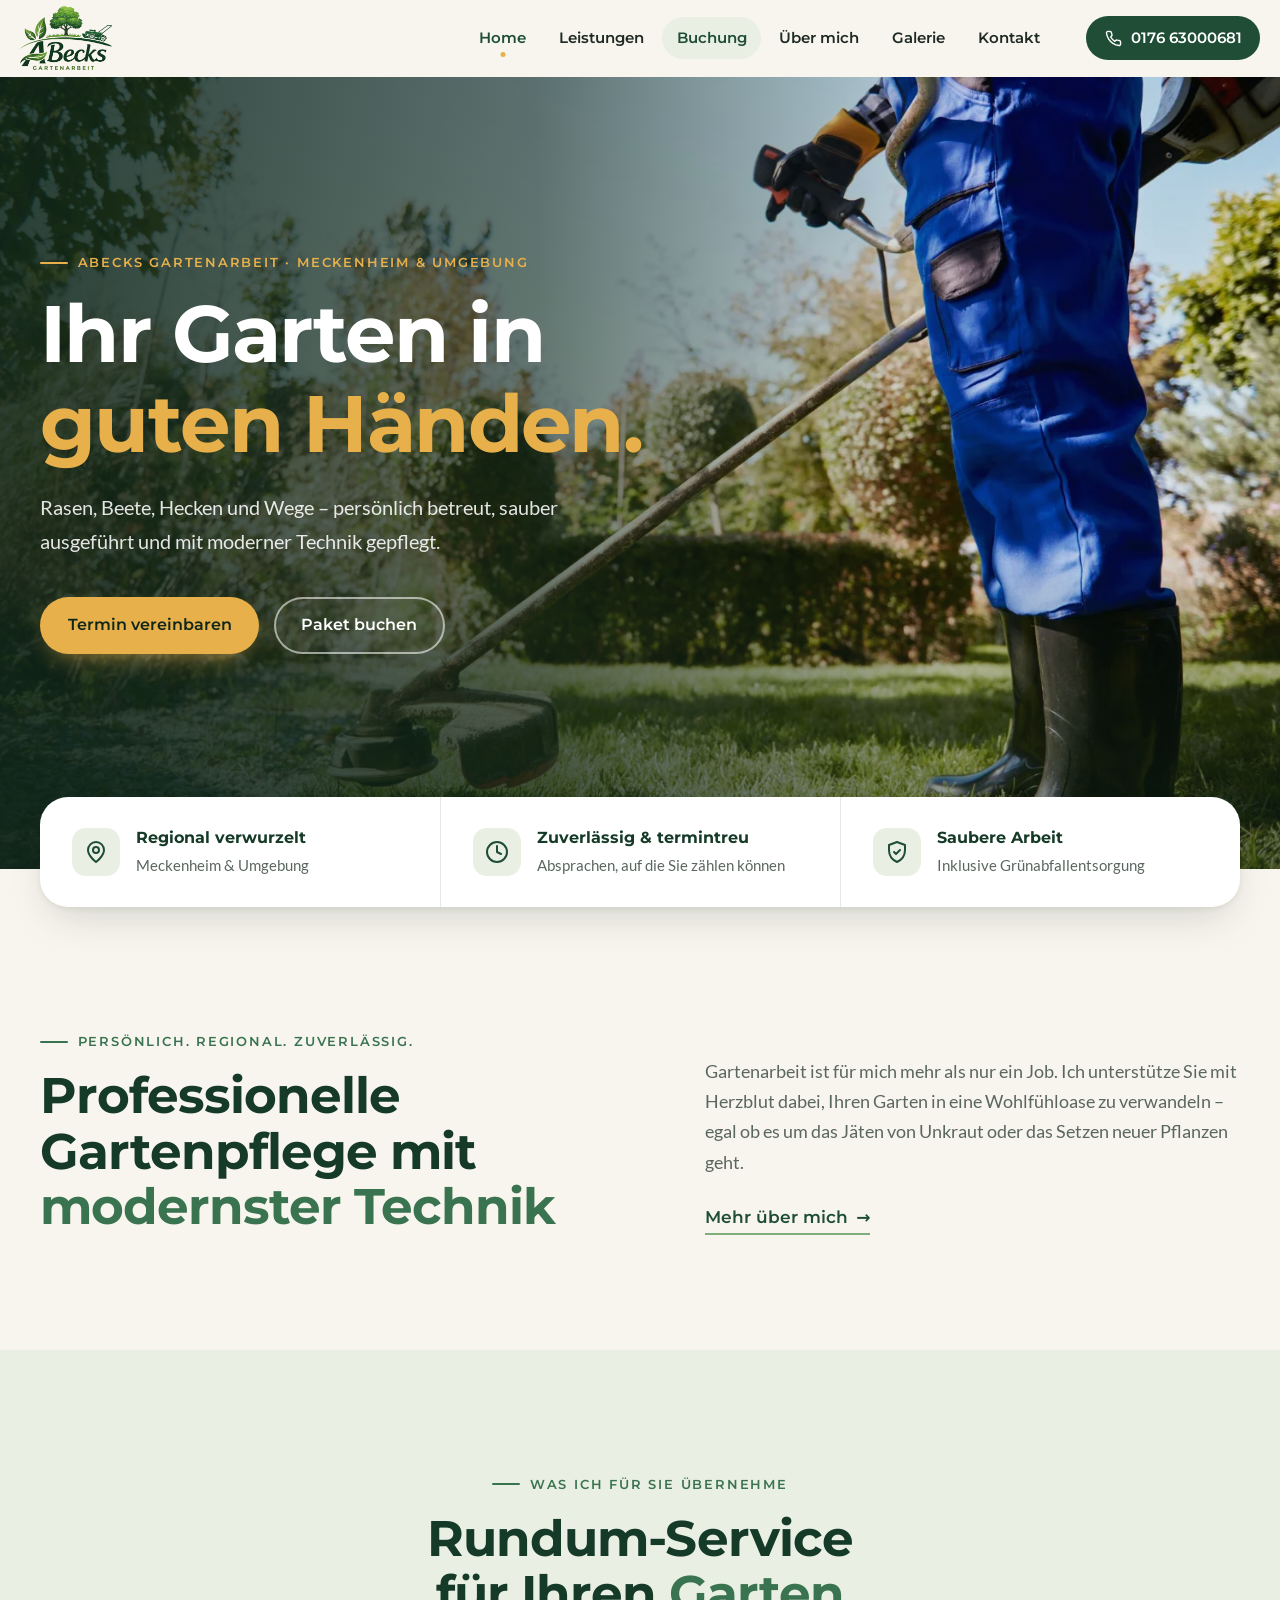
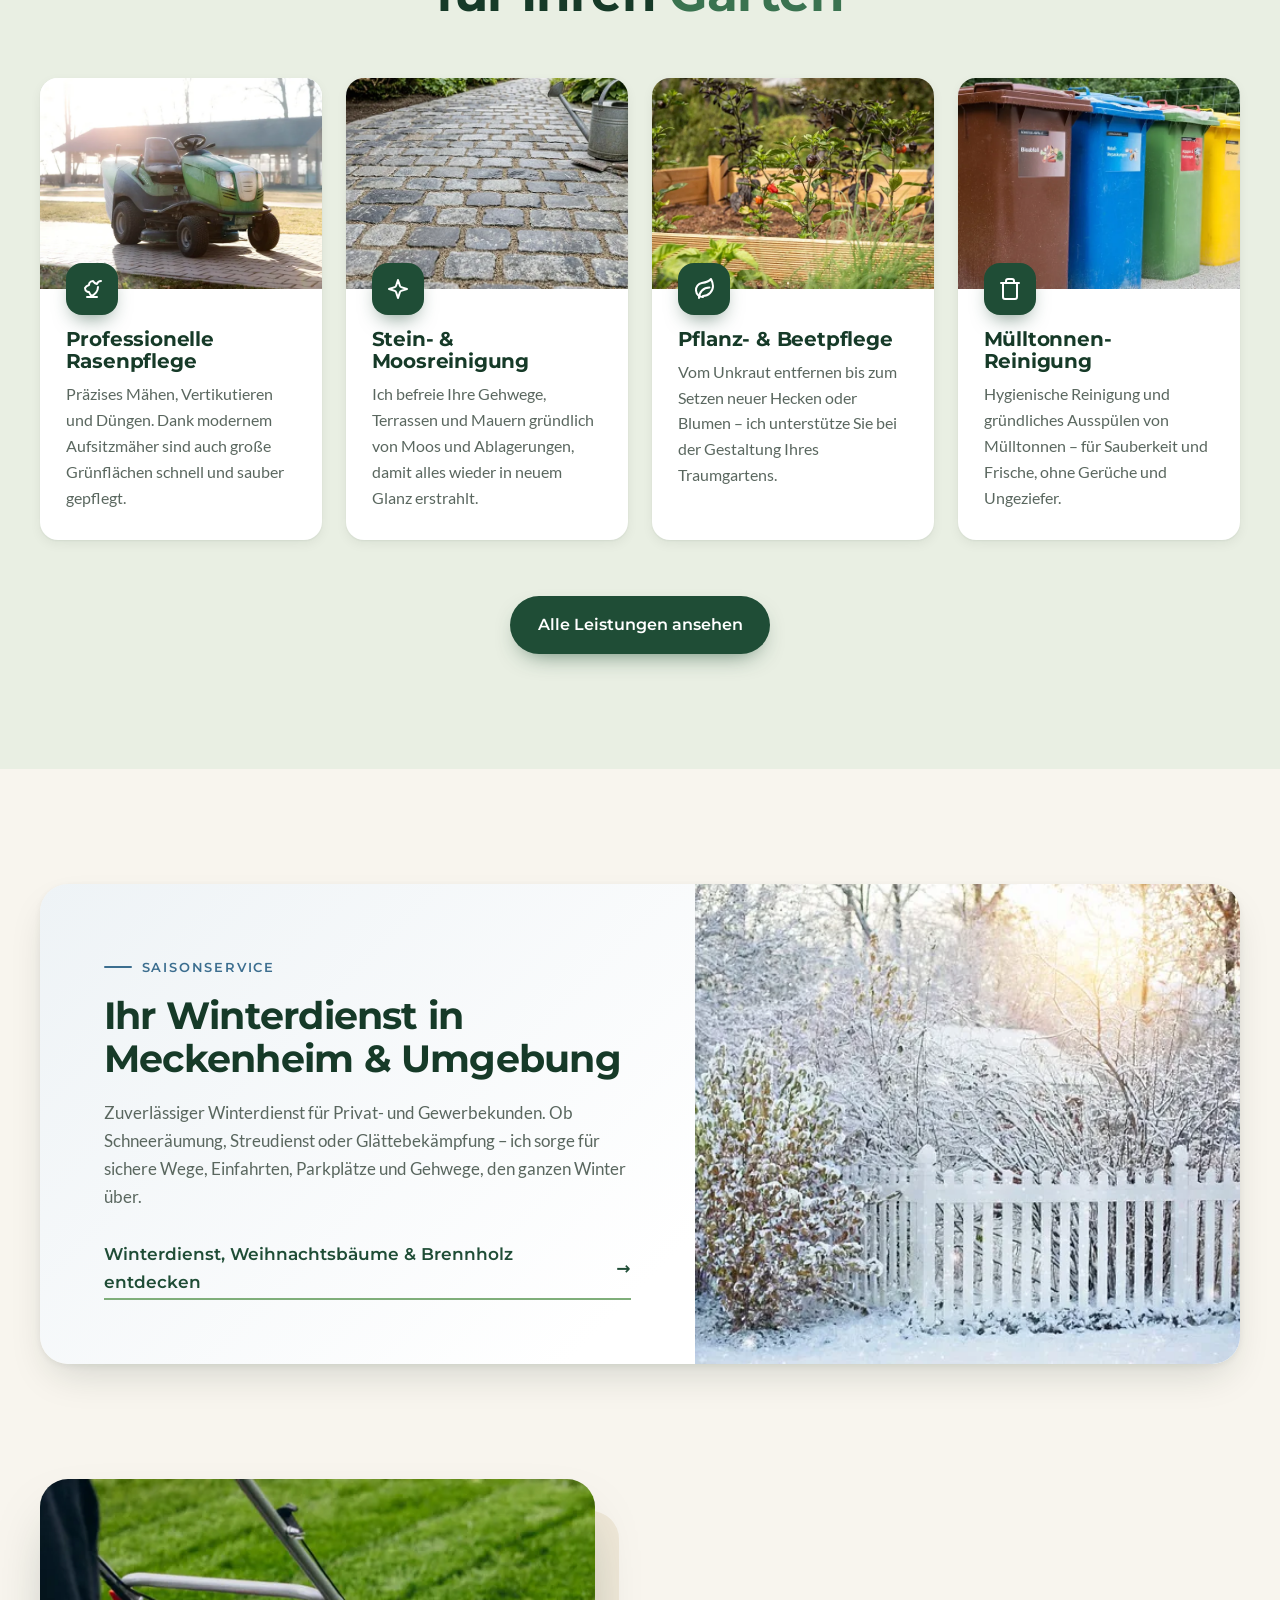
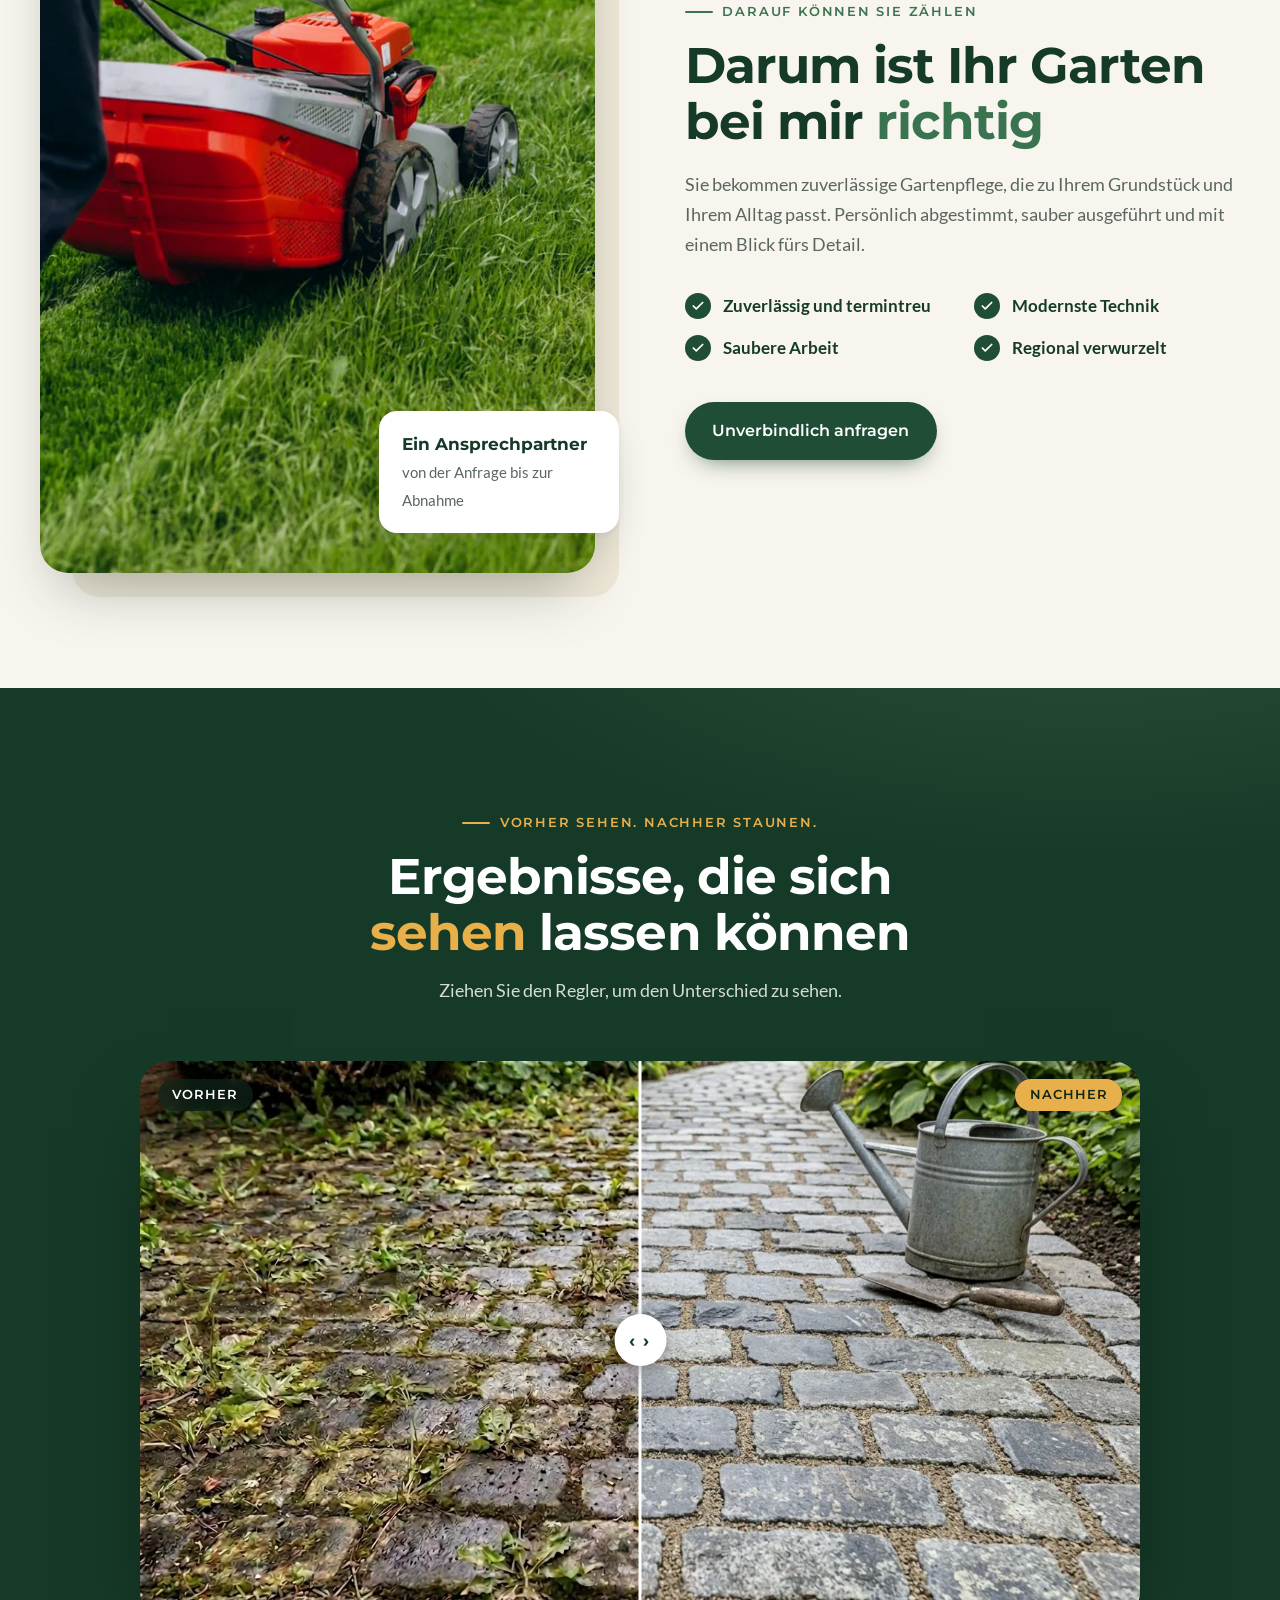
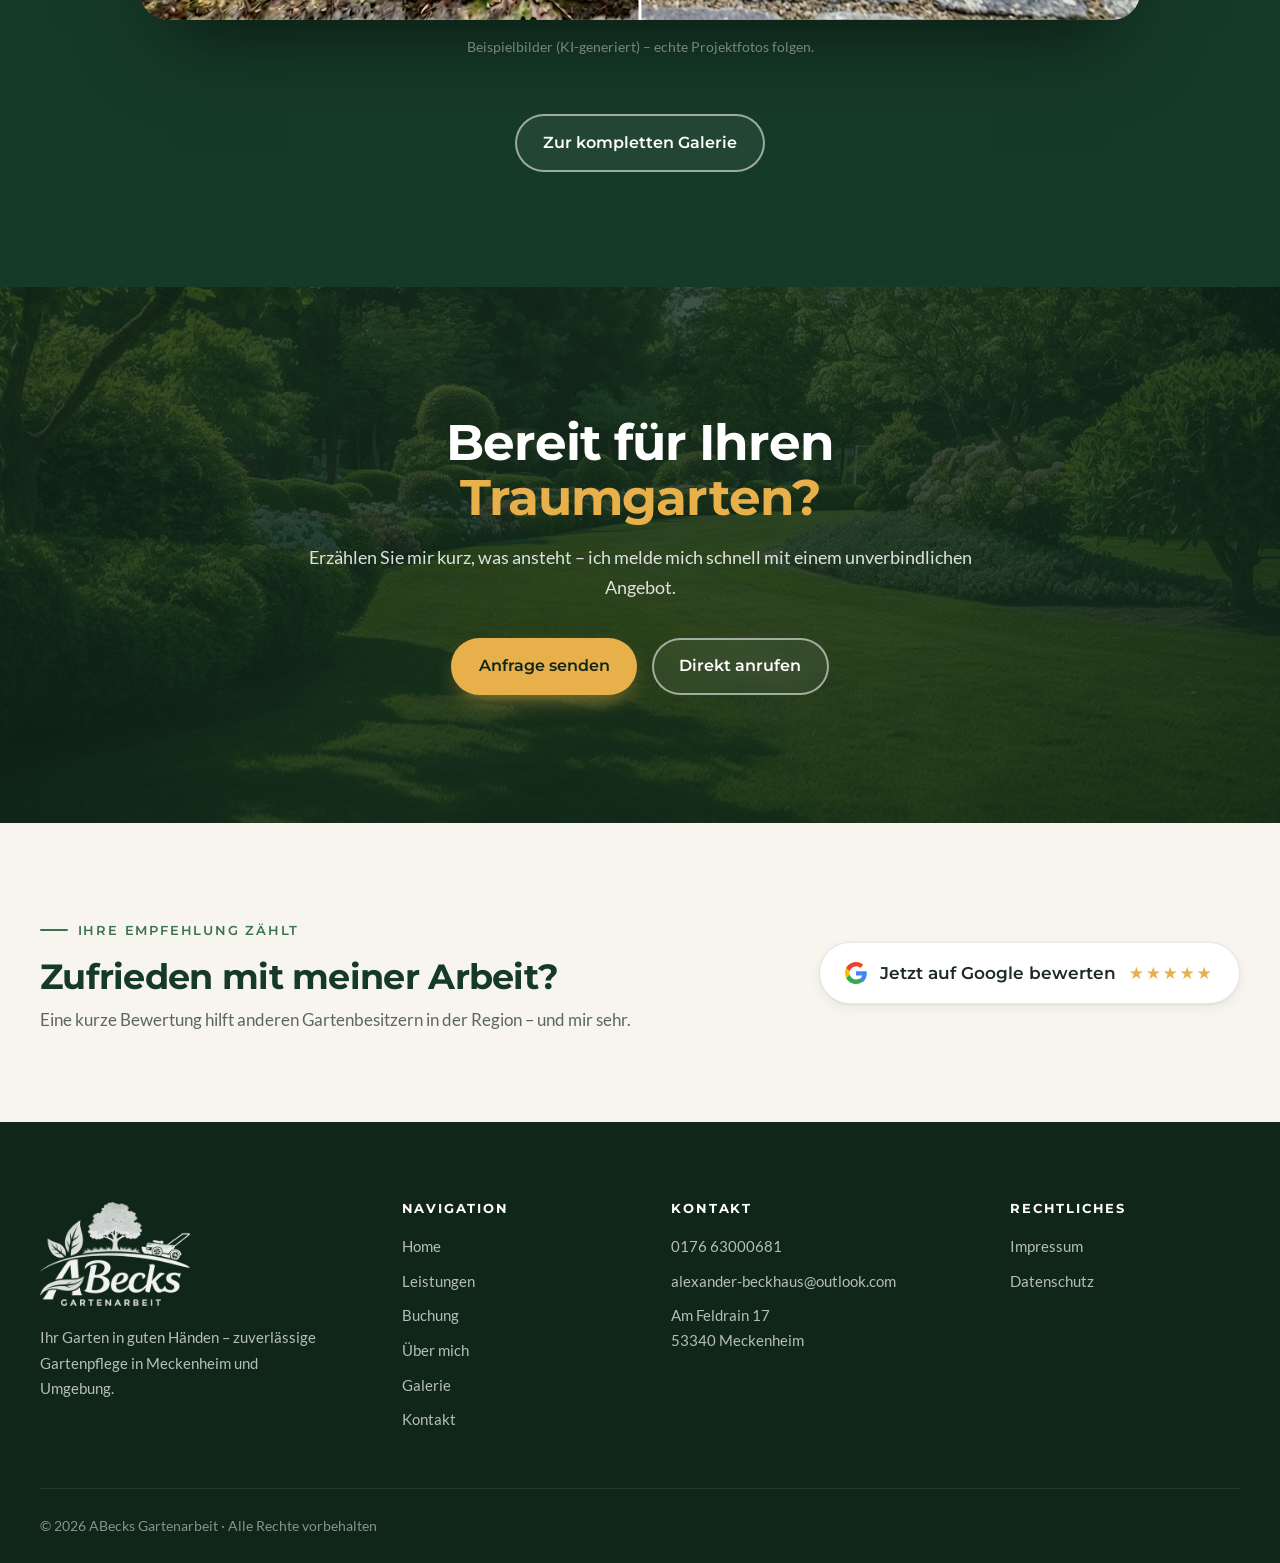
==== commit 469d6873: "Redesign the whole site with a new design system - Replace style.css with styles.css: color tokens, " ====
--- a/index.html
+++ b/index.html
@@ -6,7 +6,7 @@
     <meta name="description" content="Zuverlässige Gartenpflege &amp; Gartengestaltung: Professionelle Rasen-, Beet- und Pflanzpflege sowie Stein- &amp; Moosreinigung. Ich unterstütze Sie bei Ihrem Traumgarten!">
     <title>ABecks Gartenarbeit | Home</title>
         <link rel="canonical" href="https://abecks-gartenhilfe.netlify.app/">
-        <meta name="theme-color" content="#146129">
+        <meta name="theme-color" content="#1f4d36">
         <meta property="og:type" content="website">
         <meta property="og:locale" content="de_DE">
         <meta property="og:site_name" content="ABecks Gartenarbeit">
@@ -39,198 +39,286 @@
             "priceRange": "€€"
         }
         </script>
-    <link rel="stylesheet" href="style.css">
+    <link rel="preload" href="fonts/montserrat-v31-latin-700.woff2" as="font" type="font/woff2" crossorigin>
+    <link rel="preload" href="Bilder/web/hero.webp" as="image">
+    <link rel="stylesheet" href="styles.css">
     <link rel="shortcut icon" href="Bilder/logo.ico" type="image/x-icon">
 </head>
 <body>
-    <header class="header">
-        <div class="logo">
-            <img src="Bilder/logo.jpeg" alt="Logo">
-            <span class="logo-name">ABecks Gartenarbeit</span>
+    <a class="skip-link" href="#inhalt">Zum Inhalt springen</a>
+
+    <header class="site-header">
+        <div class="site-header__inner">
+            <a href="index.html" class="brand" aria-label="ABecks Gartenarbeit – Startseite">
+                <img src="Bilder/logo.webp" alt="ABecks Gartenarbeit" width="360" height="250">
+            </a>
+
+            <nav id="main-navigation" class="site-nav" aria-label="Hauptnavigation">
+                <ul>
+                    <li><a href="index.html" aria-current="page">Home</a></li>
+                    <li><a href="leistungen.html">Leistungen</a></li>
+                    <li><a href="leistungen.html#paket-buchung" class="site-nav__booking">Buchung</a></li>
+                    <li><a href="uebermich.html">Über mich</a></li>
+                    <li><a href="galerie.html">Galerie</a></li>
+                    <li><a href="kontakt.html">Kontakt</a></li>
+                    <li class="site-nav__cta"><a href="tel:+4917663000681" class="btn btn--primary btn--sm">0176 63000681</a></li>
+                </ul>
+            </nav>
+
+            <a href="tel:+4917663000681" class="header-phone">
+                <svg aria-hidden="true" viewBox="0 0 24 24"><path d="M22 16.9v3a2 2 0 0 1-2.2 2 19.8 19.8 0 0 1-8.6-3.1 19.5 19.5 0 0 1-6-6A19.8 19.8 0 0 1 2.1 4.2 2 2 0 0 1 4.1 2h3a2 2 0 0 1 2 1.7c.1 1 .4 1.9.7 2.8a2 2 0 0 1-.5 2.1L8 9.9a16 16 0 0 0 6 6l1.3-1.3a2 2 0 0 1 2.1-.4c.9.3 1.8.6 2.8.7a2 2 0 0 1 1.7 2z"/></svg>
+                <span>0176 63000681</span>
+            </a>
+
+            <button class="burger-menu" id="burgerBtn" type="button" aria-label="Menü öffnen" aria-controls="main-navigation" aria-expanded="false">
+                <span></span>
+                <span></span>
+                <span></span>
+            </button>
         </div>
-
-        <button class="burger-menu" id="burgerBtn" type="button" aria-label="Menü öffnen" aria-controls="main-navigation" aria-expanded="false">
-            <span></span>
-            <span></span>
-            <span></span>
-        </button>
-
-        <nav id="main-navigation" aria-label="Hauptnavigation">
-            <ul>
-                <li><a href="index.html" aria-current="page">Home</a></li>
-                <li><a href="leistungen.html">Leistungen</a></li>
-                <li><a href="uebermich.html">Über mich</a></li>
-                <li><a href="galerie.html">Galerie</a></li>
-                <li><a href="kontakt.html">Kontakt</a></li>
+    </header>
+
+    <main id="inhalt">
+        <section class="hero">
+            <img class="hero__bg" src="Bilder/web/hero.webp" alt="" width="1500" height="1008" fetchpriority="high">
+            <div class="container hero__content">
+                <p class="eyebrow eyebrow--light">ABecks Gartenarbeit · Meckenheim &amp; Umgebung</p>
+                <h1>Ihr Garten in <em>guten Händen.</em></h1>
+                <p class="hero__lead">Rasen, Beete, Hecken und Wege – persönlich betreut, sauber ausgeführt und mit moderner Technik gepflegt.</p>
+                <div class="btn-group">
+                    <a href="kontakt.html" class="btn btn--primary">Termin vereinbaren</a>
+                    <a href="leistungen.html#paket-buchung" class="btn btn--ghost">Paket buchen</a>
+                </div>
+            </div>
+        </section>
+
+        <div class="container">
+            <ul class="trust-bar">
+                <li>
+                    <svg aria-hidden="true" viewBox="0 0 24 24"><path d="M20 10c0 6-8 12-8 12s-8-6-8-12a8 8 0 0 1 16 0Z"/><circle cx="12" cy="10" r="3"/></svg>
+                    <div><strong>Regional verwurzelt</strong><span>Meckenheim &amp; Umgebung</span></div>
+                </li>
+                <li>
+                    <svg aria-hidden="true" viewBox="0 0 24 24"><circle cx="12" cy="12" r="10"/><path d="M12 6v6l4 2"/></svg>
+                    <div><strong>Zuverlässig &amp; termintreu</strong><span>Absprachen, auf die Sie zählen können</span></div>
+                </li>
+                <li>
+                    <svg aria-hidden="true" viewBox="0 0 24 24"><path d="M12 22c5.5-2.5 8-6.5 8-12V5l-8-3-8 3v5c0 5.5 2.5 9.5 8 12Z"/><path d="m9 12 2 2 4-4"/></svg>
+                    <div><strong>Saubere Arbeit</strong><span>Inklusive Grünabfallentsorgung</span></div>
+                </li>
             </ul>
-        </nav>
-    </header>
-
-    <main>
-        <section class="hero-index">
-            <div class="hero-index-content">
-                <p class="hero-eyebrow">Gartenpflege in Meckenheim & Umgebung</p>
-                <h1>ABecks Gartenarbeit</h1>
-                <p class="hero-lead">Ihr <span>Garten</span> in guten Händen</p>
-                <div class="index-buttons">
-                    <a href="kontakt.html" class="index-button-prm">Termin vereinbaren</a>
-                    <a href="leistungen.html#paket-buchung" class="index-button-sec">Paket buchen</a>
-                 </div>
-            </div>
-        </section>
-
-        <section class="vorstellung intro-section">
-            <p class="section-kicker">Persönlich. Regional. Zuverlässig.</p>
-            <h2>Professionelle <span>Gartenpflege</span> mit modernster Technik</h2>
-            <p id="vorstellung-p">Gartenarbeit ist für mich mehr als nur ein Job. Ich unterstütze Sie mit Herzblut dabei, Ihren Garten in eine Wohlfühloase zu verwandeln – egal ob es um das Jäten von Unkraut oder das Setzen neuer Pflanzen geht.</p>
-        </section>
-                
-        <section class="index-aufsitz">
-            <div class="aufsitz-text">
-                <p class="section-kicker">Saisonservice</p>
-                <h3>Ihr Winterdienst in Meckenheim & Umgebung</h3>
-                <p>Zuverlässiger <span class="highlight">Winterdienst</span> für Privat- und Gewerbekunden. Wir sorgen für sichere Wege und freie Flächen – den ganzen Winter über. Ob Schneeräumung, Streudienst oder Glättebekämpfung – wir sind Ihr zuverlässiger Partner für sichere Wege, Einfahrten, Parkplätze und Gehwege.</p>
-                <a href="leistungen.html#saisonale-leistungen" class="winterdienst-link">Winterdienst & Weihnachtsbäume entdecken</a>
-            </div>
-            <div class="aufsitz-image">
-                <img src="Bilder/winterdienst.jpeg" alt="Winterdienst in Aktion">
-            </div>
-        </section>
-       
-
-        <section class="leistungs-teaser services-section">
-            <p class="section-kicker">Was ich für Sie übernehme</p>
-            <h2>Rundum-Service für Ihren <span>Garten</span></h2>
-            <div class="angebote-container">
-                <div class="angebote-card">
-                    <svg xmlns="http://www.w3.org/2000/svg" width="24" height="24" viewBox="0 0 24 24" fill="none" stroke="currentColor" stroke-width="2" stroke-linecap="round" stroke-linejoin="round" class="lucide lucide-sprout">
-                        <path d="M7 20h10"/><path d="M10 20c5.5-2.5 8-6.4 8-10"/><path d="M21 4c-3 0-4 3-4 3s-3-1-4-3c-4 0-4 4-4 4s-3 1-4 3c0 4 4 4 4 4s1 3 3 4"/>
-                    </svg>
-                    <h4>Professionelle Rasenpflege</h4>
-                    <p>Präzises Mähen, Vertikutieren und Düngen. Dank modernem Aufsitzmäher sind auch große Grünflächen schnell und sauber gepflegt.</p>
-                </div>
-
-                <div class="angebote-card">
-                    <svg xmlns="http://www.w3.org/2000/svg" width="24" height="24" viewBox="0 0 24 24" fill="none" stroke="currentColor" stroke-width="2" stroke-linecap="round" stroke-linejoin="round" class="lucide lucide-sparkles">
-                        <path d="m12 3-1.912 5.813a2 2 0 0 1-1.275 1.275L3 12l5.813 1.912a2 2 0 0 1 1.275 1.275L12 21l1.912-5.813a2 2 0 0 1 1.275-1.275L21 12l-5.813-1.912a2 2 0 0 1-1.275-1.275L12 3Z"/>
-                        <path d="M5 3v4"/><path d="M3 5h4"/><path d="M21 17v4"/><path d="M19 19h4"/>
-                    </svg>
-                    <h4>Stein- & Moosreinigung</h4>
-                    <p>Ich befreie Ihre Gehwege, Terrassen und Mauern gründlich von Moos und Ablagerungen, damit alles wieder in neuem Glanz erstrahlt.</p>
-                </div>
-
-                <div class="angebote-card">
-                    <svg xmlns="http://www.w3.org/2000/svg" width="24" height="24" viewBox="0 0 24 24" fill="none" stroke="currentColor" stroke-width="2" stroke-linecap="round" stroke-linejoin="round" class="lucide lucide-leaf">
-                        <path d="M11 20A7 7 0 0 1 9.8 6.1C15.5 5 17 4.48 19 2c1 2 2 4.5 2 7c0 5.5-4.5 10-10 10Z"/>
-                        <path d="M7 21c0-6.03 4.47-10.5 10.5-10.5"/>
-                    </svg>
-                    <h4>Pflanz- & Beetpflege</h4>
-                    <p>Vom Unkraut entfernen bis zum Setzen neuer Hecken oder Blumen – ich unterstütze Sie bei der Gestaltung Ihres Traumgartens.</p>
-                </div>
-
-                <div class="angebote-card">
-                    <svg xmlns="http://www.w3.org/2000/svg" width="24" height="24" viewBox="0 0 24 24" fill="none" stroke="currentColor" stroke-width="2" stroke-linecap="round" stroke-linejoin="round" class="lucide lucide-trash-2">
-                        <path d="M3 6h18"/><path d="M19 6v14c0 1-1 2-2 2H7c-1 0-2-1-2-2V6"/><path d="M8 6V4c0-1 1-2 2-2h4c1 0 2 1 2 2v2"/><line x1="10" x2="10" y1="11" y2="17"/><line x1="14" x2="14" y1="11" y2="17"/>
-                    </svg>
-                    <h4>Mülltonnen-Reinigung</h4>
-                    <p>Hygienische Reinigung und gründliches Ausspülen von Mülltonnen. Ich sorge für Sauberkeit und Frische, um Gerüche und Ungeziefer zu vermeiden.</p>
-                </div>
-            </div>
-
-            <a href="leistungen.html">Alle Leistungen</a>
-        </section>
-
-        <section class="warum-abecks trust-section">
-            <p class="section-kicker">Darauf können Sie zählen</p>
-            <div class="container-warum">
-                
-                <div class="container-warum-image">
-                    <img src="Bilder/mähen.jpg" alt="Ein Rasenmäher bei der Arbeit">
-                </div>
-                
-                <div class="container-warum-text">
-                    <h2>Darum ist Ihr <span>Garten</span> bei mir richtig</h2>
-                    <p class="trust-lead">Sie bekommen zuverlässige Gartenpflege, die zu Ihrem Grundstück und Ihrem Alltag passt. Persönlich abgestimmt, sauber ausgeführt und mit einem Blick fürs Detail.</p>
-                    <ul>
+        </div>
+
+        <section class="section intro">
+            <div class="container intro__grid" data-reveal>
+                <div>
+                    <p class="eyebrow">Persönlich. Regional. Zuverlässig.</p>
+                    <h2>Professionelle Gartenpflege mit <em>modernster Technik</em></h2>
+                </div>
+                <div class="intro__text">
+                    <p>Gartenarbeit ist für mich mehr als nur ein Job. Ich unterstütze Sie mit Herzblut dabei, Ihren Garten in eine Wohlfühloase zu verwandeln – egal ob es um das Jäten von Unkraut oder das Setzen neuer Pflanzen geht.</p>
+                    <a href="uebermich.html" class="link-arrow">Mehr über mich</a>
+                </div>
+            </div>
+        </section>
+
+        <section class="section section--tint services">
+            <div class="container">
+                <header class="section-head" data-reveal>
+                    <p class="eyebrow">Was ich für Sie übernehme</p>
+                    <h2>Rundum-Service für Ihren <em>Garten</em></h2>
+                </header>
+
+                <div class="card-grid">
+                    <article class="service-card" data-reveal>
+                        <div class="service-card__media"><img src="Bilder/web/rasen.webp" alt="Aufsitzmäher auf einer Rasenfläche" width="800" height="534" loading="lazy"></div>
+                        <div class="service-card__body">
+                            <span class="service-card__icon"><svg aria-hidden="true" viewBox="0 0 24 24"><path d="M7 20h10"/><path d="M10 20c5.5-2.5 8-6.4 8-10"/><path d="M21 4c-3 0-4 3-4 3s-3-1-4-3c-4 0-4 4-4 4s-3 1-4 3c0 4 4 4 4 4s1 3 3 4"/></svg></span>
+                            <h3>Professionelle Rasenpflege</h3>
+                            <p>Präzises Mähen, Vertikutieren und Düngen. Dank modernem Aufsitzmäher sind auch große Grünflächen schnell und sauber gepflegt.</p>
+                        </div>
+                    </article>
+
+                    <article class="service-card" data-reveal>
+                        <div class="service-card__media"><img src="Bilder/web/stein.webp" alt="Frisch gereinigter Pflasterweg" width="800" height="447" loading="lazy"></div>
+                        <div class="service-card__body">
+                            <span class="service-card__icon"><svg aria-hidden="true" viewBox="0 0 24 24"><path d="m12 3-1.9 5.8a2 2 0 0 1-1.3 1.3L3 12l5.8 1.9a2 2 0 0 1 1.3 1.3L12 21l1.9-5.8a2 2 0 0 1 1.3-1.3L21 12l-5.8-1.9a2 2 0 0 1-1.3-1.3Z"/></svg></span>
+                            <h3>Stein- &amp; Moosreinigung</h3>
+                            <p>Ich befreie Ihre Gehwege, Terrassen und Mauern gründlich von Moos und Ablagerungen, damit alles wieder in neuem Glanz erstrahlt.</p>
+                        </div>
+                    </article>
+
+                    <article class="service-card" data-reveal>
+                        <div class="service-card__media"><img src="Bilder/web/beet.webp" alt="Gepflegtes Hochbeet mit Pflanzen" width="800" height="504" loading="lazy"></div>
+                        <div class="service-card__body">
+                            <span class="service-card__icon"><svg aria-hidden="true" viewBox="0 0 24 24"><path d="M11 20A7 7 0 0 1 9.8 6.1C15.5 5 17 4.48 19 2c1 2 2 4.5 2 7 0 5.5-4.5 10-10 10Z"/><path d="M7 21c0-6 4.5-10.5 10.5-10.5"/></svg></span>
+                            <h3>Pflanz- &amp; Beetpflege</h3>
+                            <p>Vom Unkraut entfernen bis zum Setzen neuer Hecken oder Blumen – ich unterstütze Sie bei der Gestaltung Ihres Traumgartens.</p>
+                        </div>
+                    </article>
+
+                    <article class="service-card" data-reveal>
+                        <div class="service-card__media"><img src="Bilder/web/muelltonnen.webp" alt="Saubere Mülltonnen in einer Reihe" width="800" height="450" loading="lazy"></div>
+                        <div class="service-card__body">
+                            <span class="service-card__icon"><svg aria-hidden="true" viewBox="0 0 24 24"><path d="M3 6h18"/><path d="M19 6v14c0 1-1 2-2 2H7c-1 0-2-1-2-2V6"/><path d="M8 6V4c0-1 1-2 2-2h4c1 0 2 1 2 2v2"/></svg></span>
+                            <h3>Mülltonnen-Reinigung</h3>
+                            <p>Hygienische Reinigung und gründliches Ausspülen von Mülltonnen – für Sauberkeit und Frische, ohne Gerüche und Ungeziefer.</p>
+                        </div>
+                    </article>
+                </div>
+
+                <div class="section-foot">
+                    <a href="leistungen.html" class="btn btn--dark">Alle Leistungen ansehen</a>
+                </div>
+            </div>
+        </section>
+
+        <section class="section winter">
+            <div class="container">
+                <div class="winter__card" data-reveal>
+                    <div class="winter__text">
+                        <p class="eyebrow">Saisonservice</p>
+                        <h2>Ihr Winterdienst in Meckenheim &amp; Umgebung</h2>
+                        <p>Zuverlässiger Winterdienst für Privat- und Gewerbekunden. Ob Schneeräumung, Streudienst oder Glättebekämpfung – ich sorge für sichere Wege, Einfahrten, Parkplätze und Gehwege, den ganzen Winter über.</p>
+                        <a href="leistungen.html#saisonale-leistungen" class="link-arrow">Winterdienst, Weihnachtsbäume &amp; Brennholz entdecken</a>
+                    </div>
+                    <div class="winter__media">
+                        <img src="Bilder/web/winter.webp" alt="Verschneiter Garten mit weißem Zaun" width="640" height="427" loading="lazy">
+                    </div>
+                </div>
+            </div>
+        </section>
+
+        <section class="section why">
+            <div class="container why__grid">
+                <div class="why__media" data-reveal>
+                    <img src="Bilder/web/maehen.webp" alt="Ein Rasenmäher bei der Arbeit" width="1100" height="733" loading="lazy">
+                    <div class="why__badge">
+                        <strong>Ein Ansprechpartner</strong>
+                        <span>von der Anfrage bis zur Abnahme</span>
+                    </div>
+                </div>
+                <div class="why__text" data-reveal>
+                    <p class="eyebrow">Darauf können Sie zählen</p>
+                    <h2>Darum ist Ihr Garten bei mir <em>richtig</em></h2>
+                    <p class="lead">Sie bekommen zuverlässige Gartenpflege, die zu Ihrem Grundstück und Ihrem Alltag passt. Persönlich abgestimmt, sauber ausgeführt und mit einem Blick fürs Detail.</p>
+                    <ul class="check-list">
                         <li>Zuverlässig und termintreu</li>
                         <li>Modernste Technik</li>
                         <li>Saubere Arbeit</li>
                         <li>Regional verwurzelt</li>
                     </ul>
-                    <a href="kontakt.html" class="trust-link">Unverbindlich anfragen</a>
-                </div>
-            </div>
-        </section>
-
-        <section class="galerie results-section">
-            <p class="section-kicker">Vorher sehen. Nachher staunen.</p>
-            <h2>Ergebnisse, die sich <span>sehen</span> lassen können</h2>
-            <p>Ein kleiner Einblick in meine tägliche Arbeit</p>
-            <div class="index-bilder-container">
-                <div id="bild1">
-                    <img src="Bilder/vorher.jpeg" alt="Ein Beet mit viel Unkraut">
-                    <span class="ai-note">KI-generiert</span>
-                </div>
-                <div id="bild2">
-                    <img src="Bilder/nachher.jpeg" alt="Ein Beet ohne Unkraut">
-                    <span class="ai-note">KI-generiert</span>
-                </div>
-            </div>
-            <a href="galerie.html">Zur kompletten Galerie</a>
-        </section>
-
-        <section class="bewertung-section review-section">
-            <p class="section-kicker">Ihre Empfehlung zählt</p>
-            <a href="https://search.google.com/local/writereview?placeid=ChIJf6sIyBMdv0cRXvU0mljqxgQ" target="_blank" rel="noopener noreferrer" class="google-review-btn">
-    <!-- Offizielles Google G-Logo als SVG -->
-                <svg class="google-icon" width="20" height="20" viewBox="0 0 24 24">
-                    <path fill="#4285F4" d="M23.745 12.27c0-.7-.06-1.4-.19-2.07H12v4.51h6.6c-.29 1.52-1.14 2.82-2.4 3.68v3.05h3.88c2.27-2.09 3.665-5.17 3.665-9.17z"/>
-                    <path fill="#34A853" d="M12 24c3.24 0 5.95-1.08 7.93-2.91l-3.88-3.05c-1.08.72-2.45 1.16-4.05 1.16-3.12 0-5.77-2.11-6.72-4.96H1.26v3.15C3.25 21.32 7.31 24 12 24z"/>
-                    <path fill="#FBBC05" d="M5.28 14.24c-.25-.72-.38-1.49-.38-2.24s.13-1.52.38-2.24V6.61H1.26C.46 8.22 0 10.06 0 12s.46 3.78 1.26 5.39l4.02-3.15z"/>
-                    <path fill="#EA4335" d="M12 4.75c1.77 0 3.35.61 4.6 1.8l3.42-3.42C17.95 1.19 15.24 0 12 0 7.31 0 3.25 2.68 1.26 6.61l4.02 3.15c.95-2.85 3.6-4.96 6.72-4.96z"/>
-                </svg>
-    
-                <span>Jetzt auf </span>
-                <span class="google-text">
-                    <span class="g-blue">G</span><span class="g-red">o</span><span class="g-yellow">o</span><span class="g-blue">g</span><span class="g-green">l</span><span class="g-red">e</span>
-                </span>
-                <span> bewerten</span>
-            </a>
-        </section>
-
+                    <a href="kontakt.html" class="btn btn--dark">Unverbindlich anfragen</a>
+                </div>
+            </div>
+        </section>
+
+        <section class="section section--dark results">
+            <div class="container">
+                <header class="section-head" data-reveal>
+                    <p class="eyebrow eyebrow--light">Vorher sehen. Nachher staunen.</p>
+                    <h2>Ergebnisse, die sich <em>sehen</em> lassen können</h2>
+                    <p>Ziehen Sie den Regler, um den Unterschied zu sehen.</p>
+                </header>
+
+                <figure class="compare" data-reveal>
+                    <div class="compare__frame" style="--pos: 50%">
+                        <img src="Bilder/web/vorher.webp" alt="Pflasterweg vorher: voller Unkraut und Moos" width="1375" height="768" loading="lazy">
+                        <img class="compare__after" src="Bilder/web/nachher.webp" alt="Pflasterweg nachher: sauber und frisch verfugt" width="1376" height="768" loading="lazy">
+                        <span class="compare__label compare__label--before">Vorher</span>
+                        <span class="compare__label compare__label--after">Nachher</span>
+                        <span class="compare__handle" aria-hidden="true"></span>
+                        <input class="compare__range" type="range" min="0" max="100" value="50" aria-label="Vorher-Nachher-Vergleich">
+                    </div>
+                    <figcaption>Beispielbilder (KI-generiert) – echte Projektfotos folgen.</figcaption>
+                </figure>
+
+                <div class="section-foot">
+                    <a href="galerie.html" class="btn btn--ghost">Zur kompletten Galerie</a>
+                </div>
+            </div>
+        </section>
+
+        <section class="cta">
+            <img class="cta__bg" src="Bilder/web/cta.webp" alt="" width="1500" height="655" loading="lazy">
+            <div class="container cta__content" data-reveal>
+                <h2>Bereit für Ihren <em>Traumgarten?</em></h2>
+                <p>Erzählen Sie mir kurz, was ansteht – ich melde mich schnell mit einem unverbindlichen Angebot.</p>
+                <div class="btn-group">
+                    <a href="kontakt.html" class="btn btn--primary">Anfrage senden</a>
+                    <a href="tel:+4917663000681" class="btn btn--ghost">Direkt anrufen</a>
+                </div>
+            </div>
+        </section>
+
+        <section class="section review">
+            <div class="container review__inner" data-reveal>
+                <div>
+                    <p class="eyebrow">Ihre Empfehlung zählt</p>
+                    <h2>Zufrieden mit meiner Arbeit?</h2>
+                    <p>Eine kurze Bewertung hilft anderen Gartenbesitzern in der Region – und mir sehr.</p>
+                </div>
+                <a href="https://search.google.com/local/writereview?placeid=ChIJf6sIyBMdv0cRXvU0mljqxgQ" target="_blank" rel="noopener noreferrer" class="google-review">
+                    <svg class="google-review__icon" width="22" height="22" viewBox="0 0 24 24" aria-hidden="true">
+                        <path fill="#4285F4" d="M23.745 12.27c0-.7-.06-1.4-.19-2.07H12v4.51h6.6c-.29 1.52-1.14 2.82-2.4 3.68v3.05h3.88c2.27-2.09 3.665-5.17 3.665-9.17z"/>
+                        <path fill="#34A853" d="M12 24c3.24 0 5.95-1.08 7.93-2.91l-3.88-3.05c-1.08.72-2.45 1.16-4.05 1.16-3.12 0-5.77-2.11-6.72-4.96H1.26v3.15C3.25 21.32 7.31 24 12 24z"/>
+                        <path fill="#FBBC05" d="M5.28 14.24c-.25-.72-.38-1.49-.38-2.24s.13-1.52.38-2.24V6.61H1.26C.46 8.22 0 10.06 0 12s.46 3.78 1.26 5.39l4.02-3.15z"/>
+                        <path fill="#EA4335" d="M12 4.75c1.77 0 3.35.61 4.6 1.8l3.42-3.42C17.95 1.19 15.24 0 12 0 7.31 0 3.25 2.68 1.26 6.61l4.02 3.15c.95-2.85 3.6-4.96 6.72-4.96z"/>
+                    </svg>
+                    <span>Jetzt auf Google bewerten</span>
+                    <span class="google-review__stars" aria-hidden="true">★★★★★</span>
+                </a>
+            </div>
+        </section>
     </main>
 
-        <footer class="main-footer">
-            <div class="footer-container">
-                <div class="footer-column">
-                    <h3 class="footer-logo">ABecks Gartenarbeit</h3>
-                    <p>Ihr Garten in guten Händen</p>
-                </div>
-
-                <div class="footer-column">
-                    <h4>Quick Links</h4>
-                    <ul>
-                        <li><a href="index.html">Home</a></li>
-                        <li><a href="uebermich.html">Über mich</a></li>
-                        <li><a href="leistungen.html">Leistungen</a></li>
-                        <li><a href="kontakt.html">Kontakt</a></li>
-                    </ul>
-                </div>
-
-                <div class="footer-column">
-                    <h4>Rechtliches</h4>
-                    <ul>
-                        <li><a href="rechtliches.html#impressum">Impressum</a></li>
-                        <li><a href="rechtliches.html#datenschutz">Datenschutz</a></li>
-                    </ul>
-                </div>
-            </div>
-            
-            <div class="footer-bottom">
-                <p>© 2026 ABecks | Alle Rechte vorbehalten</p>
-            </div>
-        </footer>
+    <footer class="site-footer">
+        <div class="container site-footer__grid">
+            <div class="site-footer__brand">
+                <img src="Bilder/logo-hell.webp" alt="ABecks Gartenarbeit" width="360" height="250" loading="lazy">
+                <p>Ihr Garten in guten Händen – zuverlässige Gartenpflege in Meckenheim und Umgebung.</p>
+            </div>
+
+            <div>
+                <h3>Navigation</h3>
+                <ul>
+                    <li><a href="index.html">Home</a></li>
+                    <li><a href="leistungen.html">Leistungen</a></li>
+                    <li><a href="leistungen.html#paket-buchung">Buchung</a></li>
+                    <li><a href="uebermich.html">Über mich</a></li>
+                    <li><a href="galerie.html">Galerie</a></li>
+                    <li><a href="kontakt.html">Kontakt</a></li>
+                </ul>
+            </div>
+
+            <div>
+                <h3>Kontakt</h3>
+                <ul>
+                    <li><a href="tel:+4917663000681">0176 63000681</a></li>
+                    <li><a href="mailto:alexander-beckhaus@outlook.com">alexander-beckhaus@outlook.com</a></li>
+                    <li>Am Feldrain 17<br>53340 Meckenheim</li>
+                </ul>
+            </div>
+
+            <div>
+                <h3>Rechtliches</h3>
+                <ul>
+                    <li><a href="rechtliches.html#impressum">Impressum</a></li>
+                    <li><a href="rechtliches.html#datenschutz">Datenschutz</a></li>
+                </ul>
+            </div>
+        </div>
+
+        <div class="container site-footer__bottom">
+            <p>© 2026 ABecks Gartenarbeit · Alle Rechte vorbehalten</p>
+        </div>
+    </footer>
+
+    <a href="tel:+4917663000681" class="call-fab" aria-label="Jetzt anrufen: 0176 63000681">
+        <svg aria-hidden="true" viewBox="0 0 24 24"><path d="M22 16.9v3a2 2 0 0 1-2.2 2 19.8 19.8 0 0 1-8.6-3.1 19.5 19.5 0 0 1-6-6A19.8 19.8 0 0 1 2.1 4.2 2 2 0 0 1 4.1 2h3a2 2 0 0 1 2 1.7c.1 1 .4 1.9.7 2.8a2 2 0 0 1-.5 2.1L8 9.9a16 16 0 0 0 6 6l1.3-1.3a2 2 0 0 1 2.1-.4c.9.3 1.8.6 2.8.7a2 2 0 0 1 1.7 2z"/></svg>
+        <span>Anrufen</span>
+    </a>
 
     <script src="script.js"></script>
 </body>
-</html>+</html>
--- a/styles.css
+++ b/styles.css
@@ -0,0 +1,2308 @@
+/* ==========================================
+   ABecks Gartenarbeit – Design-System
+   Lokale Schriften (DSGVO-konform)
+   ========================================== */
+
+@font-face {
+    font-display: swap;
+    font-family: 'Montserrat';
+    font-style: normal;
+    font-weight: 600;
+    src: url('fonts/montserrat-v31-latin-600.woff2') format('woff2');
+}
+@font-face {
+    font-display: swap;
+    font-family: 'Montserrat';
+    font-style: normal;
+    font-weight: 700;
+    src: url('fonts/montserrat-v31-latin-700.woff2') format('woff2');
+}
+@font-face {
+    font-display: swap;
+    font-family: 'Lato';
+    font-style: normal;
+    font-weight: 400;
+    src: url('fonts/lato-v25-latin-regular.woff2') format('woff2');
+}
+@font-face {
+    font-display: swap;
+    font-family: 'Lato';
+    font-style: italic;
+    font-weight: 400;
+    src: url('fonts/lato-v25-latin-italic.woff2') format('woff2');
+}
+@font-face {
+    font-display: swap;
+    font-family: 'Lato';
+    font-style: normal;
+    font-weight: 700;
+    src: url('fonts/lato-v25-latin-700.woff2') format('woff2');
+}
+
+/* ==========================================
+   Tokens
+   ========================================== */
+
+:root {
+    --green-950: #0f2619;
+    --green-900: #163a28;
+    --green-800: #1f4d36;
+    --green-600: #3a7350;
+    --green-400: #7fae7a;
+    --sage-100: #e9efe3;
+    --cream: #f8f5ee;
+    --sand: #efe8d8;
+    --white: #ffffff;
+    --accent: #e8b04b;
+    --accent-hover: #f0c063;
+
+    --text: #1e2a23;
+    --muted: #5a675f;
+    --line: rgba(31, 77, 54, 0.12);
+
+    --font-head: 'Montserrat', system-ui, sans-serif;
+    --font-body: 'Lato', system-ui, sans-serif;
+
+    --radius-sm: 10px;
+    --radius: 18px;
+    --radius-lg: 28px;
+
+    --shadow-sm: 0 1px 2px rgba(15, 38, 25, 0.06), 0 4px 12px rgba(15, 38, 25, 0.06);
+    --shadow: 0 2px 6px rgba(15, 38, 25, 0.06), 0 18px 40px -12px rgba(15, 38, 25, 0.18);
+    --shadow-lg: 0 30px 60px -20px rgba(15, 38, 25, 0.35);
+
+    --section: clamp(4.5rem, 9vw, 8rem);
+    --header-h: 76px;
+    --ease: cubic-bezier(.2, .7, .2, 1);
+}
+
+/* ==========================================
+   Basis
+   ========================================== */
+
+*, *::before, *::after { box-sizing: border-box; }
+
+html {
+    scroll-behavior: smooth;
+    scroll-padding-top: calc(var(--header-h) + 16px);
+    -webkit-text-size-adjust: 100%;
+}
+
+body {
+    margin: 0;
+    min-height: 100vh;
+    display: flex;
+    flex-direction: column;
+    background: var(--cream);
+    color: var(--text);
+    font-family: var(--font-body);
+    font-size: 1.0625rem;
+    line-height: 1.65;
+    -webkit-font-smoothing: antialiased;
+}
+
+main { flex: 1; }
+
+img { display: block; max-width: 100%; height: auto; }
+
+a { color: inherit; }
+
+h1, h2, h3 {
+    margin: 0;
+    font-family: var(--font-head);
+    font-weight: 700;
+    line-height: 1.12;
+    letter-spacing: -0.02em;
+    color: var(--green-900);
+    text-wrap: balance;
+}
+
+h1 { font-size: clamp(2.6rem, 6.4vw, 5rem); }
+h2 { font-size: clamp(2rem, 4.2vw, 3.1rem); }
+h3 { font-size: 1.25rem; letter-spacing: -0.01em; }
+
+h1 em, h2 em {
+    font-style: normal;
+    color: var(--green-600);
+}
+
+p { margin: 0; }
+
+:focus-visible {
+    outline: 3px solid var(--accent);
+    outline-offset: 3px;
+    border-radius: 4px;
+}
+
+.container {
+    width: min(100% - 2.5rem, 1200px);
+    margin-inline: auto;
+}
+
+.skip-link {
+    position: absolute;
+    left: 1rem;
+    top: -100px;
+    z-index: 2000;
+    padding: .75rem 1rem;
+    background: var(--green-900);
+    color: var(--white);
+    border-radius: var(--radius-sm);
+    text-decoration: none;
+}
+.skip-link:focus { top: 1rem; }
+
+.eyebrow {
+    display: inline-flex;
+    align-items: center;
+    gap: .6rem;
+    margin-bottom: 1rem;
+    font-family: var(--font-head);
+    font-size: .8rem;
+    font-weight: 600;
+    letter-spacing: .14em;
+    text-transform: uppercase;
+    color: var(--green-600);
+}
+.eyebrow::before {
+    content: "";
+    width: 28px;
+    height: 2px;
+    background: currentColor;
+    border-radius: 2px;
+}
+.eyebrow--light { color: var(--accent); }
+
+.lead {
+    font-size: 1.15rem;
+    color: var(--muted);
+}
+
+/* ==========================================
+   Buttons & Links
+   ========================================== */
+
+.btn-group {
+    display: flex;
+    flex-wrap: wrap;
+    gap: .9rem;
+}
+
+.btn {
+    display: inline-flex;
+    align-items: center;
+    justify-content: center;
+    gap: .5rem;
+    min-height: 52px;
+    padding: .85rem 1.6rem;
+    border: 2px solid transparent;
+    border-radius: 999px;
+    font-family: var(--font-head);
+    font-size: 1rem;
+    font-weight: 600;
+    text-decoration: none;
+    white-space: nowrap;
+    cursor: pointer;
+    transition: background-color .25s var(--ease), color .25s var(--ease), border-color .25s var(--ease), transform .25s var(--ease), box-shadow .25s var(--ease);
+}
+.btn:hover { transform: translateY(-2px); }
+
+.btn--primary {
+    background: var(--accent);
+    color: var(--green-950);
+    box-shadow: 0 10px 24px -10px rgba(232, 176, 75, .7);
+}
+.btn--primary:hover { background: var(--accent-hover); }
+
+.btn--dark {
+    background: var(--green-800);
+    color: var(--white);
+    box-shadow: 0 10px 24px -12px rgba(31, 77, 54, .8);
+}
+.btn--dark:hover { background: var(--green-900); }
+
+.btn--ghost {
+    border-color: rgba(255, 255, 255, .55);
+    color: var(--white);
+    backdrop-filter: blur(6px);
+    background: rgba(255, 255, 255, .06);
+}
+.btn--ghost:hover {
+    background: var(--white);
+    border-color: var(--white);
+    color: var(--green-900);
+}
+
+.btn--sm {
+    min-height: 42px;
+    padding: .5rem 1.15rem;
+    font-size: .92rem;
+}
+
+.link-arrow {
+    display: inline-flex;
+    align-items: center;
+    gap: .5rem;
+    font-family: var(--font-head);
+    font-weight: 600;
+    color: var(--green-800);
+    text-decoration: none;
+    border-bottom: 2px solid var(--green-400);
+    padding-bottom: 2px;
+    transition: border-color .25s var(--ease);
+}
+.link-arrow::after {
+    content: "→";
+    transition: transform .25s var(--ease);
+}
+.link-arrow:hover { border-color: var(--green-800); }
+.link-arrow:hover::after { transform: translateX(4px); }
+
+/* ==========================================
+   Header
+   ========================================== */
+
+.site-header {
+    position: sticky;
+    top: 0;
+    z-index: 1000;
+    background: rgba(248, 245, 238, .88);
+    backdrop-filter: saturate(160%) blur(14px);
+    -webkit-backdrop-filter: saturate(160%) blur(14px);
+    border-bottom: 1px solid transparent;
+    transition: border-color .3s, box-shadow .3s;
+}
+.site-header.is-scrolled {
+    border-color: var(--line);
+    box-shadow: 0 8px 30px -18px rgba(15, 38, 25, .35);
+}
+
+.site-header__inner {
+    width: min(100% - 2.5rem, 1280px);
+    margin-inline: auto;
+    height: var(--header-h);
+    display: flex;
+    align-items: center;
+    gap: 2rem;
+}
+
+.brand img {
+    height: 64px;
+    width: auto;
+}
+
+.site-nav { margin-left: auto; }
+
+.site-nav ul {
+    display: flex;
+    align-items: center;
+    gap: .25rem;
+    margin: 0;
+    padding: 0;
+    list-style: none;
+}
+
+.site-nav a:not(.btn) {
+    position: relative;
+    display: block;
+    padding: .55rem .9rem;
+    font-family: var(--font-head);
+    font-size: .95rem;
+    font-weight: 600;
+    color: var(--text);
+    text-decoration: none;
+    border-radius: 999px;
+    transition: color .2s, background-color .2s;
+}
+.site-nav a:not(.btn):hover { color: var(--green-800); background: var(--sage-100); }
+.site-nav a[aria-current="page"] { color: var(--green-800); }
+.site-nav a.site-nav__booking {
+    background: var(--sage-100);
+    color: var(--green-800);
+}
+.site-nav a.site-nav__booking:hover {
+    background: var(--green-800);
+    color: var(--white);
+}
+.site-nav a[aria-current="page"]::after {
+    content: "";
+    position: absolute;
+    left: 50%;
+    bottom: 2px;
+    width: 5px;
+    height: 5px;
+    border-radius: 50%;
+    background: var(--accent);
+    transform: translateX(-50%);
+}
+
+.site-nav__cta { display: none; }
+
+.header-phone {
+    display: inline-flex;
+    align-items: center;
+    gap: .55rem;
+    padding: .6rem 1.15rem;
+    border-radius: 999px;
+    background: var(--green-800);
+    color: var(--white);
+    font-family: var(--font-head);
+    font-weight: 600;
+    font-size: .92rem;
+    text-decoration: none;
+    transition: background-color .2s;
+}
+.header-phone:hover { background: var(--green-900); }
+.header-phone svg,
+.call-fab svg {
+    width: 17px;
+    height: 17px;
+    fill: none;
+    stroke: currentColor;
+    stroke-width: 2;
+    stroke-linecap: round;
+    stroke-linejoin: round;
+}
+
+.burger-menu {
+    display: none;
+    position: relative;
+    width: 46px;
+    height: 46px;
+    margin-left: auto;
+    padding: 0;
+    border: 0;
+    border-radius: 50%;
+    background: var(--sage-100);
+    cursor: pointer;
+}
+.burger-menu span {
+    position: absolute;
+    left: 13px;
+    width: 20px;
+    height: 2px;
+    border-radius: 2px;
+    background: var(--green-900);
+    transition: transform .3s var(--ease), opacity .2s;
+}
+.burger-menu span:nth-child(1) { top: 16px; }
+.burger-menu span:nth-child(2) { top: 22px; }
+.burger-menu span:nth-child(3) { top: 28px; }
+.burger-menu.open span:nth-child(1) { transform: translateY(6px) rotate(45deg); }
+.burger-menu.open span:nth-child(2) { opacity: 0; }
+.burger-menu.open span:nth-child(3) { transform: translateY(-6px) rotate(-45deg); }
+
+/* Auswahl-Leiste (Merkliste) – schwebt unten mittig */
+.has-selection body { padding-bottom: 6.5rem; }
+
+.selection-bar {
+    position: fixed;
+    left: 50%;
+    bottom: 1.5rem;
+    z-index: 950;
+    width: max-content;
+    max-width: min(760px, calc(100vw - 2rem));
+    padding: .5rem .5rem .5rem .6rem;
+    border: 1px solid rgba(255, 255, 255, .1);
+    border-radius: 999px;
+    background: rgba(15, 38, 25, .94);
+    backdrop-filter: blur(12px);
+    -webkit-backdrop-filter: blur(12px);
+    color: var(--white);
+    box-shadow: 0 20px 50px -12px rgba(15, 38, 25, .6), 0 0 0 6px rgba(232, 176, 75, .18);
+    transform: translateX(-50%);
+}
+.selection-bar:not([hidden]) { animation: bar-in .45s var(--ease) both; }
+.selection-bar.is-bumped .selection-bar__icon { animation: bump .45s var(--ease); }
+
+.selection-bar__inner {
+    display: flex;
+    align-items: center;
+    gap: .9rem;
+}
+.selection-bar__icon {
+    flex: none;
+    display: grid;
+    place-items: center;
+    width: 40px;
+    height: 40px;
+    border-radius: 50%;
+    background: var(--accent);
+}
+.selection-bar__icon svg {
+    width: 18px;
+    height: 18px;
+    fill: none;
+    stroke: var(--green-950);
+    stroke-width: 3.5;
+    stroke-linecap: round;
+    stroke-linejoin: round;
+}
+.selection-bar__text {
+    display: grid;
+    flex: 1;
+    min-width: 0;
+    margin: 0;
+    line-height: 1.25;
+}
+.selection-bar__text strong {
+    font-family: var(--font-head);
+    font-size: .95rem;
+}
+.selection-bar__text span {
+    overflow: hidden;
+    max-width: 340px;
+    font-size: .82rem;
+    color: rgba(255, 255, 255, .7);
+    white-space: nowrap;
+    text-overflow: ellipsis;
+}
+.selection-bar__clear {
+    flex: none;
+    padding: .4rem .5rem;
+    border: 0;
+    background: transparent;
+    color: rgba(255, 255, 255, .7);
+    font: inherit;
+    font-size: .85rem;
+    text-decoration: underline;
+    text-underline-offset: 3px;
+    cursor: pointer;
+}
+.selection-bar__clear:hover { color: var(--white); }
+.selection-bar__cta { flex: none; min-height: 46px; }
+
+@keyframes bar-in {
+    from { opacity: 0; transform: translate(-50%, 24px); }
+    to { opacity: 1; transform: translateX(-50%); }
+}
+@keyframes bump {
+    40% { transform: scale(1.25); }
+}
+
+/* Auswahl-Schalter auf der Leistungsseite */
+.btn.is-selected {
+    border-color: var(--green-800);
+    background: var(--green-800);
+    color: var(--white);
+    box-shadow: none;
+}
+.btn.is-selected:hover { background: var(--green-900); }
+.btn.is-included,
+.link-arrow.is-included {
+    border-style: dashed;
+    border-color: rgba(31, 77, 54, .35);
+    background: transparent;
+    color: var(--muted);
+    box-shadow: none;
+    cursor: not-allowed;
+    transform: none;
+}
+.link-arrow.is-selected::after,
+.link-arrow.is-included::after { content: none; }
+.link-arrow.is-selected { border-color: var(--green-800); }
+
+.book-card.is-selected,
+.package.is-selected {
+    border-color: var(--green-800);
+    box-shadow: 0 0 0 2px var(--green-800), var(--shadow);
+}
+.book-card.is-included .book-card__media img {
+    filter: grayscale(.7);
+    opacity: .55;
+}
+.book-card.is-included h4,
+.book-card.is-included .mini-checks { opacity: .55; }
+.book-card.is-included:hover { transform: none; box-shadow: none; }
+.book-card.is-included:hover .book-card__media img { transform: none; }
+
+/* ==========================================
+   Hero
+   ========================================== */
+
+.hero {
+    position: relative;
+    isolation: isolate;
+    display: flex;
+    align-items: center;
+    min-height: min(88vh, 820px);
+    padding: 6rem 0 9rem;
+    overflow: hidden;
+    color: var(--white);
+}
+
+.hero__bg {
+    position: absolute;
+    inset: 0;
+    z-index: -2;
+    width: 100%;
+    height: 100%;
+    object-fit: cover;
+    object-position: 60% center;
+}
+
+.hero::before {
+    content: "";
+    position: absolute;
+    inset: 0;
+    z-index: -1;
+    background:
+        linear-gradient(90deg, rgba(15, 38, 25, .88) 0%, rgba(15, 38, 25, .62) 42%, rgba(15, 38, 25, .1) 75%),
+        linear-gradient(0deg, rgba(15, 38, 25, .55) 0%, transparent 40%);
+}
+
+.hero__content { max-width: 1200px; }
+
+.hero h1 {
+    max-width: 12ch;
+    margin-bottom: 1.4rem;
+    color: var(--white);
+}
+.hero h1 em { color: var(--accent); }
+
+.hero__lead {
+    max-width: 34rem;
+    margin-bottom: 2.4rem;
+    font-size: clamp(1.1rem, 1.6vw, 1.3rem);
+    color: rgba(255, 255, 255, .88);
+}
+
+.hero__content > * { animation: rise .9s var(--ease) both; }
+.hero__content > :nth-child(2) { animation-delay: .1s; }
+.hero__content > :nth-child(3) { animation-delay: .2s; }
+.hero__content > :nth-child(4) { animation-delay: .3s; }
+
+@keyframes rise {
+    from { opacity: 0; transform: translateY(24px); }
+    to { opacity: 1; transform: none; }
+}
+
+/* Vertrauensleiste */
+.trust-bar {
+    position: relative;
+    z-index: 2;
+    display: grid;
+    grid-template-columns: repeat(3, 1fr);
+    margin: -4.5rem 0 0;
+    padding: 0;
+    list-style: none;
+    background: var(--white);
+    border-radius: var(--radius-lg);
+    box-shadow: var(--shadow);
+}
+.trust-bar li {
+    display: flex;
+    align-items: center;
+    gap: 1rem;
+    padding: 1.75rem 2rem;
+}
+.trust-bar li + li { border-left: 1px solid var(--line); }
+.trust-bar svg {
+    flex: none;
+    width: 48px;
+    height: 48px;
+    padding: 12px;
+    border-radius: 14px;
+    background: var(--sage-100);
+    fill: none;
+    stroke: var(--green-800);
+    stroke-width: 2;
+    stroke-linecap: round;
+    stroke-linejoin: round;
+}
+.trust-bar strong {
+    display: block;
+    font-family: var(--font-head);
+    font-size: 1rem;
+    color: var(--green-900);
+}
+.trust-bar span {
+    font-size: .92rem;
+    color: var(--muted);
+}
+
+/* ==========================================
+   Abschnitte
+   ========================================== */
+
+.section { padding: var(--section) 0; }
+
+.section--tint { background: var(--sage-100); }
+
+.section--dark {
+    background:
+        radial-gradient(1200px 500px at 85% -10%, rgba(127, 174, 122, .18), transparent 60%),
+        var(--green-900);
+    color: rgba(255, 255, 255, .82);
+}
+.section--dark h2 { color: var(--white); }
+.section--dark h2 em { color: var(--accent); }
+
+.section-head {
+    max-width: 720px;
+    margin: 0 auto 3.5rem;
+    text-align: center;
+}
+.section-head .eyebrow { justify-content: center; }
+.section-head p:not(.eyebrow) {
+    margin-top: 1rem;
+    font-size: 1.1rem;
+}
+
+.section-foot {
+    margin-top: 3.5rem;
+    text-align: center;
+}
+
+/* Intro */
+.intro__grid {
+    display: grid;
+    grid-template-columns: 1.1fr 1fr;
+    gap: clamp(2rem, 6vw, 6rem);
+    align-items: end;
+}
+.intro__text p {
+    margin-bottom: 1.6rem;
+    font-size: 1.15rem;
+    color: var(--muted);
+}
+
+/* Leistungen */
+.card-grid {
+    display: grid;
+    grid-template-columns: repeat(4, 1fr);
+    gap: 1.5rem;
+}
+
+.service-card {
+    display: flex;
+    flex-direction: column;
+    overflow: hidden;
+    background: var(--white);
+    border-radius: var(--radius);
+    box-shadow: var(--shadow-sm);
+    transition: transform .35s var(--ease), box-shadow .35s var(--ease);
+}
+.service-card:hover {
+    transform: translateY(-6px);
+    box-shadow: var(--shadow);
+}
+
+.service-card__media {
+    aspect-ratio: 4 / 3;
+    overflow: hidden;
+}
+.service-card__media img {
+    width: 100%;
+    height: 100%;
+    object-fit: cover;
+    transition: transform .6s var(--ease);
+}
+.service-card:hover .service-card__media img { transform: scale(1.06); }
+
+.service-card__body {
+    position: relative;
+    padding: 2.4rem 1.6rem 1.8rem;
+}
+
+.service-card__icon {
+    position: absolute;
+    top: -26px;
+    left: 1.6rem;
+    display: grid;
+    place-items: center;
+    width: 52px;
+    height: 52px;
+    border-radius: 16px;
+    background: var(--green-800);
+    box-shadow: 0 10px 20px -8px rgba(31, 77, 54, .6);
+}
+.service-card__icon svg {
+    width: 24px;
+    height: 24px;
+    fill: none;
+    stroke: var(--white);
+    stroke-width: 2;
+    stroke-linecap: round;
+    stroke-linejoin: round;
+}
+
+.service-card h3 { margin-bottom: .6rem; }
+.service-card p {
+    font-size: .98rem;
+    color: var(--muted);
+}
+
+/* Warum ABecks */
+.why__grid {
+    display: grid;
+    grid-template-columns: 1fr 1fr;
+    gap: clamp(2.5rem, 7vw, 6.5rem);
+    align-items: center;
+}
+
+.why__media { position: relative; }
+.why__media img {
+    width: 100%;
+    aspect-ratio: 4 / 5;
+    object-fit: cover;
+    border-radius: var(--radius-lg);
+    box-shadow: var(--shadow-lg);
+}
+.why__media::before {
+    content: "";
+    position: absolute;
+    inset: 2rem -1.5rem -1.5rem 2rem;
+    z-index: -1;
+    border-radius: var(--radius-lg);
+    background: var(--sand);
+}
+
+.why__badge {
+    position: absolute;
+    right: -1.5rem;
+    bottom: 2.5rem;
+    max-width: 240px;
+    padding: 1.2rem 1.4rem;
+    border-radius: var(--radius);
+    background: var(--white);
+    box-shadow: var(--shadow);
+}
+.why__badge strong {
+    display: block;
+    font-family: var(--font-head);
+    color: var(--green-900);
+}
+.why__badge span {
+    font-size: .92rem;
+    color: var(--muted);
+}
+
+.why__text h2 { margin-bottom: 1.2rem; }
+
+.check-list {
+    display: grid;
+    grid-template-columns: 1fr 1fr;
+    gap: .9rem 1.5rem;
+    margin: 2rem 0 2.5rem;
+    padding: 0;
+    list-style: none;
+}
+.check-list li {
+    display: flex;
+    align-items: center;
+    gap: .75rem;
+    font-weight: 700;
+    color: var(--green-900);
+}
+.check-list li::before {
+    content: "";
+    flex: none;
+    width: 26px;
+    height: 26px;
+    border-radius: 50%;
+    background: var(--green-800) url("data:image/svg+xml,%3Csvg xmlns='http://www.w3.org/2000/svg' viewBox='0 0 24 24' fill='none' stroke='white' stroke-width='3' stroke-linecap='round' stroke-linejoin='round'%3E%3Cpath d='M20 6 9 17l-5-5'/%3E%3C/svg%3E") center / 14px no-repeat;
+}
+
+/* Vorher / Nachher */
+.compare {
+    max-width: 1000px;
+    margin: 0 auto;
+}
+.compare__frame {
+    position: relative;
+    overflow: hidden;
+    aspect-ratio: 1375 / 768;
+    border-radius: var(--radius-lg);
+    box-shadow: 0 40px 80px -30px rgba(0, 0, 0, .6);
+    user-select: none;
+}
+.compare__frame img {
+    position: absolute;
+    inset: 0;
+    width: 100%;
+    height: 100%;
+    object-fit: cover;
+}
+.compare__after { clip-path: inset(0 0 0 var(--pos)); }
+
+.compare__handle {
+    position: absolute;
+    top: 0;
+    bottom: 0;
+    left: var(--pos);
+    width: 3px;
+    background: var(--white);
+    transform: translateX(-50%);
+    pointer-events: none;
+}
+.compare__handle::after {
+    content: "‹ ›";
+    position: absolute;
+    top: 50%;
+    left: 50%;
+    display: grid;
+    place-items: center;
+    width: 52px;
+    height: 52px;
+    border-radius: 50%;
+    background: var(--white);
+    color: var(--green-900);
+    font-family: var(--font-head);
+    font-weight: 700;
+    font-size: 1.1rem;
+    letter-spacing: .1em;
+    box-shadow: 0 6px 20px rgba(0, 0, 0, .3);
+    transform: translate(-50%, -50%);
+}
+
+.compare__range {
+    position: absolute;
+    inset: 0;
+    width: 100%;
+    height: 100%;
+    margin: 0;
+    opacity: 0;
+    cursor: ew-resize;
+}
+.compare__frame:has(.compare__range:focus-visible) .compare__handle::after {
+    outline: 3px solid var(--accent);
+    outline-offset: 3px;
+}
+
+.compare__label {
+    position: absolute;
+    top: 1.1rem;
+    padding: .35rem .9rem;
+    border-radius: 999px;
+    background: rgba(15, 38, 25, .7);
+    backdrop-filter: blur(6px);
+    color: var(--white);
+    font-family: var(--font-head);
+    font-size: .8rem;
+    font-weight: 600;
+    letter-spacing: .08em;
+    text-transform: uppercase;
+    pointer-events: none;
+}
+.compare__label--before { left: 1.1rem; }
+.compare__label--after { right: 1.1rem; background: var(--accent); color: var(--green-950); }
+
+.compare figcaption {
+    margin-top: 1rem;
+    text-align: center;
+    font-size: .85rem;
+    color: rgba(255, 255, 255, .55);
+}
+
+/* Winterdienst */
+.winter + .why { padding-top: 0; }
+
+.winter__card {
+    display: grid;
+    grid-template-columns: 1.2fr 1fr;
+    overflow: hidden;
+    border-radius: var(--radius-lg);
+    background: linear-gradient(135deg, #eef3f6 0%, #ffffff 60%);
+    box-shadow: var(--shadow);
+}
+.winter__text { padding: clamp(2rem, 5vw, 4rem); }
+.winter__text .eyebrow { color: #3c6e8f; }
+.winter__text h2 {
+    margin-bottom: 1.2rem;
+    font-size: clamp(1.7rem, 3vw, 2.4rem);
+}
+.winter__text p:not(.eyebrow) {
+    margin-bottom: 1.8rem;
+    color: var(--muted);
+}
+.winter__media img {
+    width: 100%;
+    height: 100%;
+    min-height: 280px;
+    object-fit: cover;
+}
+
+/* Call to Action */
+.cta {
+    position: relative;
+    isolation: isolate;
+    overflow: hidden;
+    padding: clamp(5rem, 10vw, 8rem) 0;
+    text-align: center;
+    color: var(--white);
+}
+.cta__bg {
+    position: absolute;
+    inset: 0;
+    z-index: -2;
+    width: 100%;
+    height: 100%;
+    object-fit: cover;
+}
+.cta::before {
+    content: "";
+    position: absolute;
+    inset: 0;
+    z-index: -1;
+    background: linear-gradient(180deg, rgba(15, 38, 25, .78), rgba(15, 38, 25, .86));
+}
+.cta__content { max-width: 720px; }
+.cta h2 { color: var(--white); margin-bottom: 1rem; }
+.cta h2 em { color: var(--accent); }
+.cta p {
+    margin-bottom: 2.2rem;
+    font-size: 1.15rem;
+    color: rgba(255, 255, 255, .85);
+}
+.cta .btn-group { justify-content: center; }
+
+/* Bewertung */
+.review { padding: clamp(3.5rem, 7vw, 5.5rem) 0; }
+.review__inner {
+    display: flex;
+    flex-wrap: wrap;
+    align-items: center;
+    justify-content: space-between;
+    gap: 2rem;
+}
+.review h2 {
+    margin-bottom: .6rem;
+    font-size: clamp(1.6rem, 3vw, 2.2rem);
+}
+.review p:not(.eyebrow) { color: var(--muted); }
+
+.google-review {
+    display: inline-flex;
+    align-items: center;
+    gap: .8rem;
+    padding: 1rem 1.6rem;
+    border: 1px solid var(--line);
+    border-radius: 999px;
+    background: var(--white);
+    box-shadow: var(--shadow-sm);
+    font-family: var(--font-head);
+    font-weight: 600;
+    color: var(--text);
+    text-decoration: none;
+    transition: transform .25s var(--ease), box-shadow .25s var(--ease);
+}
+.google-review:hover {
+    transform: translateY(-2px);
+    box-shadow: var(--shadow);
+}
+.google-review__stars {
+    color: var(--accent);
+    letter-spacing: .1em;
+}
+
+/* ==========================================
+   Unterseiten
+   ========================================== */
+
+.hero--page {
+    min-height: min(64vh, 600px);
+    padding: 5rem 0 7rem;
+}
+.hero--page h1 { max-width: 16ch; font-size: clamp(2.4rem, 5.4vw, 4.2rem); }
+
+/* Sprungnavigation */
+.jump-nav {
+    position: relative;
+    z-index: 2;
+    display: flex;
+    gap: .5rem;
+    margin-top: -2.2rem;
+    padding: .6rem;
+    overflow-x: auto;
+    background: var(--white);
+    border-radius: 999px;
+    box-shadow: var(--shadow);
+    scrollbar-width: none;
+}
+.jump-nav::-webkit-scrollbar { display: none; }
+.jump-nav a {
+    flex: 1 0 auto;
+    padding: .7rem .85rem;
+    border-radius: 999px;
+    font-family: var(--font-head);
+    font-size: .88rem;
+    font-weight: 600;
+    text-align: center;
+    color: var(--green-900);
+    text-decoration: none;
+    white-space: nowrap;
+    transition: background-color .2s, color .2s;
+}
+.jump-nav a:hover { background: var(--sage-100); }
+.jump-nav a[href="#paket-buchung"] { background: var(--green-800); color: var(--white); }
+.jump-nav a[href="#paket-buchung"]:hover { background: var(--green-900); }
+
+/* Leistungsdetails */
+.feature-list {
+    display: grid;
+    gap: clamp(4rem, 9vw, 7rem);
+}
+
+.feature-row {
+    display: grid;
+    grid-template-columns: 1fr 1fr;
+    gap: clamp(2.5rem, 6vw, 5.5rem);
+    align-items: center;
+}
+.feature-row--reverse .feature-row__media { order: 2; }
+
+.feature-row__media { position: relative; }
+.feature-row__media img {
+    width: 100%;
+    aspect-ratio: 5 / 4;
+    object-fit: cover;
+    border-radius: var(--radius-lg);
+    box-shadow: var(--shadow-lg);
+}
+.feature-row__media::before {
+    content: "";
+    position: absolute;
+    inset: 1.5rem -1.25rem -1.25rem 1.5rem;
+    z-index: -1;
+    border-radius: var(--radius-lg);
+    background: var(--sand);
+}
+.feature-row--reverse .feature-row__media::before { inset: 1.5rem 1.5rem -1.25rem -1.25rem; }
+
+.feature-row__text h2 {
+    margin-bottom: 1.1rem;
+    font-size: clamp(1.8rem, 3.4vw, 2.6rem);
+}
+.feature-row__text > p:not(.eyebrow) {
+    font-size: 1.1rem;
+    color: var(--muted);
+}
+.feature-row__text .check-list { margin-bottom: 1.8rem; }
+
+.feature-list__divider {
+    padding-top: clamp(1rem, 3vw, 2rem);
+    border-top: 1px solid var(--line);
+    text-align: center;
+}
+.feature-list__divider .eyebrow { justify-content: center; color: #3c6e8f; }
+
+.check-list--single { grid-template-columns: 1fr; }
+.check-list--single li { align-items: flex-start; font-weight: 400; color: var(--text); }
+.check-list--single li::before { margin-top: .05em; }
+
+/* Weitere Arbeiten */
+.extras__grid {
+    display: grid;
+    grid-template-columns: repeat(3, 1fr);
+    gap: 1.5rem;
+}
+.extras__grid--2 {
+    grid-template-columns: repeat(2, 1fr);
+    max-width: 860px;
+    margin-inline: auto;
+}
+.extra-card {
+    padding: 2.2rem 2rem;
+    background: var(--white);
+    border-radius: var(--radius);
+    box-shadow: var(--shadow-sm);
+    transition: transform .35s var(--ease), box-shadow .35s var(--ease);
+}
+.extra-card:hover { transform: translateY(-4px); box-shadow: var(--shadow); }
+.extra-card__icon {
+    display: grid;
+    place-items: center;
+    width: 56px;
+    height: 56px;
+    margin-bottom: 1.4rem;
+    border-radius: 16px;
+    background: var(--sage-100);
+}
+.extra-card__icon svg {
+    width: 26px;
+    height: 26px;
+    fill: none;
+    stroke: var(--green-800);
+    stroke-width: 2;
+    stroke-linecap: round;
+    stroke-linejoin: round;
+}
+.extra-card h3 { margin-bottom: .6rem; }
+.extra-card p { color: var(--muted); }
+
+/* Buchung */
+.steps {
+    counter-reset: step;
+    display: grid;
+    grid-template-columns: repeat(3, 1fr);
+    gap: 1.5rem;
+    max-width: 980px;
+    margin: 0 auto 4rem;
+    padding: 0;
+    list-style: none;
+}
+.steps li {
+    counter-increment: step;
+    position: relative;
+    display: grid;
+    gap: .25rem;
+    padding-left: 3.6rem;
+}
+.steps li::before {
+    content: counter(step);
+    position: absolute;
+    left: 0;
+    top: -.15rem;
+    display: grid;
+    place-items: center;
+    width: 2.6rem;
+    height: 2.6rem;
+    border-radius: 50%;
+    background: var(--accent);
+    color: var(--green-950);
+    font-family: var(--font-head);
+    font-weight: 700;
+}
+.steps strong {
+    font-family: var(--font-head);
+    color: var(--green-900);
+}
+.steps span {
+    font-size: .95rem;
+    color: var(--muted);
+}
+
+.package {
+    display: grid;
+    grid-template-columns: 1fr 1.05fr;
+    overflow: hidden;
+    background: var(--white);
+    border-radius: var(--radius-lg);
+    box-shadow: var(--shadow);
+    border: 2px solid var(--accent);
+}
+.package__media { position: relative; }
+.package__media img {
+    width: 100%;
+    height: 100%;
+    min-height: 320px;
+    object-fit: cover;
+}
+.package__badge {
+    position: absolute;
+    top: 1.25rem;
+    left: 1.25rem;
+    padding: .45rem 1rem;
+    border-radius: 999px;
+    background: var(--accent);
+    color: var(--green-950);
+    font-family: var(--font-head);
+    font-size: .8rem;
+    font-weight: 700;
+    letter-spacing: .06em;
+    text-transform: uppercase;
+    box-shadow: 0 8px 20px -8px rgba(0, 0, 0, .4);
+}
+.package__body { padding: clamp(2rem, 4.5vw, 3.5rem); }
+.package__body h3 {
+    margin-bottom: 1rem;
+    font-size: clamp(1.6rem, 2.8vw, 2.2rem);
+}
+.package__body > p:not(.eyebrow) { color: var(--muted); }
+.package__body .check-list { margin: 1.6rem 0 2rem; }
+
+.package--winter { border-color: #b9d3e3; }
+.package--winter .package__badge { background: #dceaf3; color: #1d4a66; }
+.package--winter .eyebrow { color: #3c6e8f; }
+
+.booking__subtitle {
+    margin: 5rem 0 .5rem;
+    text-align: center;
+    font-size: clamp(1.5rem, 2.6vw, 2rem);
+}
+.booking__subtext {
+    margin-bottom: 2.5rem;
+    text-align: center;
+    color: var(--muted);
+}
+.booking__subtitle + .book-grid { margin-top: 2.5rem; }
+
+.book-grid {
+    display: grid;
+    grid-template-columns: repeat(3, 1fr);
+    gap: 1.5rem;
+}
+
+.book-grid--4 { grid-template-columns: repeat(4, 1fr); }
+
+.book-card {
+    display: flex;
+    flex-direction: column;
+    overflow: hidden;
+    background: var(--white);
+    border: 1px solid var(--line);
+    border-radius: var(--radius);
+    transition: transform .35s var(--ease), box-shadow .35s var(--ease), border-color .35s;
+}
+.book-card:hover {
+    transform: translateY(-5px);
+    border-color: transparent;
+    box-shadow: var(--shadow);
+}
+.book-card__media {
+    position: relative;
+    aspect-ratio: 16 / 10;
+    overflow: hidden;
+}
+.book-card__media img {
+    width: 100%;
+    height: 100%;
+    object-fit: cover;
+    transition: transform .6s var(--ease);
+}
+.book-card:hover .book-card__media img { transform: scale(1.06); }
+.book-card__badge {
+    position: absolute;
+    top: 1rem;
+    left: 1rem;
+    padding: .35rem .85rem;
+    border-radius: 999px;
+    background: var(--white);
+    color: var(--green-900);
+    font-family: var(--font-head);
+    font-size: .75rem;
+    font-weight: 700;
+    letter-spacing: .06em;
+    text-transform: uppercase;
+}
+
+.book-card__body {
+    display: flex;
+    flex: 1;
+    flex-direction: column;
+    padding: 1.6rem;
+}
+.book-card h4 {
+    margin: 0 0 .8rem;
+    font-family: var(--font-head);
+    font-size: 1.2rem;
+    color: var(--green-900);
+}
+.book-card__body > p {
+    margin-bottom: .9rem;
+    font-size: .95rem;
+    color: var(--muted);
+}
+.book-card .btn {
+    width: 100%;
+    margin-top: auto;
+    white-space: normal;
+    text-align: center;
+}
+
+.mini-checks {
+    display: grid;
+    gap: .45rem;
+    margin: 0 0 1.5rem;
+    padding: 0;
+    list-style: none;
+    font-size: .95rem;
+}
+.mini-checks li {
+    display: flex;
+    gap: .55rem;
+}
+.mini-checks li::before {
+    content: "✓";
+    font-weight: 700;
+    color: var(--green-600);
+}
+
+.btn--outline {
+    border-color: var(--green-800);
+    color: var(--green-800);
+    background: transparent;
+}
+.btn--outline:hover {
+    background: var(--green-800);
+    color: var(--white);
+}
+
+.section--winter {
+    background: linear-gradient(180deg, #eef4f7 0%, var(--cream) 100%);
+}
+.section--winter .section-head .eyebrow { color: #3c6e8f; }
+
+.hero--compact {
+    min-height: min(52vh, 480px);
+    padding: 4.5rem 0 5rem;
+}
+
+.why__text .lead + .btn-group { margin-top: 2rem; }
+
+/* ==========================================
+   Kontakt
+   ========================================== */
+
+.contact {
+    position: relative;
+    z-index: 2;
+    padding-bottom: var(--section);
+}
+.contact__grid {
+    display: grid;
+    grid-template-columns: 1fr 1.35fr;
+    gap: clamp(2rem, 5vw, 4.5rem);
+    align-items: start;
+}
+
+.contact__info { padding-top: 4rem; }
+.contact__info h2 {
+    margin-bottom: .8rem;
+    font-size: clamp(1.7rem, 3vw, 2.2rem);
+}
+.contact__info > p { color: var(--muted); }
+
+.info-links {
+    display: grid;
+    gap: .75rem;
+    margin: 2rem 0;
+}
+.info-card {
+    display: flex;
+    align-items: center;
+    gap: 1rem;
+    padding: 1rem 1.2rem;
+    background: var(--white);
+    border: 1px solid var(--line);
+    border-radius: var(--radius);
+    text-decoration: none;
+    color: var(--green-900);
+    font-family: var(--font-head);
+    font-weight: 600;
+    transition: transform .25s var(--ease), box-shadow .25s var(--ease), border-color .25s;
+}
+.info-card:hover {
+    transform: translateX(4px);
+    border-color: transparent;
+    box-shadow: var(--shadow);
+}
+.info-card__icon {
+    flex: none;
+    display: grid;
+    place-items: center;
+    width: 46px;
+    height: 46px;
+    border-radius: 14px;
+    background: var(--green-800);
+}
+.info-card__icon svg {
+    width: 20px;
+    height: 20px;
+    fill: none;
+    stroke: var(--white);
+    stroke-width: 2;
+    stroke-linecap: round;
+    stroke-linejoin: round;
+}
+.info-card__icon--google { background: var(--sage-100); }
+.info-card__icon--google svg { stroke: none; }
+.info-card__text {
+    display: grid;
+    min-width: 0;
+    overflow-wrap: anywhere;
+}
+.info-card__text small {
+    font-family: var(--font-body);
+    font-size: .78rem;
+    font-weight: 700;
+    letter-spacing: .08em;
+    text-transform: uppercase;
+    color: var(--muted);
+}
+
+.contact__note {
+    display: grid;
+    gap: .2rem;
+    padding: 1.1rem 1.3rem;
+    border-left: 4px solid var(--accent);
+    border-radius: 0 var(--radius-sm) var(--radius-sm) 0;
+    background: var(--sand);
+}
+.contact__note strong { font-family: var(--font-head); color: var(--green-900); }
+.contact__note span { font-size: .95rem; color: var(--muted); }
+
+.contact__form {
+    margin-top: -5rem;
+    padding: clamp(1.75rem, 4vw, 3rem);
+    background: var(--white);
+    border-radius: var(--radius-lg);
+    box-shadow: var(--shadow-lg);
+}
+
+/* Gewählte Leistung */
+.selection-card {
+    position: relative;
+    margin-bottom: 2.5rem;
+    padding: 1.5rem;
+    border: 1px solid rgba(31, 77, 54, .14);
+    border-radius: var(--radius);
+    background: linear-gradient(160deg, var(--sage-100) 0%, #f4f7f1 100%);
+}
+
+.selection-card__head {
+    display: flex;
+    align-items: center;
+    gap: 1rem;
+}
+.selection-card__icon {
+    flex: none;
+    display: grid;
+    place-items: center;
+    width: 48px;
+    height: 48px;
+    border-radius: 14px;
+    background: var(--green-800);
+    box-shadow: 0 8px 18px -8px rgba(31, 77, 54, .7);
+}
+.selection-card__icon svg {
+    width: 22px;
+    height: 22px;
+    fill: none;
+    stroke: var(--white);
+    stroke-width: 3;
+    stroke-linecap: round;
+    stroke-linejoin: round;
+}
+.selection-card__title { flex: 1; min-width: 0; }
+.paket-badge {
+    display: block;
+    margin-bottom: .15rem;
+    font-family: var(--font-head);
+    font-size: .72rem;
+    font-weight: 600;
+    letter-spacing: .12em;
+    text-transform: uppercase;
+    color: var(--green-600);
+}
+.selection-card__title h3 { font-size: 1.35rem; }
+
+.selection-card__change {
+    flex: none;
+    align-self: flex-start;
+    padding: .35rem .8rem;
+    border-radius: 999px;
+    background: var(--white);
+    font-family: var(--font-head);
+    font-size: .8rem;
+    font-weight: 600;
+    color: var(--green-800);
+    text-decoration: none;
+    transition: background-color .2s, color .2s;
+}
+.selection-card__change:hover { background: var(--green-800); color: var(--white); }
+
+.selection-card__info svg {
+    flex: none;
+    width: 16px;
+    height: 16px;
+    fill: none;
+    stroke: var(--green-600);
+    stroke-width: 2;
+    stroke-linecap: round;
+    stroke-linejoin: round;
+}
+
+.selection-list {
+    display: grid;
+    gap: .6rem;
+    margin: 1.2rem 0 0;
+    padding: 0;
+    list-style: none;
+}
+.selection-item {
+    display: flex;
+    align-items: flex-start;
+    gap: .9rem;
+    padding: .9rem 1rem;
+    border-radius: var(--radius-sm);
+    background: var(--white);
+    box-shadow: 0 1px 2px rgba(15, 38, 25, .06);
+    animation: rise .35s var(--ease) both;
+}
+.selection-item::before {
+    content: "";
+    flex: none;
+    width: 22px;
+    height: 22px;
+    margin-top: .05em;
+    border-radius: 50%;
+    background: var(--green-800) url("data:image/svg+xml,%3Csvg xmlns='http://www.w3.org/2000/svg' viewBox='0 0 24 24' fill='none' stroke='white' stroke-width='3.5' stroke-linecap='round' stroke-linejoin='round'%3E%3Cpath d='M20 6 9 17l-5-5'/%3E%3C/svg%3E") center / 12px no-repeat;
+}
+.selection-item__text {
+    display: grid;
+    flex: 1;
+    min-width: 0;
+    gap: .1rem;
+}
+.selection-item__text strong {
+    font-family: var(--font-head);
+    color: var(--green-900);
+}
+.selection-item__price {
+    font-size: .85rem;
+    font-weight: 700;
+    color: var(--green-600);
+}
+.selection-item__features {
+    font-size: .85rem;
+    color: var(--muted);
+}
+.selection-item__remove {
+    flex: none;
+    display: grid;
+    place-items: center;
+    width: 32px;
+    height: 32px;
+    padding: 0;
+    border: 0;
+    border-radius: 50%;
+    background: transparent;
+    color: var(--muted);
+    font-size: .9rem;
+    cursor: pointer;
+    transition: background-color .2s, color .2s;
+}
+.selection-item__remove:hover {
+    background: #fbeae6;
+    color: #8a2f1f;
+}
+
+.selection-card__info {
+
+    display: flex;
+    gap: .6rem;
+    margin-top: 1.3rem;
+    padding-top: 1.1rem;
+    border-top: 1px dashed rgba(31, 77, 54, .2);
+    font-size: .88rem;
+    color: var(--muted);
+}
+.selection-card__info svg { margin-top: .2em; }
+
+/* Formular */
+.form__title {
+    margin-bottom: 1.6rem;
+    font-size: 1.6rem;
+}
+.form-row {
+    display: grid;
+    grid-template-columns: 1fr 1fr;
+    gap: 1rem;
+}
+.form-group {
+    display: grid;
+    gap: .4rem;
+    margin-bottom: 1.2rem;
+}
+.form-group label {
+    font-family: var(--font-head);
+    font-size: .88rem;
+    font-weight: 600;
+    color: var(--green-900);
+}
+.form-group input,
+.form-group textarea {
+    width: 100%;
+    padding: .9rem 1rem;
+    border: 1.5px solid #dcd8cc;
+    border-radius: var(--radius-sm);
+    background: #fdfcf8;
+    color: var(--text);
+    font: inherit;
+    transition: border-color .2s, box-shadow .2s, background-color .2s;
+}
+.form-group textarea { resize: vertical; min-height: 140px; }
+.form-group input::placeholder,
+.form-group textarea::placeholder { color: #9aa39c; }
+.form-group input:focus,
+.form-group textarea:focus {
+    outline: none;
+    border-color: var(--green-600);
+    background: var(--white);
+    box-shadow: 0 0 0 4px rgba(58, 115, 80, .15);
+}
+
+.checkbox-label {
+    display: flex;
+    align-items: flex-start;
+    gap: .8rem;
+    margin: .4rem 0 1.8rem;
+    font-size: .92rem;
+    color: var(--muted);
+    cursor: pointer;
+}
+.checkbox-label input {
+    flex: none;
+    width: 20px;
+    height: 20px;
+    margin: .15rem 0 0;
+    accent-color: var(--green-800);
+}
+.checkbox-label a { color: var(--green-800); font-weight: 700; }
+.required-asterisk { color: #b3412e; }
+
+.submit-btn { width: 100%; }
+.submit-btn:disabled { opacity: .7; cursor: wait; transform: none; }
+
+.form-error {
+    margin-bottom: 1.4rem;
+    padding: .9rem 1.1rem;
+    border-radius: var(--radius-sm);
+    background: #fbeae6;
+    color: #8a2f1f;
+    font-size: .95rem;
+}
+
+.form-success {
+    padding: 2.5rem 1.5rem;
+    text-align: center;
+}
+.form-success__icon {
+    display: inline-grid;
+    place-items: center;
+    width: 72px;
+    height: 72px;
+    margin-bottom: 1.2rem;
+    border-radius: 50%;
+    background: var(--sage-100);
+}
+.form-success__icon svg {
+    width: 34px;
+    height: 34px;
+    fill: none;
+    stroke: var(--green-800);
+    stroke-width: 3;
+    stroke-linecap: round;
+    stroke-linejoin: round;
+}
+.form-success h3 { margin-bottom: .6rem; font-size: 1.5rem; }
+.form-success p { color: var(--muted); }
+
+.review-prompt {
+    margin-top: 3.5rem;
+    text-align: center;
+    color: var(--muted);
+}
+.review-prompt + .section-foot { margin-top: 1.2rem; }
+
+/* Kundenstimmen (für echte Bewertungen, aktuell ungenutzt) */
+.rating-badge {
+    display: inline-flex;
+    align-items: center;
+    gap: .4rem;
+    margin-top: 1.2rem;
+    padding: .45rem 1rem;
+    border-radius: 999px;
+    background: var(--white);
+    box-shadow: var(--shadow-sm);
+    font-family: var(--font-head);
+    font-size: .9rem;
+    font-weight: 600;
+    color: var(--green-900);
+}
+.rating-badge span { color: var(--accent); }
+
+.testimonials__grid {
+    display: grid;
+    grid-template-columns: repeat(3, 1fr);
+    gap: 1.5rem;
+}
+.testimonial {
+    display: flex;
+    flex-direction: column;
+    margin: 0;
+    padding: 2rem;
+    background: var(--white);
+    border-radius: var(--radius);
+    box-shadow: var(--shadow-sm);
+}
+.testimonial__stars {
+    margin-bottom: 1rem;
+    color: var(--accent);
+    letter-spacing: .15em;
+}
+.testimonial blockquote {
+    flex: 1;
+    margin: 0 0 1.6rem;
+    font-size: 1rem;
+    line-height: 1.7;
+    color: var(--text);
+}
+.testimonial figcaption {
+    display: flex;
+    align-items: center;
+    gap: .8rem;
+    padding-top: 1.2rem;
+    border-top: 1px solid var(--line);
+    font-size: .88rem;
+    color: var(--muted);
+}
+.testimonial figcaption strong {
+    display: block;
+    font-family: var(--font-head);
+    font-size: .95rem;
+    color: var(--green-900);
+}
+.testimonial__avatar {
+    display: grid;
+    place-items: center;
+    width: 42px;
+    height: 42px;
+    border-radius: 50%;
+    background: var(--green-800);
+    color: var(--white);
+    font-family: var(--font-head);
+    font-weight: 700;
+}
+
+/* Einsatzgebiet */
+.area__grid {
+    display: grid;
+    grid-template-columns: 1fr 1.5fr;
+    gap: clamp(2rem, 6vw, 5rem);
+    align-items: center;
+}
+.area__text h2 { margin-bottom: 1rem; }
+.area__text > p:not(.eyebrow) { color: var(--muted); }
+.area__tags {
+    display: flex;
+    flex-wrap: wrap;
+    gap: .5rem;
+    margin: 1.6rem 0 0;
+    padding: 0;
+    list-style: none;
+}
+.area__tags li {
+    padding: .4rem .9rem;
+    border-radius: 999px;
+    background: var(--sage-100);
+    font-family: var(--font-head);
+    font-size: .85rem;
+    font-weight: 600;
+    color: var(--green-900);
+}
+.area__map img {
+    width: 100%;
+    border-radius: var(--radius-lg);
+    box-shadow: var(--shadow);
+}
+
+/* ==========================================
+   Über mich
+   ========================================== */
+
+.about__grid {
+    display: grid;
+    grid-template-columns: 1fr 1.3fr;
+    gap: clamp(2rem, 6vw, 5rem);
+    align-items: center;
+}
+.about__logo {
+    display: grid;
+    place-items: center;
+    aspect-ratio: 1;
+    padding: 12%;
+    border-radius: var(--radius-lg);
+    background:
+        radial-gradient(circle at 30% 20%, var(--white), transparent 70%),
+        var(--sand);
+}
+.about__logo img { width: 100%; }
+.about__text h2 { margin-bottom: 1.2rem; }
+.about__quote {
+    margin-bottom: 2.2rem;
+    padding-left: 1.4rem;
+    border-left: 4px solid var(--accent);
+    font-size: clamp(1.2rem, 2vw, 1.45rem);
+    line-height: 1.55;
+    color: var(--green-900);
+}
+.about__text .btn-group { align-items: center; gap: 1.5rem; }
+
+/* ==========================================
+   Galerie
+   ========================================== */
+
+.gallery {
+    display: grid;
+    grid-template-columns: repeat(3, 1fr);
+    grid-auto-rows: 260px;
+    grid-auto-flow: dense;
+    gap: 1rem;
+}
+.gallery__item {
+    position: relative;
+    overflow: hidden;
+    padding: 0;
+    border: 0;
+    border-radius: var(--radius);
+    background: var(--sand);
+    cursor: zoom-in;
+}
+.gallery__item--wide { grid-column: span 2; }
+.gallery__item--tall { grid-row: span 2; }
+.gallery__item img {
+    width: 100%;
+    height: 100%;
+    object-fit: cover;
+    transition: transform .6s var(--ease);
+}
+.gallery__item::after {
+    content: "";
+    position: absolute;
+    inset: 0;
+    background: linear-gradient(0deg, rgba(15, 38, 25, .45), transparent 50%);
+    opacity: 0;
+    transition: opacity .3s;
+}
+.gallery__item:hover img { transform: scale(1.05); }
+.gallery__item:hover::after { opacity: 1; }
+
+.lightbox {
+    width: 100vw;
+    max-width: 100vw;
+    height: 100vh;
+    max-height: 100vh;
+    margin: 0;
+    padding: 0;
+    border: 0;
+    background: transparent;
+}
+.lightbox[open] {
+    display: grid;
+    place-items: center;
+}
+.lightbox::backdrop {
+    background: rgba(10, 22, 15, .94);
+    backdrop-filter: blur(6px);
+}
+.lightbox img {
+    max-width: min(92vw, 1400px);
+    max-height: 86vh;
+    border-radius: var(--radius-sm);
+    box-shadow: 0 30px 80px rgba(0, 0, 0, .5);
+}
+.lightbox__btn {
+    position: fixed;
+    display: grid;
+    place-items: center;
+    width: 52px;
+    height: 52px;
+    border: 0;
+    border-radius: 50%;
+    background: rgba(255, 255, 255, .12);
+    color: var(--white);
+    font-size: 1.6rem;
+    line-height: 1;
+    cursor: pointer;
+    transition: background-color .2s;
+}
+.lightbox__btn:hover { background: rgba(255, 255, 255, .25); }
+.lightbox__close { top: 1.25rem; right: 1.25rem; font-size: 1.2rem; }
+.lightbox__prev { left: 1.25rem; top: 50%; transform: translateY(-50%); }
+.lightbox__next { right: 1.25rem; top: 50%; transform: translateY(-50%); }
+
+.compare-list {
+    display: grid;
+    gap: clamp(3.5rem, 7vw, 5.5rem);
+}
+.compare-item {
+    display: grid;
+    grid-template-columns: 1fr 2fr;
+    gap: clamp(2rem, 5vw, 4rem);
+    align-items: center;
+}
+.compare-item--reverse { grid-template-columns: 2fr 1fr; }
+.compare-item--reverse .compare-item__text { order: 2; }
+.compare-item .compare { max-width: none; margin: 0; }
+.compare-item__num {
+    display: block;
+    margin-bottom: .8rem;
+    font-family: var(--font-head);
+    font-size: 3rem;
+    font-weight: 700;
+    line-height: 1;
+    color: var(--accent);
+}
+.compare-item h3 {
+    margin-bottom: .8rem;
+    font-size: clamp(1.4rem, 2.4vw, 1.8rem);
+    color: var(--white);
+}
+
+/* ==========================================
+   Rechtliches
+   ========================================== */
+
+.page-band {
+    padding: clamp(3.5rem, 7vw, 5.5rem) 0;
+    background:
+        radial-gradient(900px 400px at 90% 0%, rgba(127, 174, 122, .2), transparent 60%),
+        var(--green-900);
+}
+.page-band h1 {
+    color: var(--white);
+    font-size: clamp(2.2rem, 5vw, 3.6rem);
+}
+
+.legal__grid {
+    display: grid;
+    grid-template-columns: 220px 1fr;
+    gap: clamp(2rem, 5vw, 4rem);
+    align-items: start;
+}
+.legal__nav {
+    position: sticky;
+    top: calc(var(--header-h) + 1.5rem);
+    display: grid;
+    gap: .4rem;
+}
+.legal__nav a {
+    padding: .75rem 1rem;
+    border-radius: var(--radius-sm);
+    font-family: var(--font-head);
+    font-weight: 600;
+    color: var(--green-900);
+    text-decoration: none;
+    transition: background-color .2s;
+}
+.legal__nav a:hover { background: var(--sage-100); }
+
+.legal__content {
+    display: grid;
+    gap: 2rem;
+    max-width: 820px;
+}
+.legal-section {
+    padding: clamp(1.75rem, 4vw, 3rem);
+    background: var(--white);
+    border-radius: var(--radius-lg);
+    box-shadow: var(--shadow-sm);
+}
+.legal-section h2 {
+    margin-bottom: 1.5rem;
+    padding-bottom: 1rem;
+    border-bottom: 1px solid var(--line);
+    font-size: clamp(1.6rem, 3vw, 2.2rem);
+}
+.legal-section h3 {
+    margin: 2rem 0 .6rem;
+    font-size: 1.1rem;
+}
+.legal-section h3:first-of-type { margin-top: 0; }
+.legal-block + .legal-block { margin-top: 1.6rem; }
+.legal-block h3 { margin-top: 0; }
+.legal-section p,
+.legal-section li { color: var(--muted); }
+.legal-section p + p { margin-top: .9rem; }
+.legal-section strong { color: var(--text); }
+.legal-section ul {
+    display: grid;
+    gap: .5rem;
+    margin: .9rem 0;
+    padding-left: 1.2rem;
+}
+.legal-section a { color: var(--green-800); font-weight: 700; }
+
+/* ==========================================
+   Footer
+   ========================================== */
+
+.site-footer {
+    padding-top: clamp(3.5rem, 7vw, 5rem);
+    background: var(--green-950);
+    color: rgba(255, 255, 255, .7);
+    font-size: .95rem;
+}
+
+.site-footer__grid {
+    display: grid;
+    grid-template-columns: 1.4fr 1fr 1.3fr 1fr;
+    gap: 2.5rem;
+}
+
+.site-footer__brand img {
+    width: 150px;
+    margin-bottom: 1.2rem;
+}
+.site-footer__brand p { max-width: 280px; }
+
+.site-footer h3 {
+    margin-bottom: 1.1rem;
+    font-size: .8rem;
+    letter-spacing: .14em;
+    text-transform: uppercase;
+    color: var(--white);
+}
+
+.site-footer ul {
+    display: grid;
+    gap: .6rem;
+    margin: 0;
+    padding: 0;
+    list-style: none;
+}
+.site-footer a {
+    text-decoration: none;
+    overflow-wrap: anywhere;
+    transition: color .2s;
+}
+.site-footer a:hover { color: var(--accent); }
+
+.site-footer__bottom {
+    margin-top: 3.5rem;
+    padding: 1.6rem 0;
+    border-top: 1px solid rgba(255, 255, 255, .1);
+    font-size: .85rem;
+    color: rgba(255, 255, 255, .5);
+}
+
+/* Anruf-Button (mobil) */
+.call-fab { display: none; }
+
+/* ==========================================
+   Scroll-Animationen
+   ========================================== */
+
+.js [data-reveal] {
+    opacity: 0;
+    transform: translateY(28px);
+    transition: opacity .8s var(--ease), transform .8s var(--ease);
+}
+.js [data-reveal].is-visible {
+    opacity: 1;
+    transform: none;
+}
+.card-grid > [data-reveal]:nth-child(2) { transition-delay: .08s; }
+.card-grid > [data-reveal]:nth-child(3) { transition-delay: .16s; }
+.card-grid > [data-reveal]:nth-child(4) { transition-delay: .24s; }
+.book-grid > [data-reveal]:nth-child(3n+2),
+.extras__grid > [data-reveal]:nth-child(2) { transition-delay: .08s; }
+.book-grid > [data-reveal]:nth-child(3n),
+.extras__grid > [data-reveal]:nth-child(3) { transition-delay: .16s; }
+.testimonials__grid > [data-reveal]:nth-child(2) { transition-delay: .08s; }
+.testimonials__grid > [data-reveal]:nth-child(3) { transition-delay: .16s; }
+
+@media (prefers-reduced-motion: reduce) {
+    html { scroll-behavior: auto; }
+    *, *::before, *::after {
+        animation: none !important;
+        transition: none !important;
+    }
+    .js [data-reveal] { opacity: 1; transform: none; }
+}
+
+/* ==========================================
+   Responsive
+   ========================================== */
+
+@media (max-width: 1100px) {
+    .card-grid,
+    .book-grid,
+    .book-grid--4 { grid-template-columns: repeat(2, 1fr); }
+    .header-phone span { display: none; }
+    .header-phone { padding: .7rem; }
+}
+
+@media (max-width: 900px) {
+    :root { --header-h: 68px; }
+
+    .brand img { height: 50px; }
+
+    .burger-menu { display: block; }
+    .header-phone { display: none; }
+
+    .site-nav {
+        position: fixed;
+        inset: var(--header-h) 0 auto 0;
+        margin: 0;
+        pointer-events: none;
+    }
+    .site-nav ul.active { pointer-events: auto; }
+    .site-nav ul {
+        flex-direction: column;
+        align-items: stretch;
+        gap: .25rem;
+        padding: 1rem 1.25rem 1.5rem;
+        background: var(--cream);
+        border-bottom: 1px solid var(--line);
+        box-shadow: 0 20px 40px -20px rgba(15, 38, 25, .4);
+        opacity: 0;
+        visibility: hidden;
+        transform: translateY(-10px);
+        transition: opacity .25s var(--ease), transform .25s var(--ease), visibility .25s;
+    }
+    .site-nav ul.active {
+        opacity: 1;
+        visibility: visible;
+        transform: none;
+    }
+    .site-nav a:not(.btn) {
+        padding: .9rem 1rem;
+        font-size: 1.05rem;
+        border-radius: var(--radius-sm);
+    }
+    .site-nav a[aria-current="page"] { background: var(--sage-100); }
+    .site-nav a.site-nav__booking {
+        background: transparent;
+        box-shadow: inset 0 0 0 1.5px var(--green-400);
+    }
+    .site-nav a[aria-current="page"]::after { display: none; }
+    .site-nav__cta { display: block; margin-top: .5rem; }
+    .site-nav__cta .btn { width: 100%; }
+
+    .hero {
+        min-height: auto;
+        padding: 5rem 0 8rem;
+    }
+    .hero::before {
+        background: linear-gradient(180deg, rgba(15, 38, 25, .55) 0%, rgba(15, 38, 25, .85) 100%);
+    }
+
+    .trust-bar { grid-template-columns: 1fr; }
+    .trust-bar li { padding: 1.2rem 1.5rem; }
+    .trust-bar li + li { border-left: 0; border-top: 1px solid var(--line); }
+
+    .intro__grid,
+    .why__grid,
+    .winter__card,
+    .feature-row,
+    .package,
+    .extras__grid,
+    .steps { grid-template-columns: minmax(0, 1fr); }
+
+    .hero--page { padding: 4rem 0 6rem; }
+
+    .jump-nav {
+        margin-top: -1.8rem;
+        border-radius: var(--radius);
+    }
+    .jump-nav a { flex: 0 0 auto; }
+
+    .feature-row--reverse .feature-row__media { order: 0; }
+    .feature-row__media { margin-right: 1.25rem; }
+    .feature-row--reverse .feature-row__media { margin: 0 0 0 1.25rem; }
+    .feature-row__media img { aspect-ratio: 4 / 3; }
+
+    .package__media img { min-height: 0; aspect-ratio: 16 / 10; }
+
+    .steps { gap: 1.25rem; max-width: 420px; }
+
+    .hero--compact { padding: 3.5rem 0 4.5rem; }
+
+    .contact__grid,
+    .area__grid,
+    .about__grid,
+    .compare-item,
+    .legal__grid { grid-template-columns: minmax(0, 1fr); }
+
+    .contact__form { order: -1; margin-top: -3rem; }
+    .contact__info { padding-top: 0; }
+
+    .testimonials__grid { grid-template-columns: 1fr; max-width: 560px; margin-inline: auto; }
+
+    .about__logo { max-width: 360px; width: 100%; margin-inline: auto; }
+
+    .compare-item--reverse .compare-item__text { order: 0; }
+
+    .gallery { grid-template-columns: repeat(2, 1fr); grid-auto-rows: 200px; }
+
+    .legal__nav {
+        position: static;
+        display: flex;
+        flex-wrap: wrap;
+    }
+    .legal__nav a { background: var(--white); }
+
+    .why__media { margin-right: 1.5rem; }
+    .why__media img { aspect-ratio: 4 / 3; }
+    .why__badge { right: -1rem; bottom: -1.5rem; }
+    .why__text { margin-top: 1.5rem; }
+
+    .winter__media { order: -1; }
+    .winter__media img { min-height: 0; aspect-ratio: 16 / 9; }
+
+    .site-footer__grid { grid-template-columns: 1fr 1fr; }
+    .site-footer__brand { grid-column: 1 / -1; }
+
+    .call-fab {
+        position: fixed;
+        right: 1rem;
+        bottom: 1rem;
+        z-index: 900;
+        display: inline-flex;
+        align-items: center;
+        gap: .5rem;
+        padding: .9rem 1.3rem;
+        border-radius: 999px;
+        background: var(--accent);
+        color: var(--green-950);
+        font-family: var(--font-head);
+        font-weight: 700;
+        text-decoration: none;
+        box-shadow: 0 12px 30px -8px rgba(15, 38, 25, .5);
+    }
+    .has-selection .call-fab { display: none; }
+}
+
+@media (max-width: 600px) {
+    body { font-size: 1rem; }
+    .container { width: min(100% - 2rem, 1200px); }
+    .site-header__inner { width: min(100% - 2rem, 1280px); }
+
+    .btn-group .btn { flex: 1 1 100%; }
+
+    .card-grid,
+    .book-grid,
+    .book-grid--4 { grid-template-columns: 1fr; }
+    .check-list { grid-template-columns: 1fr; }
+
+    .compare__handle::after { width: 42px; height: 42px; font-size: .95rem; }
+
+    .form-row { grid-template-columns: 1fr; gap: 0; }
+    .selection-card { padding: 1.25rem; }
+
+    .selection-bar {
+        bottom: 1rem;
+        width: calc(100vw - 2rem);
+    }
+    .selection-bar__inner { gap: .6rem; }
+    .selection-bar__icon { width: 36px; height: 36px; }
+    .selection-bar__text strong { font-size: .88rem; }
+    .selection-bar__text span { display: none; }
+    .selection-bar__clear { padding: .4rem .2rem; font-size: .8rem; }
+    .selection-bar__cta-long { display: none; }
+    .selection-bar__cta { padding-inline: 1rem; }
+
+    .contact__form { padding: 1.5rem 1.1rem; }
+    .selection-card { padding: 1rem; }
+    .selection-item { gap: .7rem; padding: .8rem; }
+    .selection-item::before { width: 20px; height: 20px; background-size: 11px; }
+    .selection-card__icon { display: none; }
+    .selection-card .paket-badge { letter-spacing: .06em; }
+    .contact__form { border-radius: var(--radius); }
+
+    .gallery { grid-auto-rows: 150px; gap: .6rem; }
+    .gallery__item { border-radius: var(--radius-sm); }
+
+    .lightbox__prev,
+    .lightbox__next { top: auto; bottom: 1.25rem; transform: none; }
+
+    .review__inner { flex-direction: column; align-items: flex-start; }
+    .google-review { width: 100%; justify-content: center; }
+
+    .site-footer__grid { grid-template-columns: 1fr; }
+    .site-footer { padding-bottom: 4.5rem; }
+}
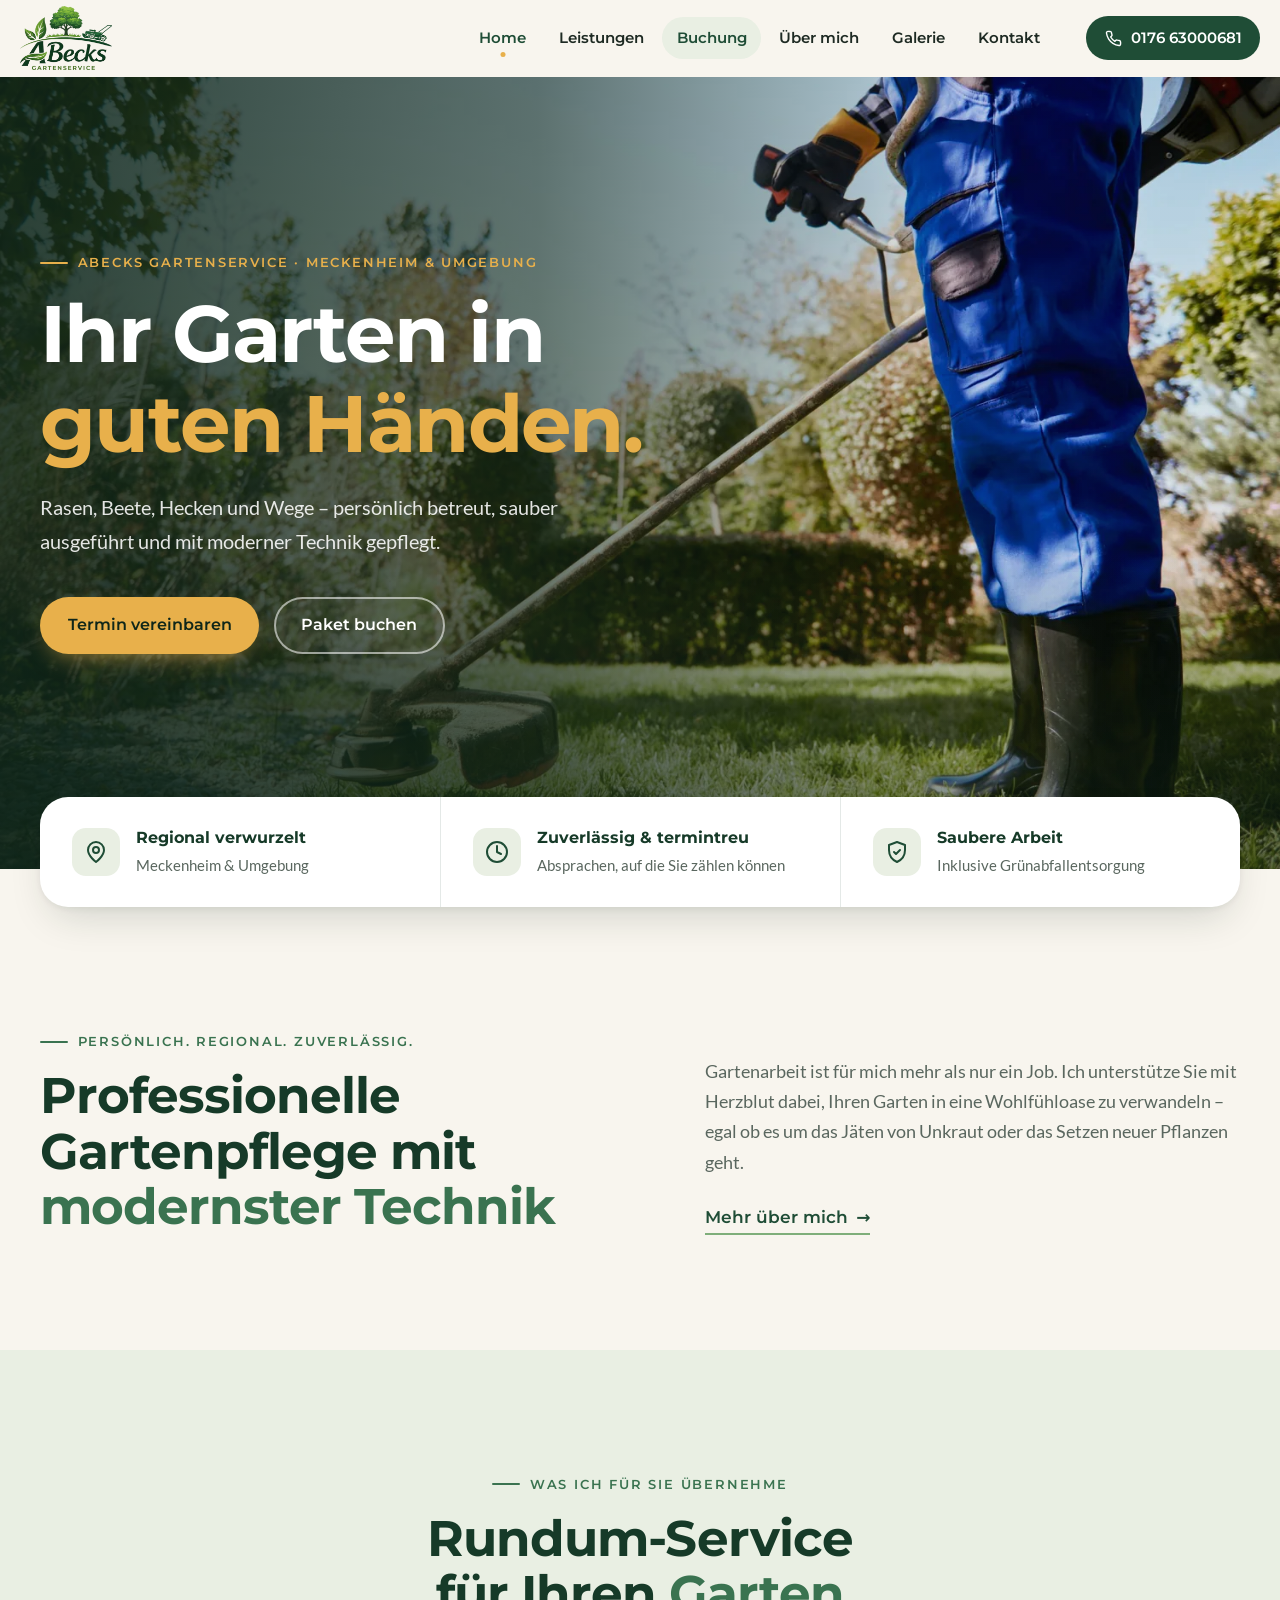
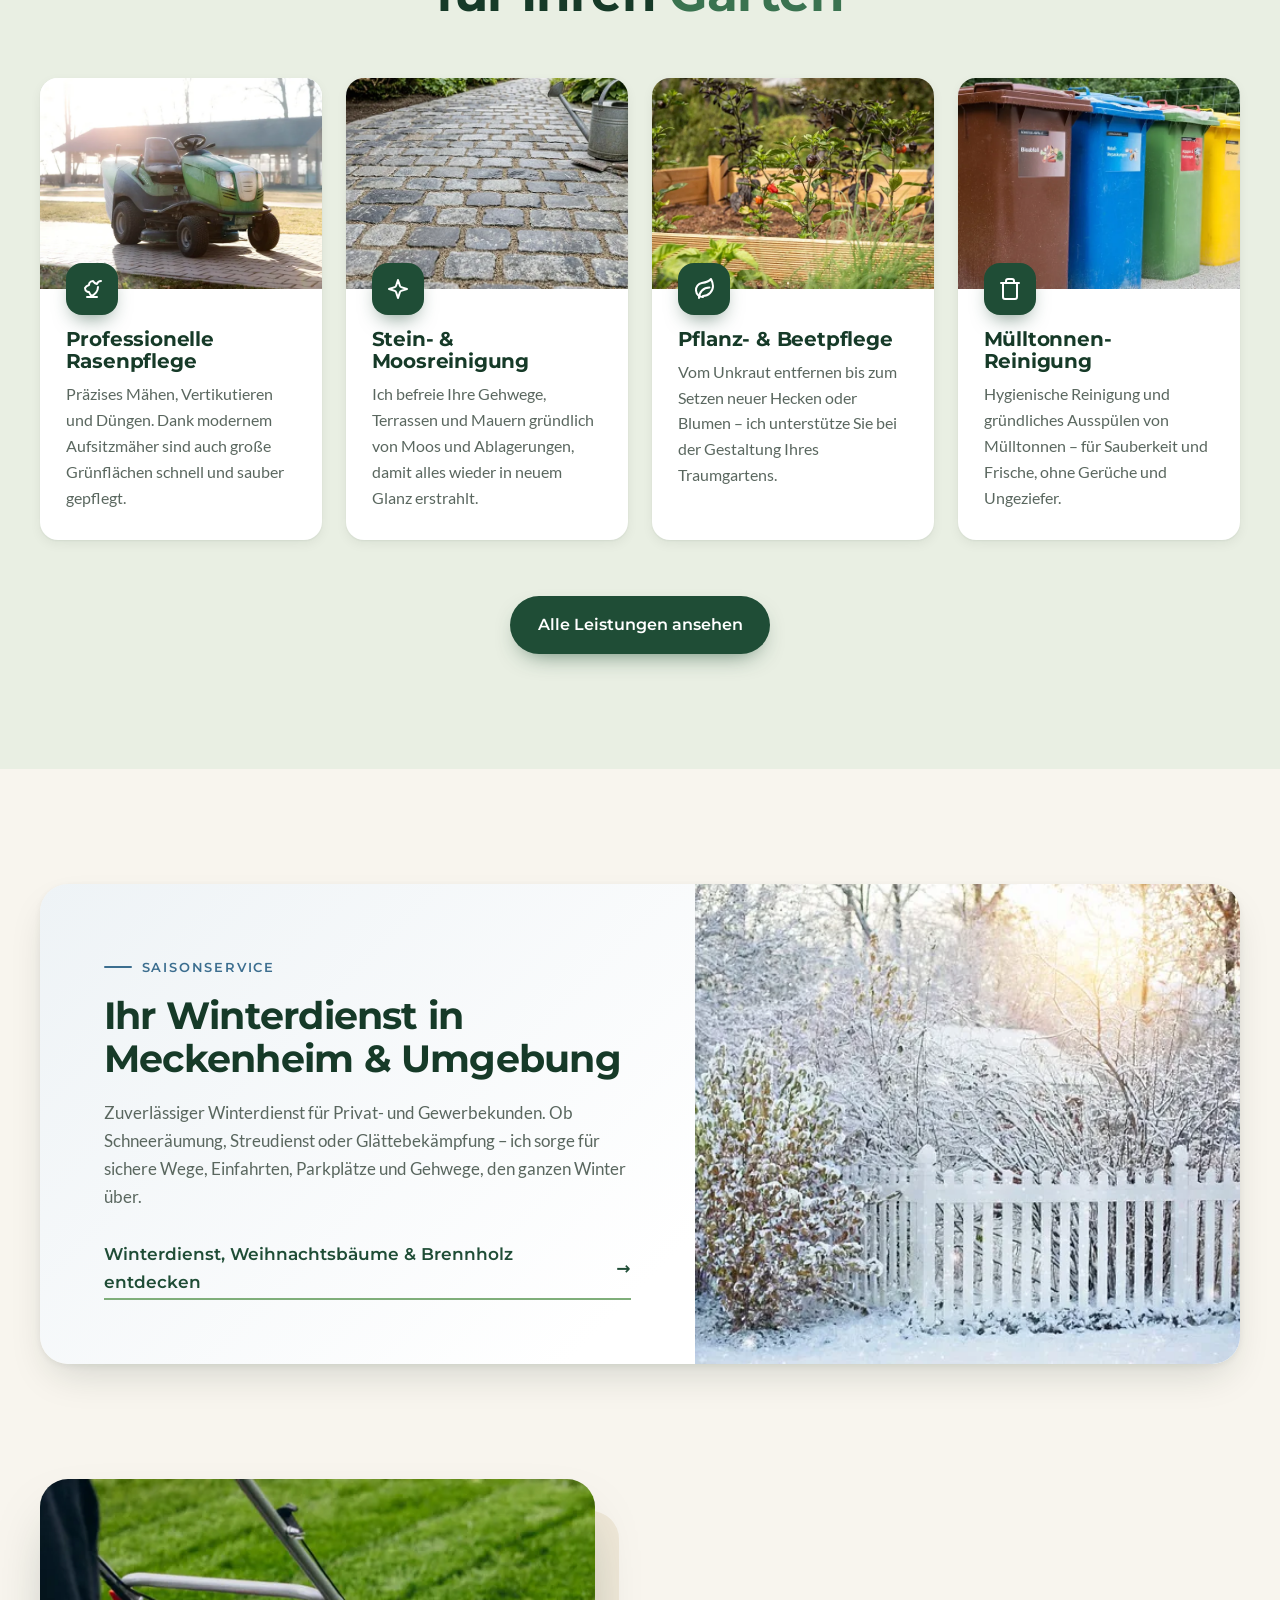
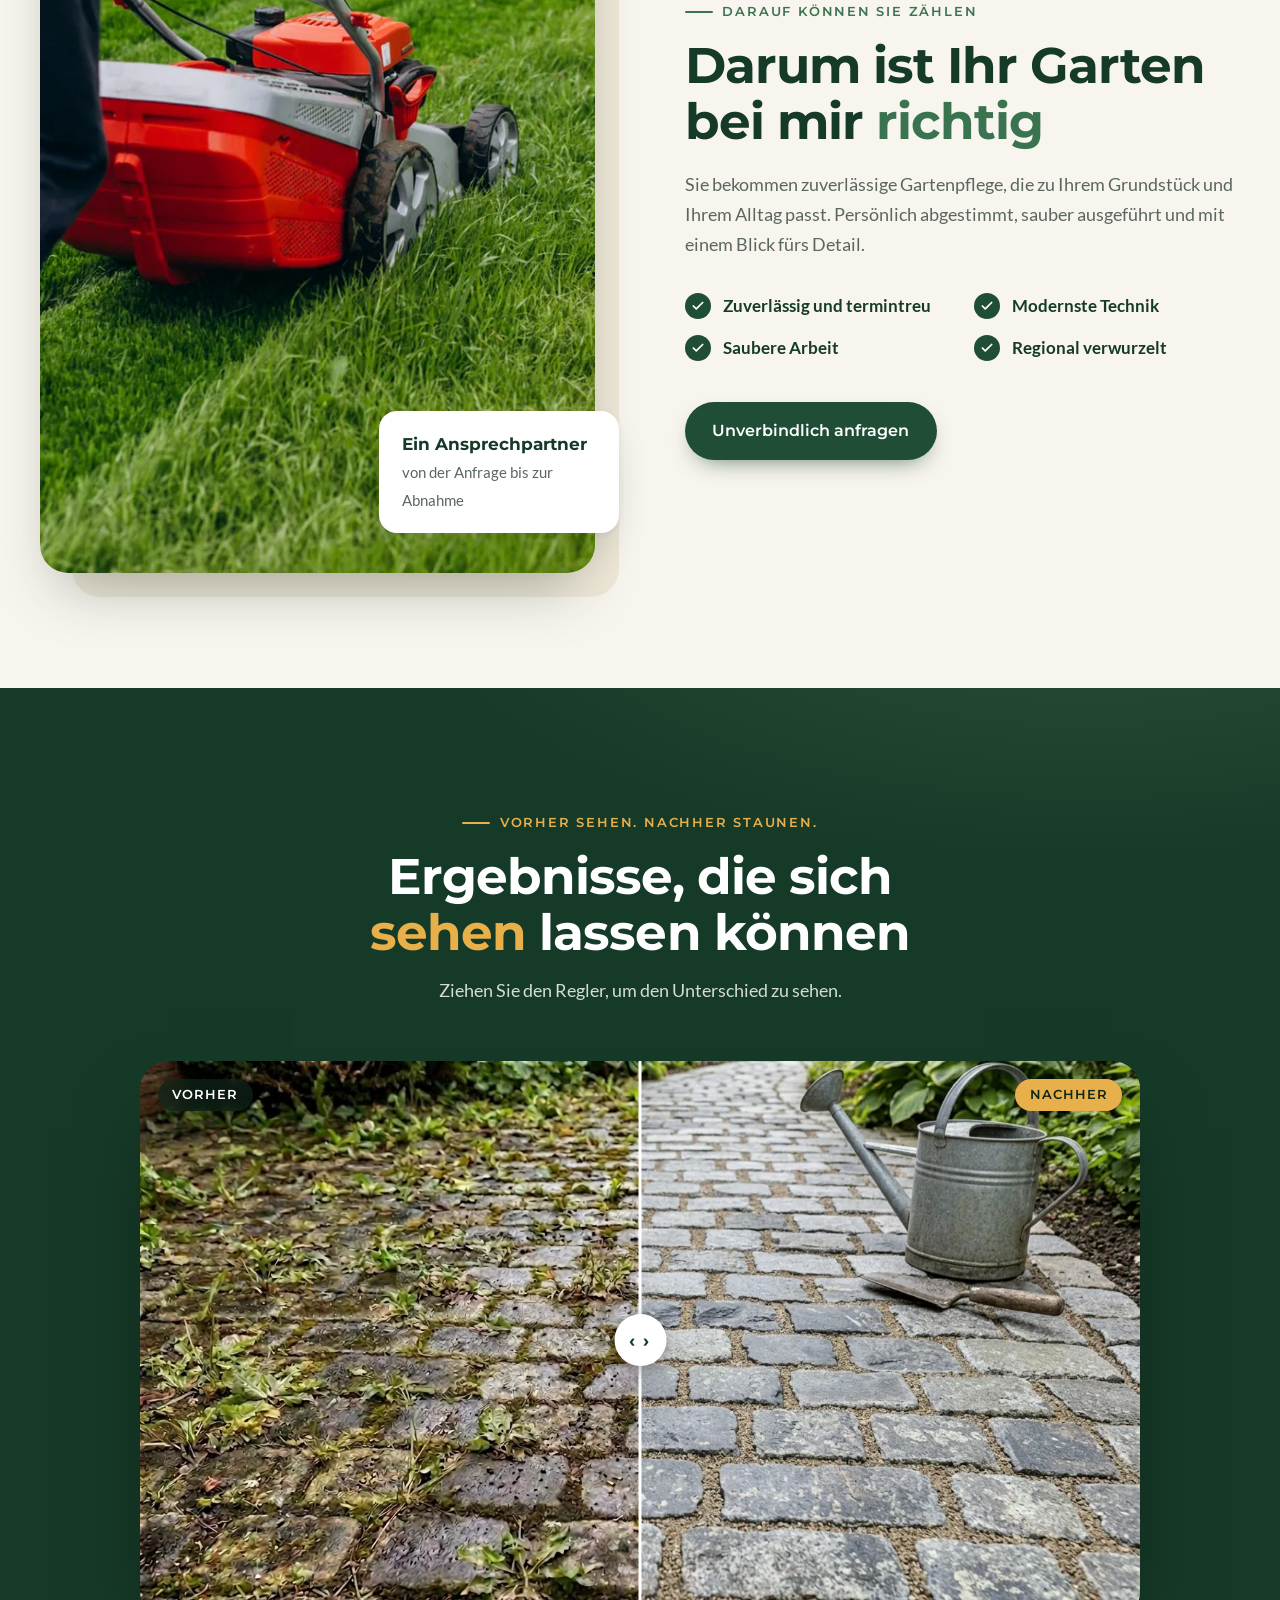
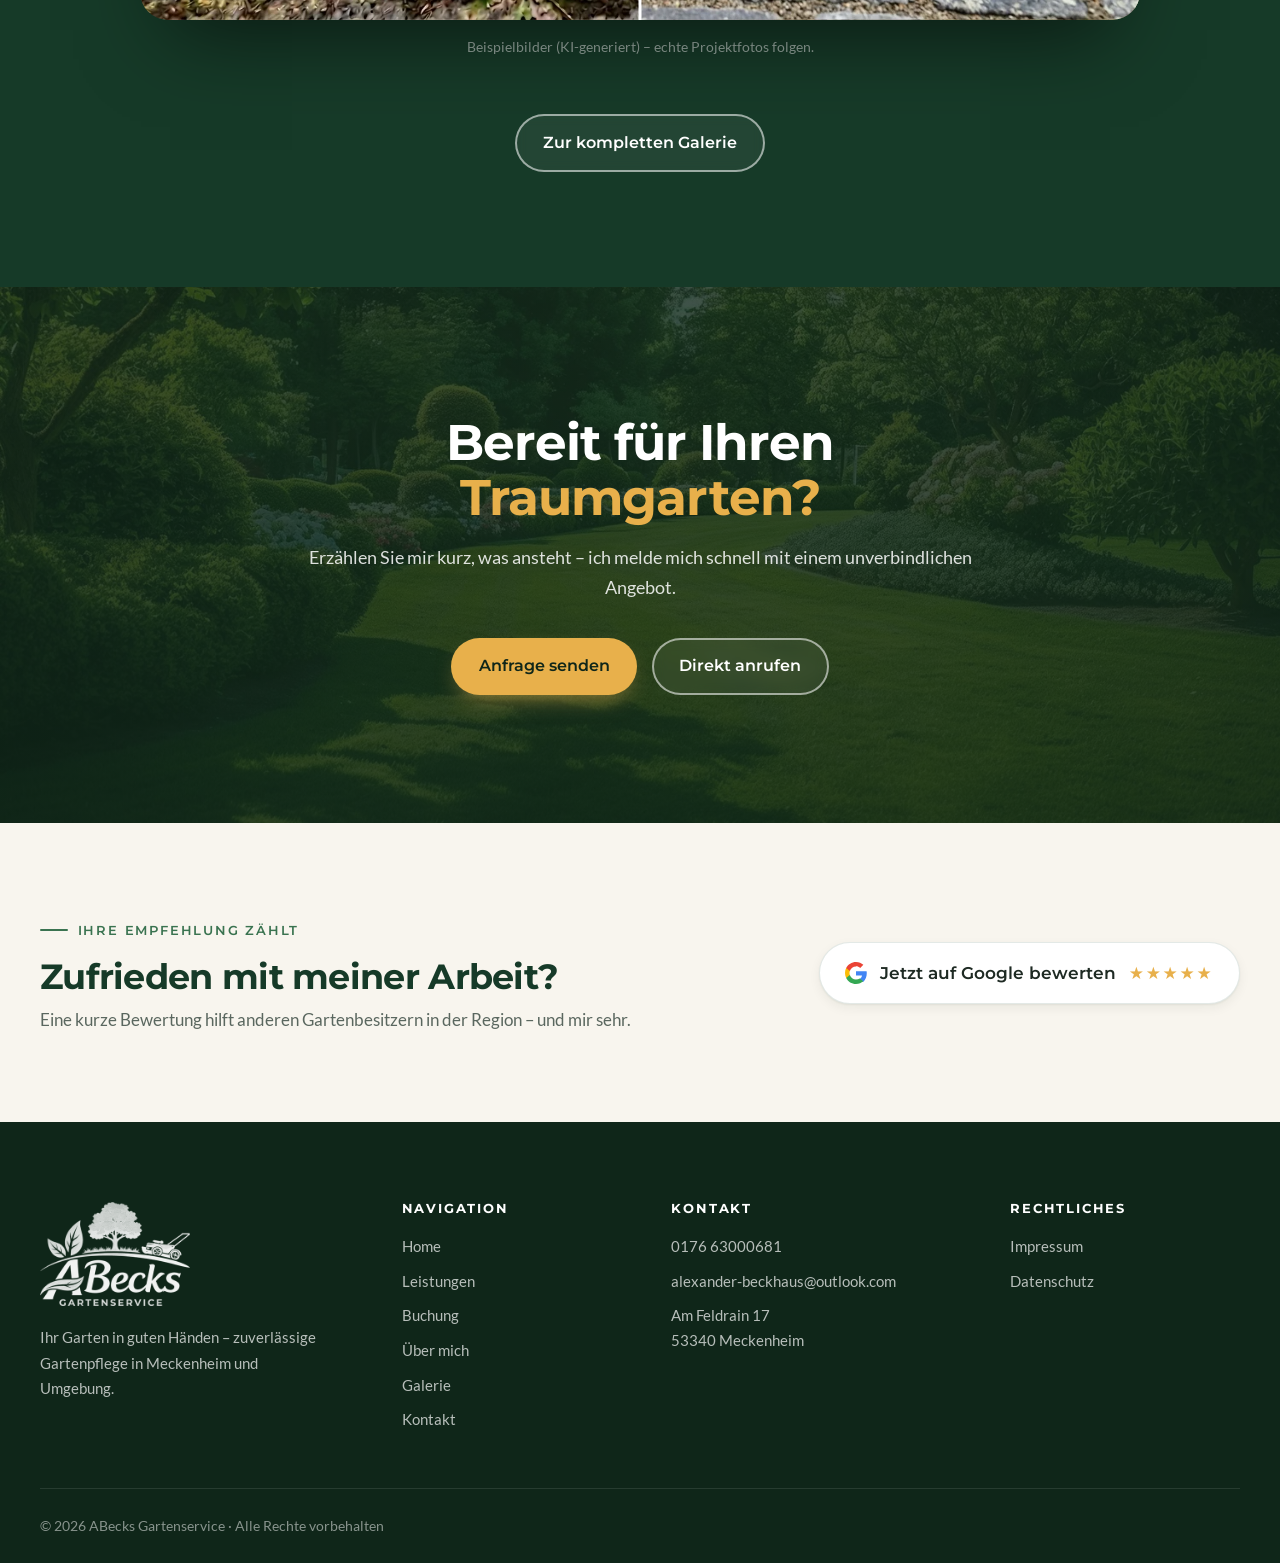
==== commit 2daced5e: "Rename company to "ABecks Gartenservice" Update the company name in all pages (titles, meta tags, st" ====
--- a/index.html
+++ b/index.html
@@ -4,25 +4,25 @@
     <meta charset="UTF-8">
     <meta name="viewport" content="width=device-width, initial-scale=1.0">
     <meta name="description" content="Zuverlässige Gartenpflege &amp; Gartengestaltung: Professionelle Rasen-, Beet- und Pflanzpflege sowie Stein- &amp; Moosreinigung. Ich unterstütze Sie bei Ihrem Traumgarten!">
-    <title>ABecks Gartenarbeit | Home</title>
+    <title>ABecks Gartenservice | Home</title>
         <link rel="canonical" href="https://abecks-gartenhilfe.netlify.app/">
         <meta name="theme-color" content="#1f4d36">
         <meta property="og:type" content="website">
         <meta property="og:locale" content="de_DE">
-        <meta property="og:site_name" content="ABecks Gartenarbeit">
-        <meta property="og:title" content="ABecks Gartenarbeit | Gartenpflege in Meckenheim">
+        <meta property="og:site_name" content="ABecks Gartenservice">
+        <meta property="og:title" content="ABecks Gartenservice | Gartenpflege in Meckenheim">
         <meta property="og:description" content="Zuverlässige Gartenpflege, Rasenpflege, Beetpflege und Steinreinigung in Meckenheim und Umgebung.">
         <meta property="og:url" content="https://abecks-gartenhilfe.netlify.app/">
         <meta property="og:image" content="https://abecks-gartenhilfe.netlify.app/Bilder/hero-index.jpg">
         <meta name="twitter:card" content="summary_large_image">
-        <meta name="twitter:title" content="ABecks Gartenarbeit | Gartenpflege in Meckenheim">
+        <meta name="twitter:title" content="ABecks Gartenservice | Gartenpflege in Meckenheim">
         <meta name="twitter:description" content="Zuverlässige Gartenpflege in Meckenheim und Umgebung.">
         <meta name="twitter:image" content="https://abecks-gartenhilfe.netlify.app/Bilder/hero-index.jpg">
         <script type="application/ld+json">
         {
             "@context": "https://schema.org",
             "@type": "GardeningBusiness",
-            "name": "ABecks Gartenarbeit",
+            "name": "ABecks Gartenservice",
             "url": "https://abecks-gartenhilfe.netlify.app/",
             "image": "https://abecks-gartenhilfe.netlify.app/Bilder/hero-index.jpg",
             "description": "Gartenpflege, Rasenpflege, Beetpflege und Steinreinigung in Meckenheim und Umgebung.",
@@ -49,8 +49,8 @@
 
     <header class="site-header">
         <div class="site-header__inner">
-            <a href="index.html" class="brand" aria-label="ABecks Gartenarbeit – Startseite">
-                <img src="Bilder/logo.webp" alt="ABecks Gartenarbeit" width="360" height="250">
+            <a href="index.html" class="brand" aria-label="ABecks Gartenservice – Startseite">
+                <img src="Bilder/logo.webp" alt="ABecks Gartenservice" width="360" height="250">
             </a>
 
             <nav id="main-navigation" class="site-nav" aria-label="Hauptnavigation">
@@ -82,7 +82,7 @@
         <section class="hero">
             <img class="hero__bg" src="Bilder/web/hero.webp" alt="" width="1500" height="1008" fetchpriority="high">
             <div class="container hero__content">
-                <p class="eyebrow eyebrow--light">ABecks Gartenarbeit · Meckenheim &amp; Umgebung</p>
+                <p class="eyebrow eyebrow--light">ABecks Gartenservice · Meckenheim &amp; Umgebung</p>
                 <h1>Ihr Garten in <em>guten Händen.</em></h1>
                 <p class="hero__lead">Rasen, Beete, Hecken und Wege – persönlich betreut, sauber ausgeführt und mit moderner Technik gepflegt.</p>
                 <div class="btn-group">
@@ -275,7 +275,7 @@
     <footer class="site-footer">
         <div class="container site-footer__grid">
             <div class="site-footer__brand">
-                <img src="Bilder/logo-hell.webp" alt="ABecks Gartenarbeit" width="360" height="250" loading="lazy">
+                <img src="Bilder/logo-hell.webp" alt="ABecks Gartenservice" width="360" height="250" loading="lazy">
                 <p>Ihr Garten in guten Händen – zuverlässige Gartenpflege in Meckenheim und Umgebung.</p>
             </div>
 
@@ -310,7 +310,7 @@
         </div>
 
         <div class="container site-footer__bottom">
-            <p>© 2026 ABecks Gartenarbeit · Alle Rechte vorbehalten</p>
+            <p>© 2026 ABecks Gartenservice · Alle Rechte vorbehalten</p>
         </div>
     </footer>
 
--- a/styles.css
+++ b/styles.css
@@ -1,5 +1,5 @@
 /* ==========================================
-   ABecks Gartenarbeit – Design-System
+   ABecks Gartenservice – Design-System
    Lokale Schriften (DSGVO-konform)
    ========================================== */
 
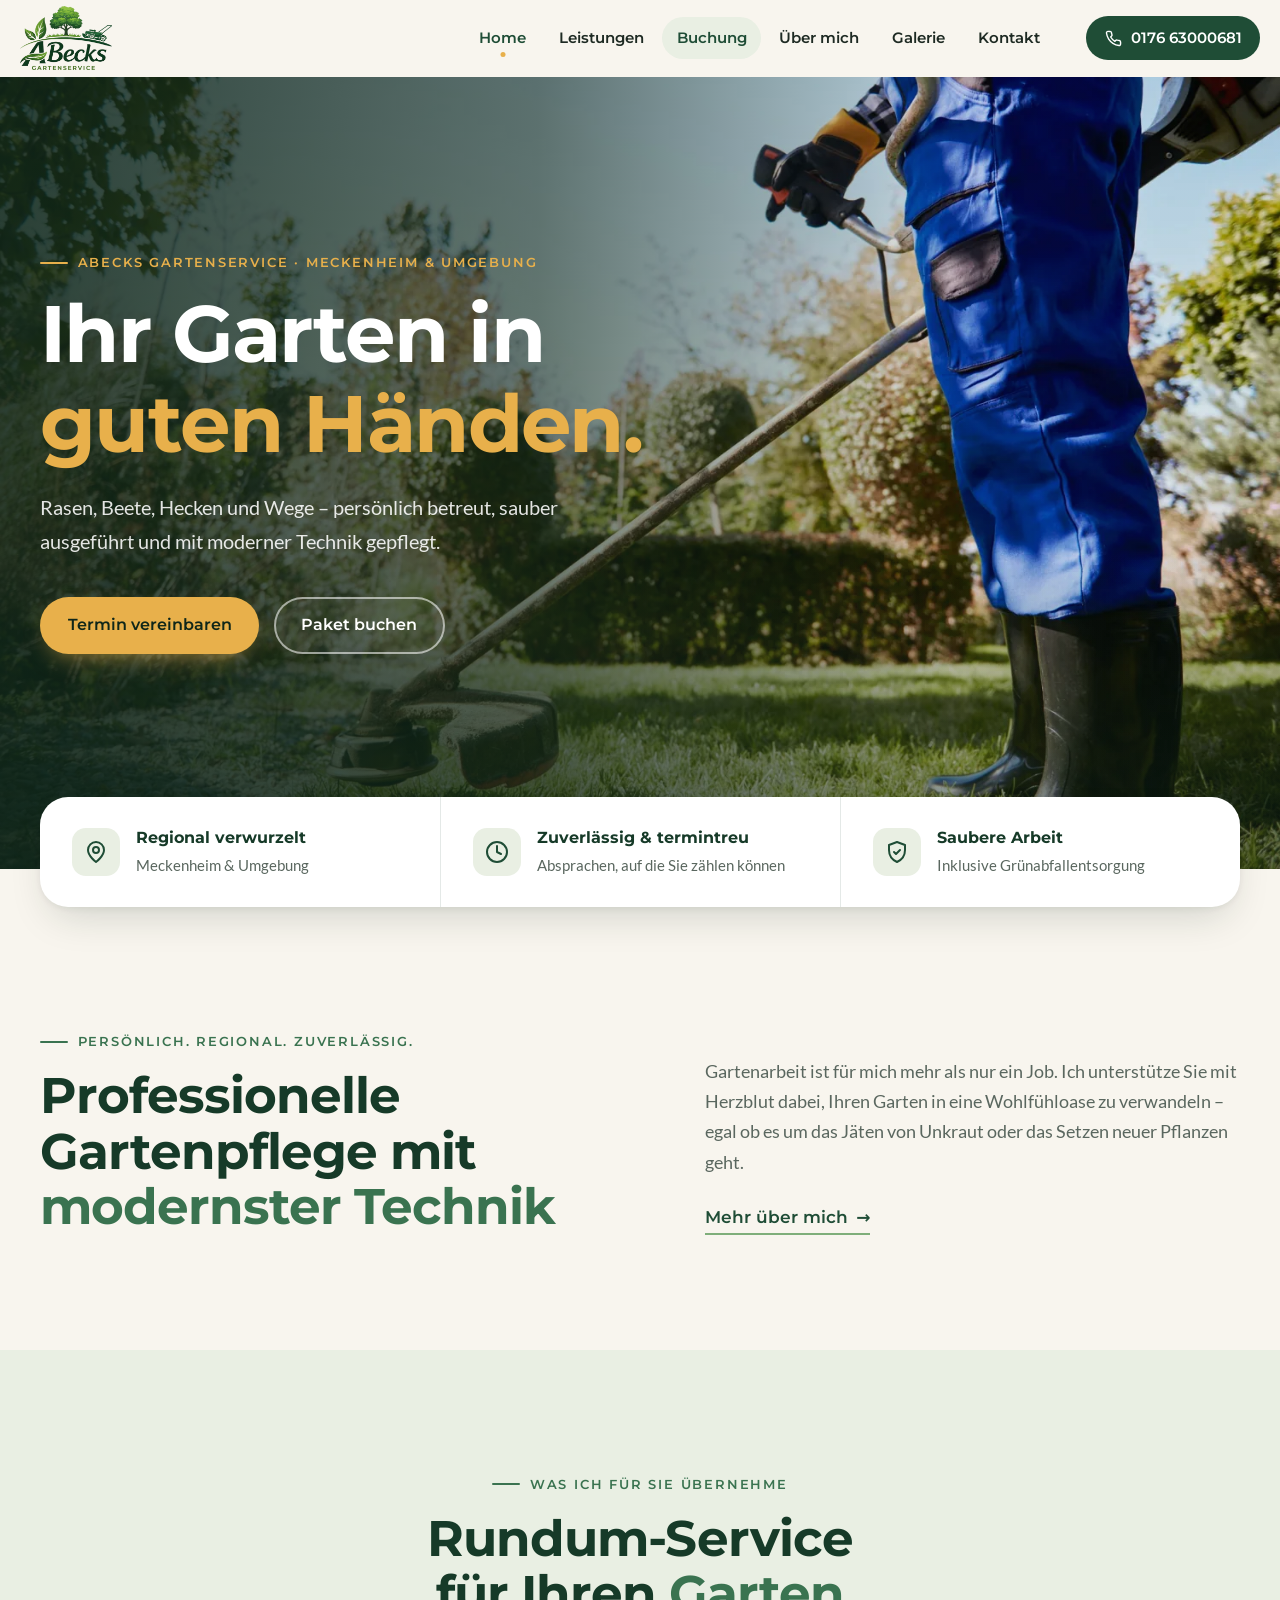
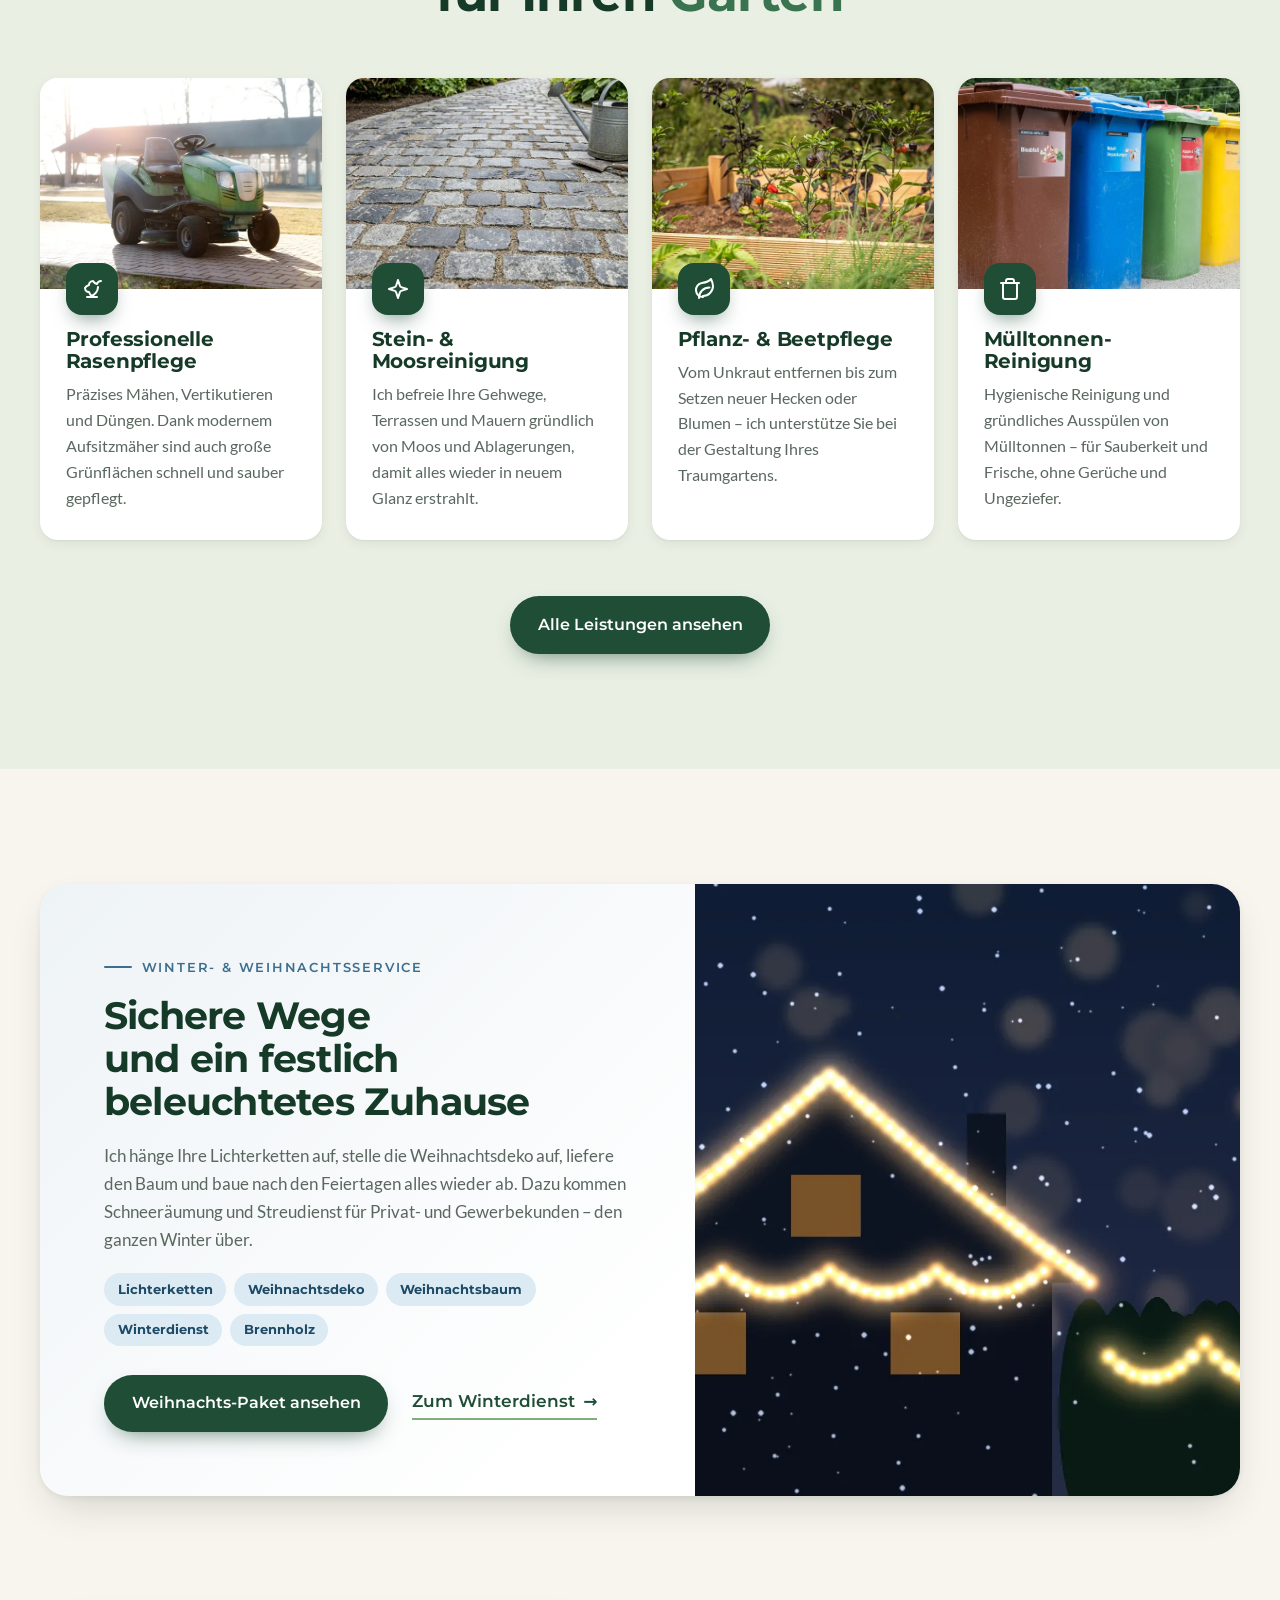
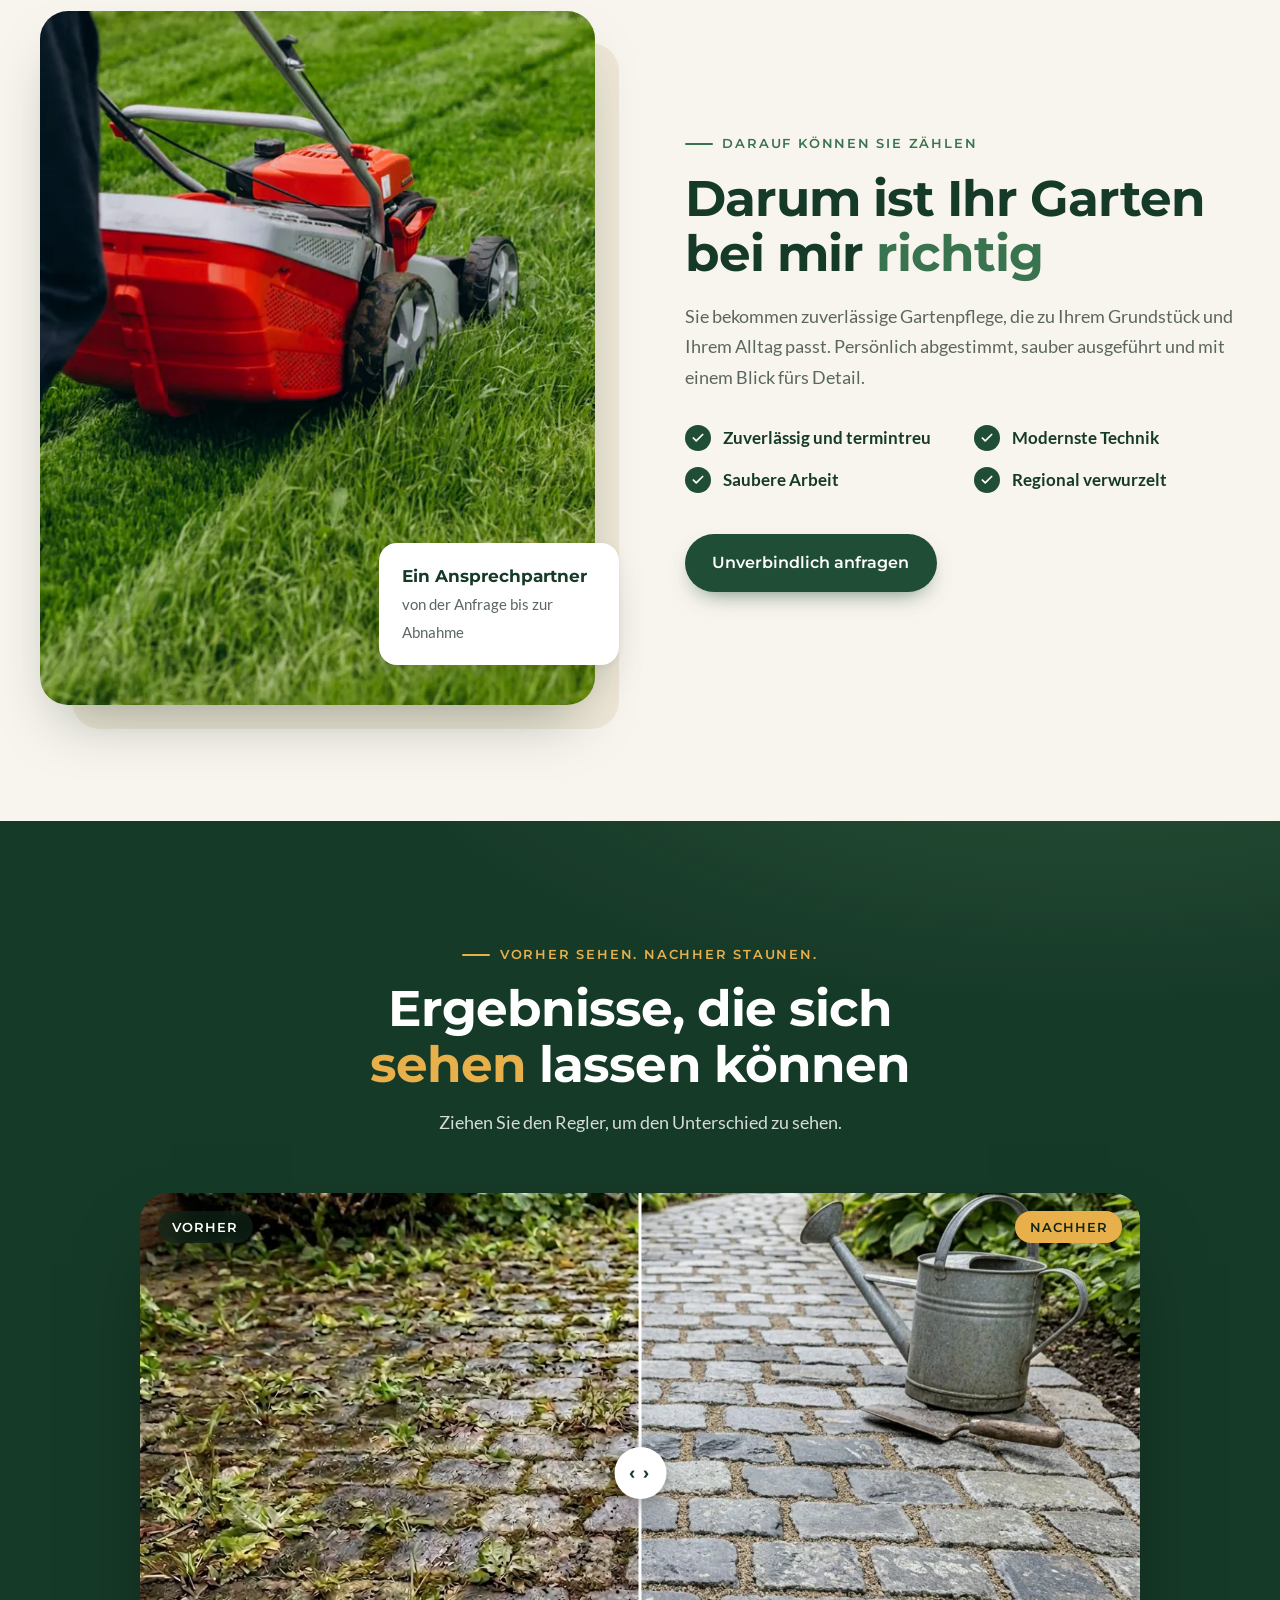
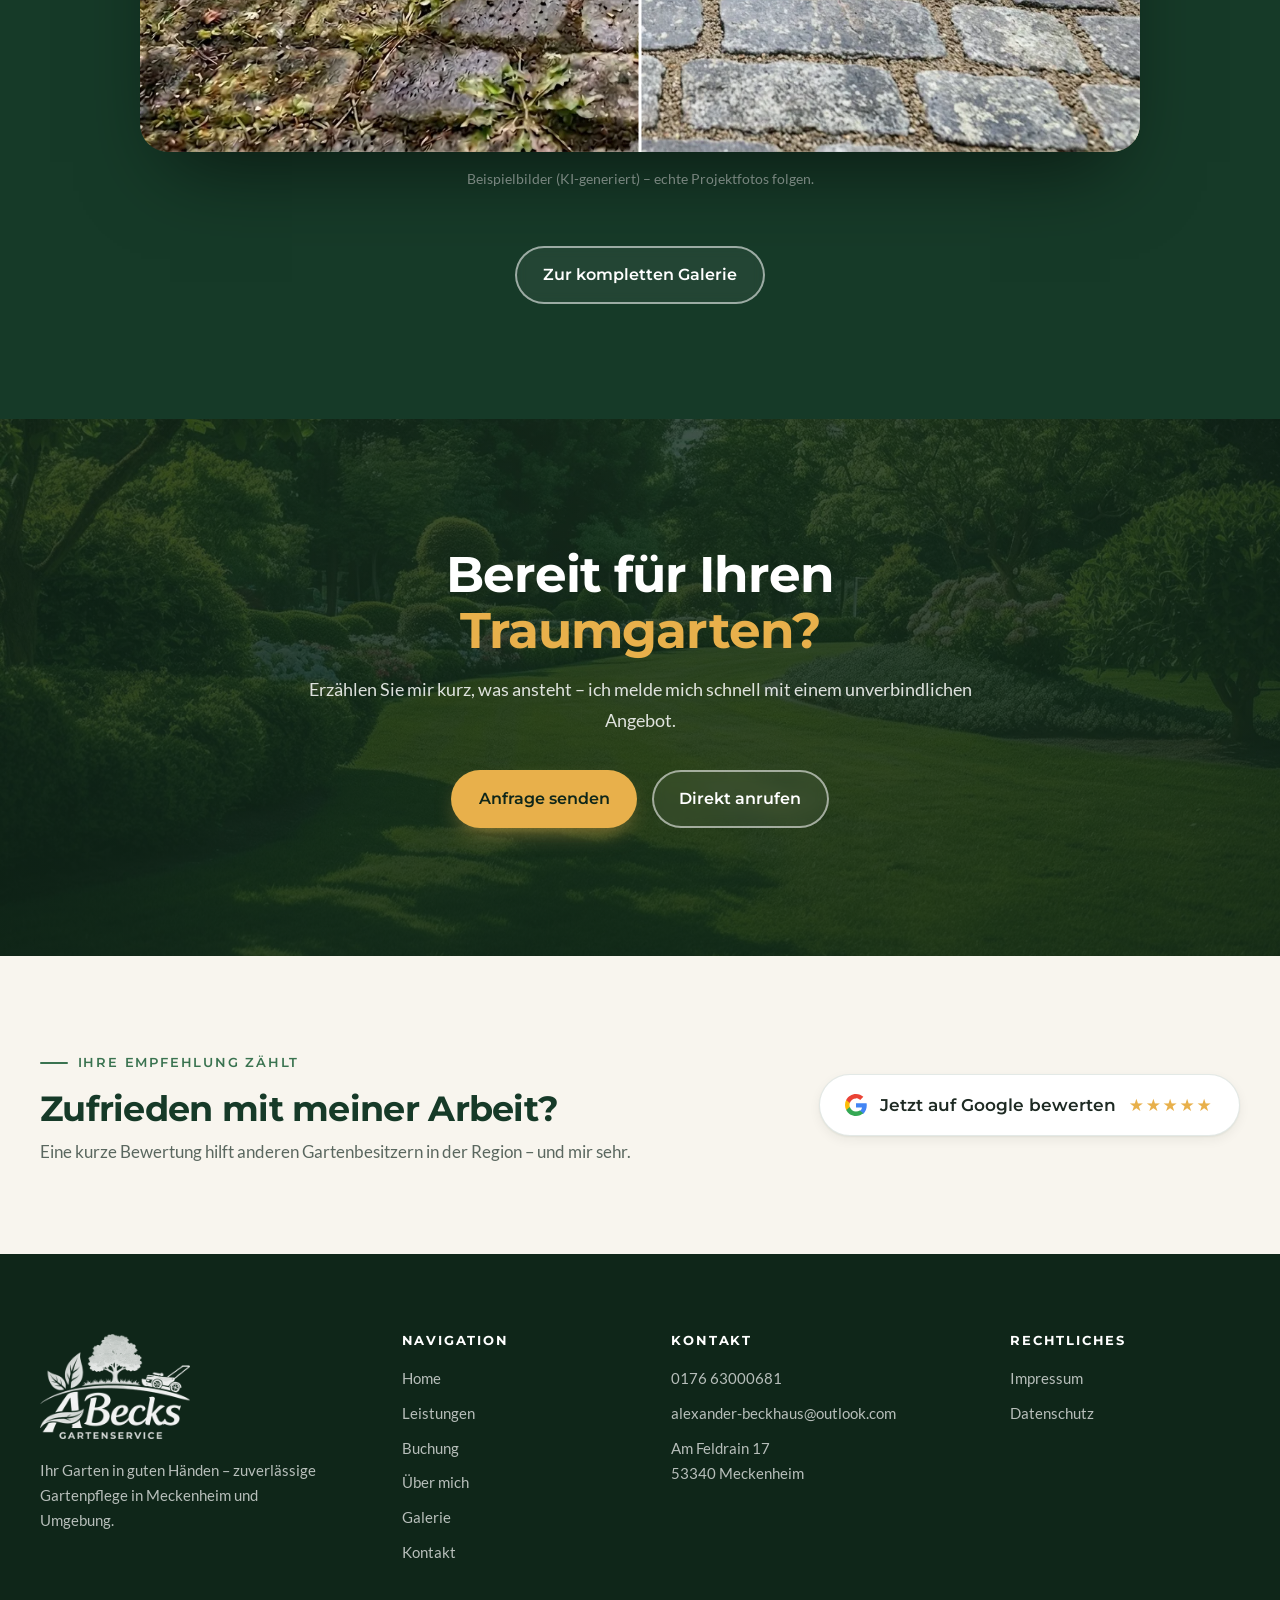
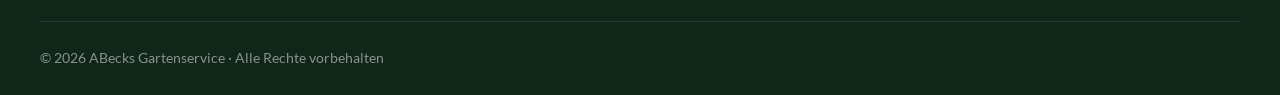
==== commit 645abc04: "Add Christmas lights & decoration service with bookable Weihnachts-Paket - New service section 'Lich" ====
--- a/index.html
+++ b/index.html
@@ -3,7 +3,7 @@
 <head>
     <meta charset="UTF-8">
     <meta name="viewport" content="width=device-width, initial-scale=1.0">
-    <meta name="description" content="Zuverlässige Gartenpflege &amp; Gartengestaltung: Professionelle Rasen-, Beet- und Pflanzpflege sowie Stein- &amp; Moosreinigung. Ich unterstütze Sie bei Ihrem Traumgarten!">
+    <meta name="description" content="Zuverlässige Gartenpflege &amp; Gartengestaltung: Professionelle Rasen-, Beet- und Pflanzpflege, Stein- &amp; Moosreinigung, Winterdienst und Lichterketten-Montage in Meckenheim &amp; Umgebung.">
     <title>ABecks Gartenservice | Home</title>
         <link rel="canonical" href="https://abecks-gartenhilfe.netlify.app/">
         <meta name="theme-color" content="#1f4d36">
@@ -25,7 +25,7 @@
             "name": "ABecks Gartenservice",
             "url": "https://abecks-gartenhilfe.netlify.app/",
             "image": "https://abecks-gartenhilfe.netlify.app/Bilder/hero-index.jpg",
-            "description": "Gartenpflege, Rasenpflege, Beetpflege und Steinreinigung in Meckenheim und Umgebung.",
+            "description": "Gartenpflege, Rasenpflege, Beetpflege, Steinreinigung, Winterdienst sowie Lichterketten- und Weihnachtsdeko-Montage in Meckenheim und Umgebung.",
             "telephone": "+4917663000681",
             "email": "alexander-beckhaus@outlook.com",
             "address": {
@@ -43,6 +43,8 @@
     <link rel="preload" href="Bilder/web/hero.webp" as="image">
     <link rel="stylesheet" href="styles.css">
     <link rel="shortcut icon" href="Bilder/logo.ico" type="image/x-icon">
+    <link rel="icon" href="Bilder/favicon-32.png" type="image/png" sizes="32x32">
+    <link rel="apple-touch-icon" href="Bilder/apple-touch-icon.png">
 </head>
 <body>
     <a class="skip-link" href="#inhalt">Zum Inhalt springen</a>
@@ -177,13 +179,23 @@
             <div class="container">
                 <div class="winter__card" data-reveal>
                     <div class="winter__text">
-                        <p class="eyebrow">Saisonservice</p>
-                        <h2>Ihr Winterdienst in Meckenheim &amp; Umgebung</h2>
-                        <p>Zuverlässiger Winterdienst für Privat- und Gewerbekunden. Ob Schneeräumung, Streudienst oder Glättebekämpfung – ich sorge für sichere Wege, Einfahrten, Parkplätze und Gehwege, den ganzen Winter über.</p>
-                        <a href="leistungen.html#saisonale-leistungen" class="link-arrow">Winterdienst, Weihnachtsbäume &amp; Brennholz entdecken</a>
+                        <p class="eyebrow">Winter- &amp; Weihnachtsservice</p>
+                        <h2>Sichere Wege und ein festlich beleuchtetes Zuhause</h2>
+                        <p>Ich hänge Ihre Lichterketten auf, stelle die Weihnachtsdeko auf, liefere den Baum und baue nach den Feiertagen alles wieder ab. Dazu kommen Schneeräumung und Streudienst für Privat- und Gewerbekunden – den ganzen Winter über.</p>
+                        <ul class="winter__tags">
+                            <li>Lichterketten</li>
+                            <li>Weihnachtsdeko</li>
+                            <li>Weihnachtsbaum</li>
+                            <li>Winterdienst</li>
+                            <li>Brennholz</li>
+                        </ul>
+                        <div class="btn-group">
+                            <a href="leistungen.html#saisonale-leistungen" class="btn btn--dark">Weihnachts-Paket ansehen</a>
+                            <a href="leistungen.html#winterdienst" class="link-arrow">Zum Winterdienst</a>
+                        </div>
                     </div>
                     <div class="winter__media">
-                        <img src="Bilder/web/winter.webp" alt="Verschneiter Garten mit weißem Zaun" width="640" height="427" loading="lazy">
+                        <img src="Bilder/web/lichterketten.webp" alt="Haus mit warmweißen Lichterketten an Dachkante und Hecke" width="1200" height="800" loading="lazy">
                     </div>
                 </div>
             </div>
--- a/styles.css
+++ b/styles.css
@@ -916,6 +916,24 @@
     margin-bottom: 1.8rem;
     color: var(--muted);
 }
+.winter__tags {
+    display: flex;
+    flex-wrap: wrap;
+    gap: .5rem;
+    margin: -.6rem 0 1.8rem;
+    padding: 0;
+    list-style: none;
+}
+.winter__tags li {
+    padding: .35rem .85rem;
+    border-radius: 999px;
+    background: #dceaf3;
+    color: #1d4a66;
+    font-family: var(--font-head);
+    font-size: .8rem;
+    font-weight: 700;
+}
+.winter__text .btn-group { align-items: center; gap: 1.5rem; }
 .winter__media img {
     width: 100%;
     height: 100%;
@@ -1215,6 +1233,23 @@
 .package--winter { border-color: #b9d3e3; }
 .package--winter .package__badge { background: #dceaf3; color: #1d4a66; }
 .package--winter .eyebrow { color: #3c6e8f; }
+
+/* Weihnachts-Paket: dunkel und warm, hebt sich vom blauen Winterdienst ab */
+.package + .package { margin-top: 2rem; }
+.package--reverse { grid-template-columns: 1.05fr 1fr; }
+.package--reverse .package__media { order: 2; }
+.package--festive {
+    border-color: #c2873a;
+    background: radial-gradient(120% 140% at 0% 0%, #3a2420 0%, #1c1418 55%, #141016 100%);
+    color: #efe6d6;
+}
+.package--festive .package__badge { background: #b3363d; color: var(--white); }
+.package--festive .eyebrow { color: var(--accent); }
+.package--festive .package__body h3 { color: var(--white); }
+.package--festive .package__body > p:not(.eyebrow) { color: rgba(239, 230, 214, .78); }
+.package--festive .check-list li { color: #f6eedf; }
+.package--festive .check-list li::before { background-color: #b3363d; }
+.package--festive.is-selected { box-shadow: 0 0 0 2px var(--accent), var(--shadow); }
 
 .booking__subtitle {
     margin: 5rem 0 .5rem;
@@ -2197,6 +2232,7 @@
     .feature-row__media img { aspect-ratio: 4 / 3; }
 
     .package__media img { min-height: 0; aspect-ratio: 16 / 10; }
+    .package--reverse .package__media { order: 0; }
 
     .steps { gap: 1.25rem; max-width: 420px; }
 
